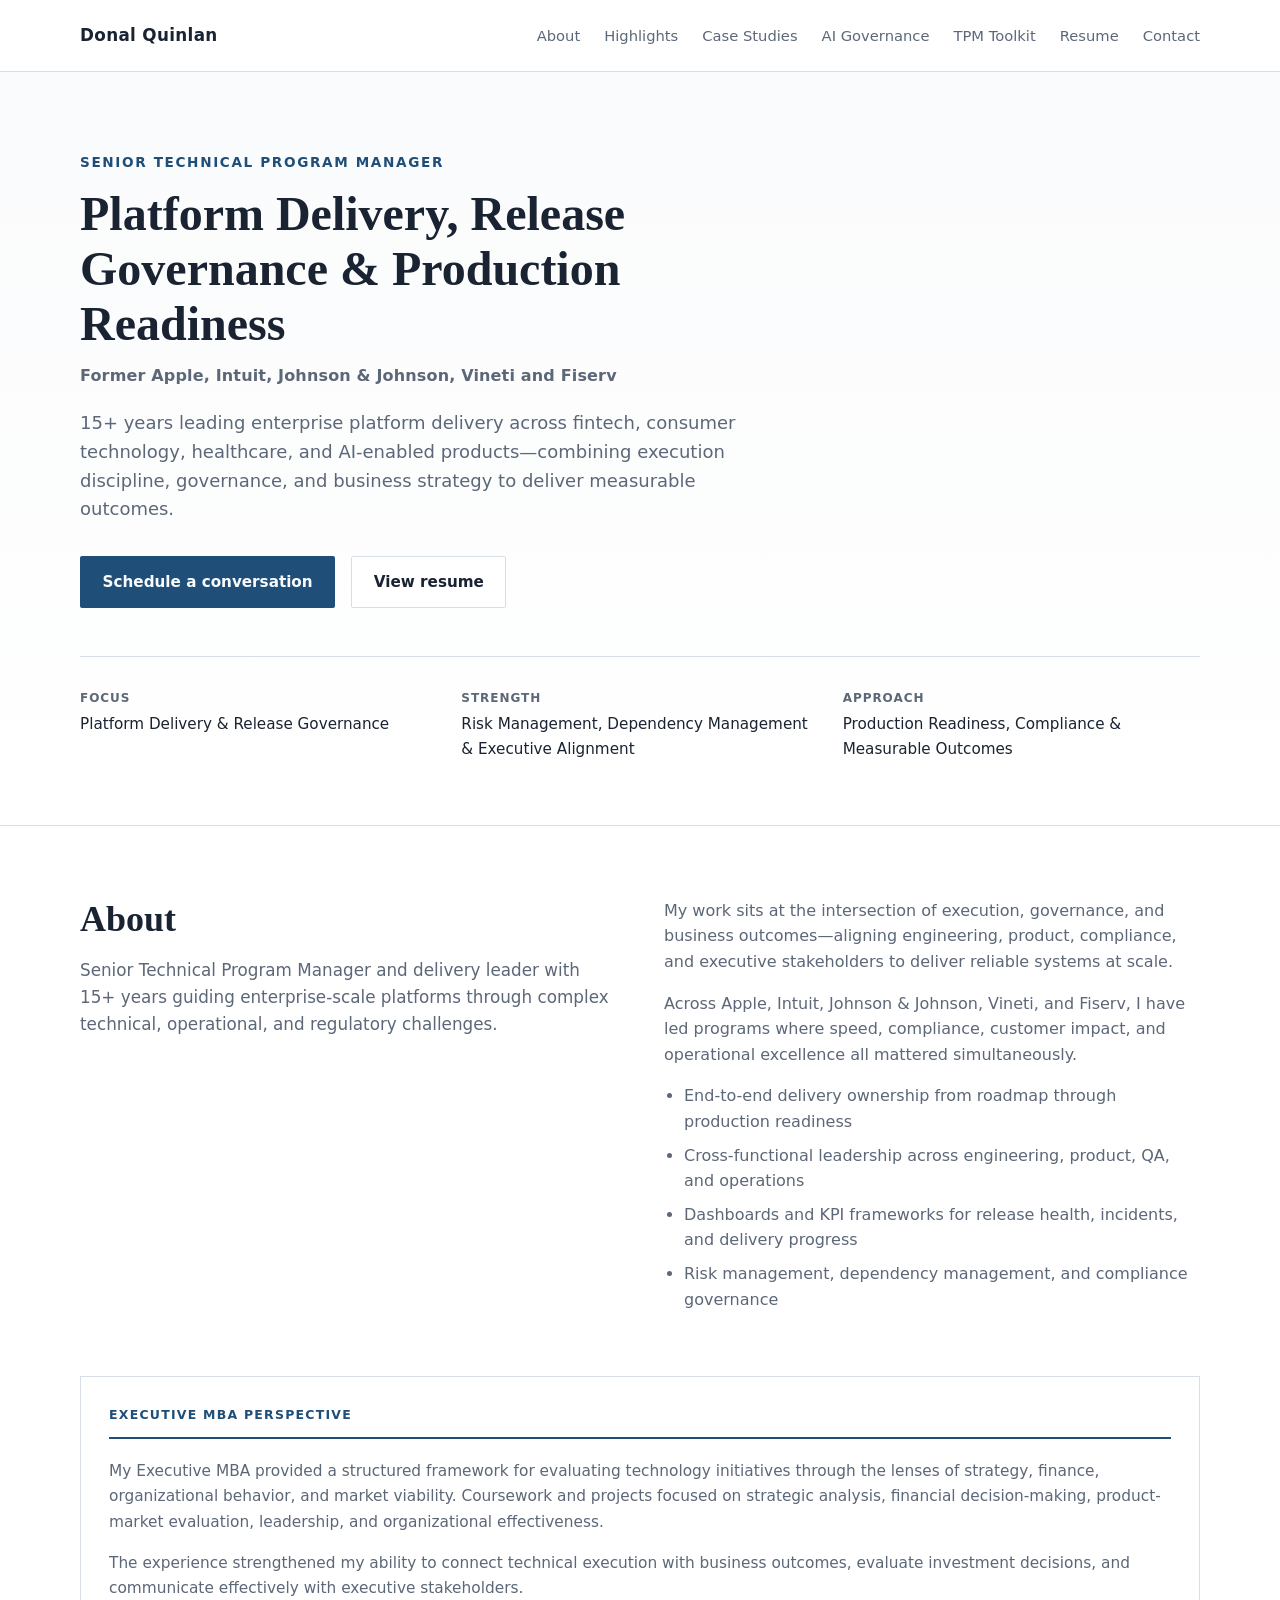
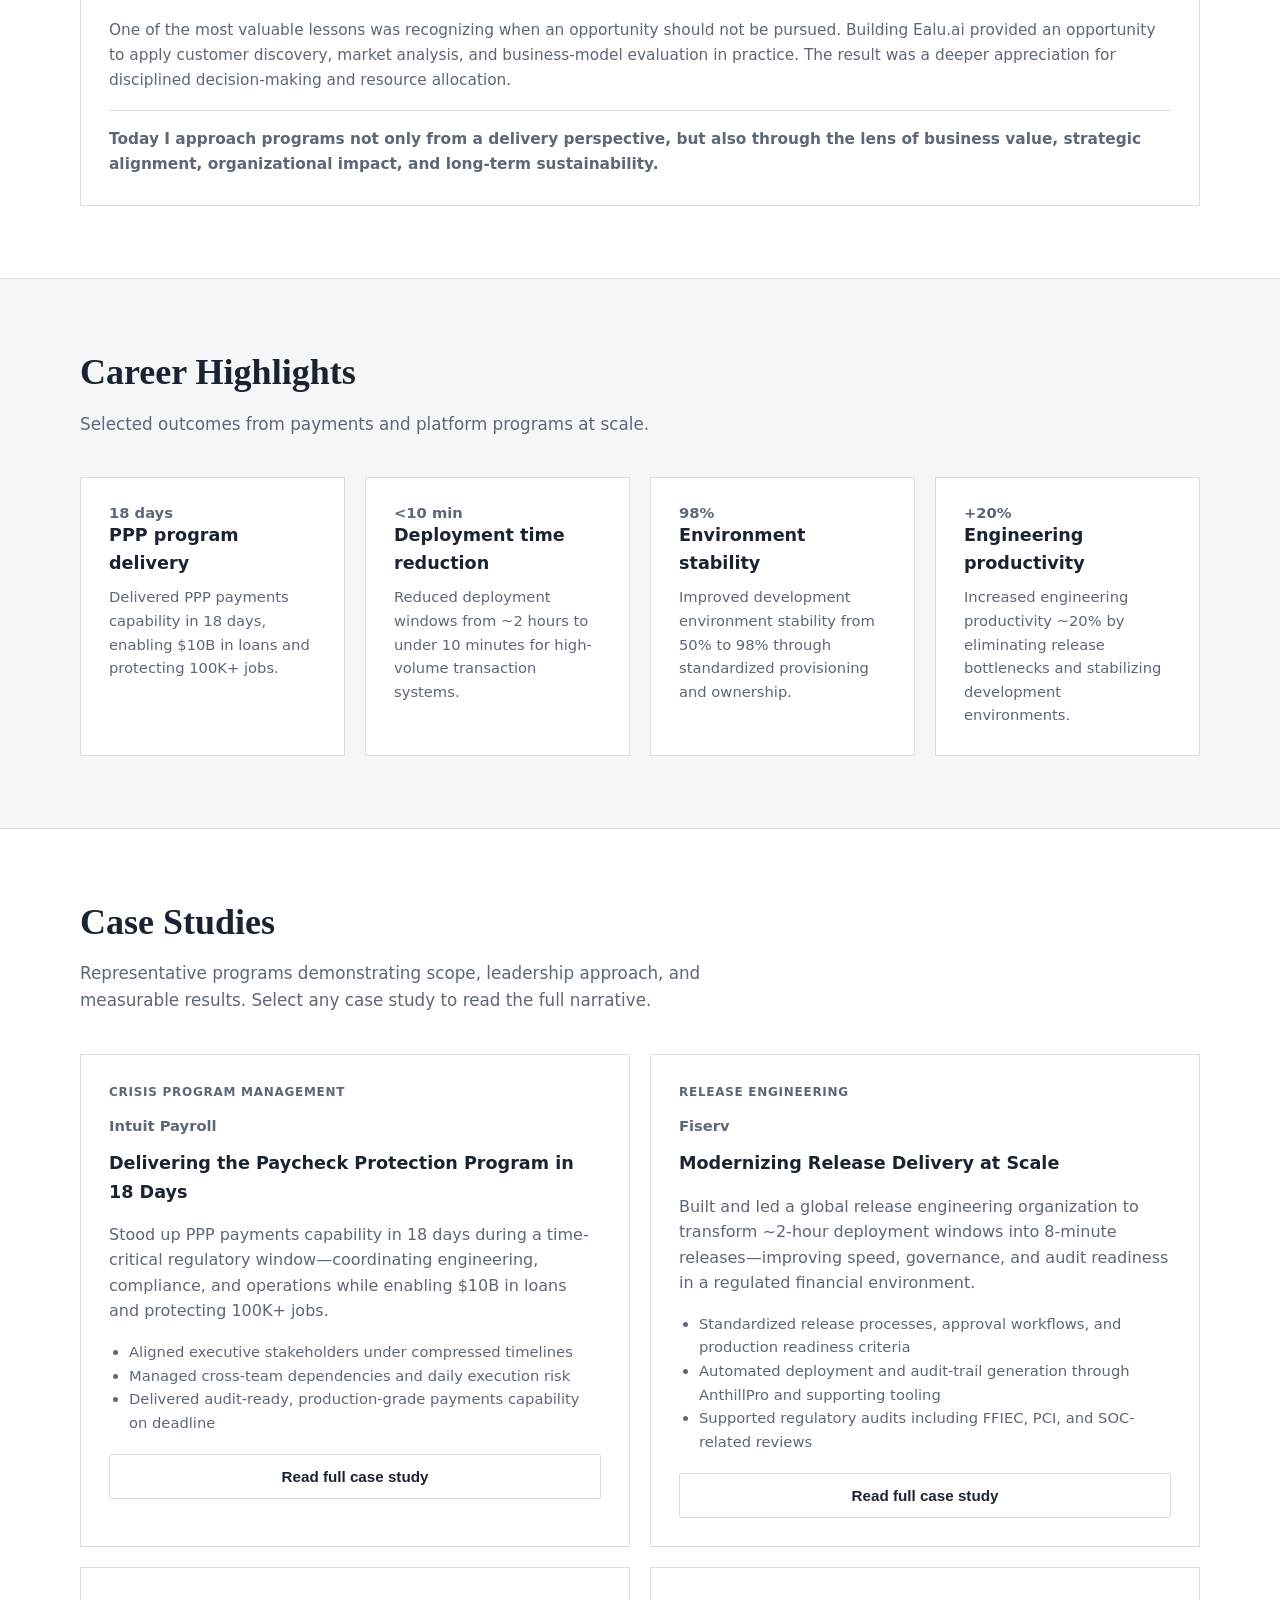
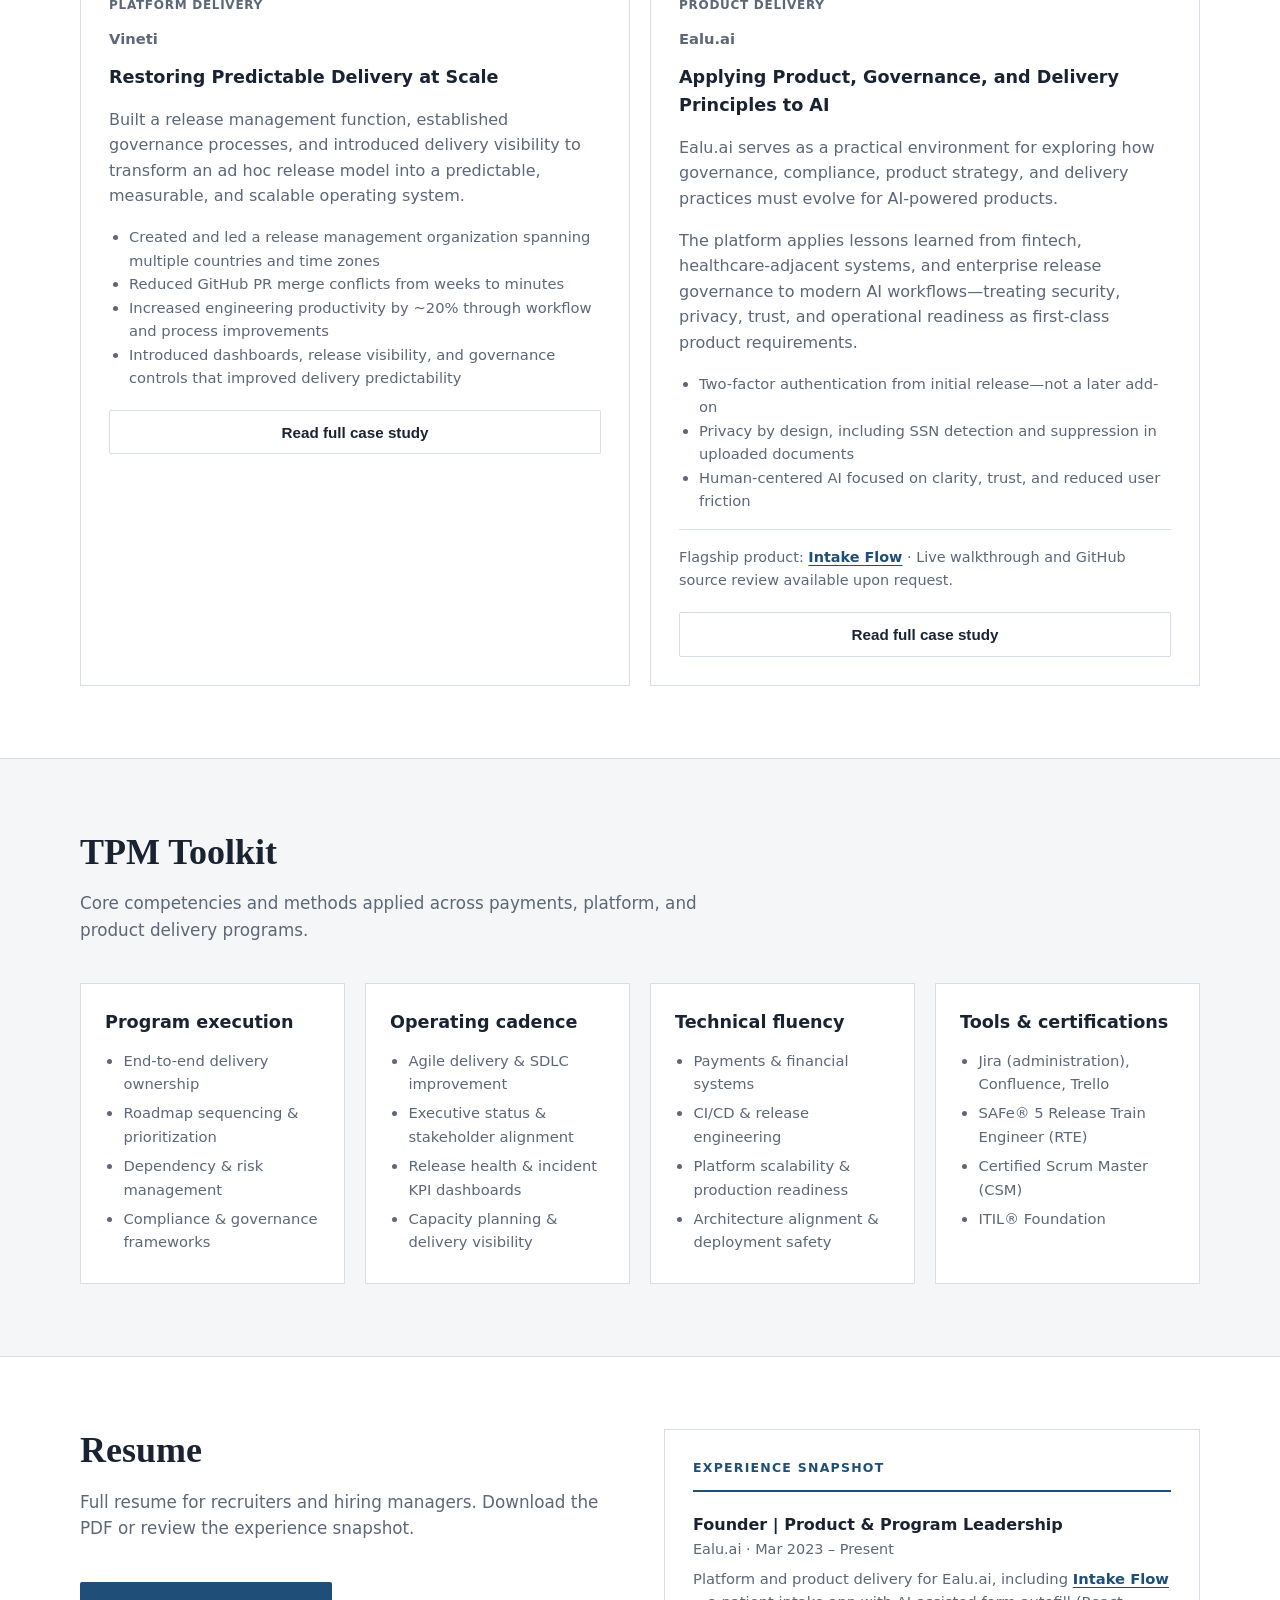
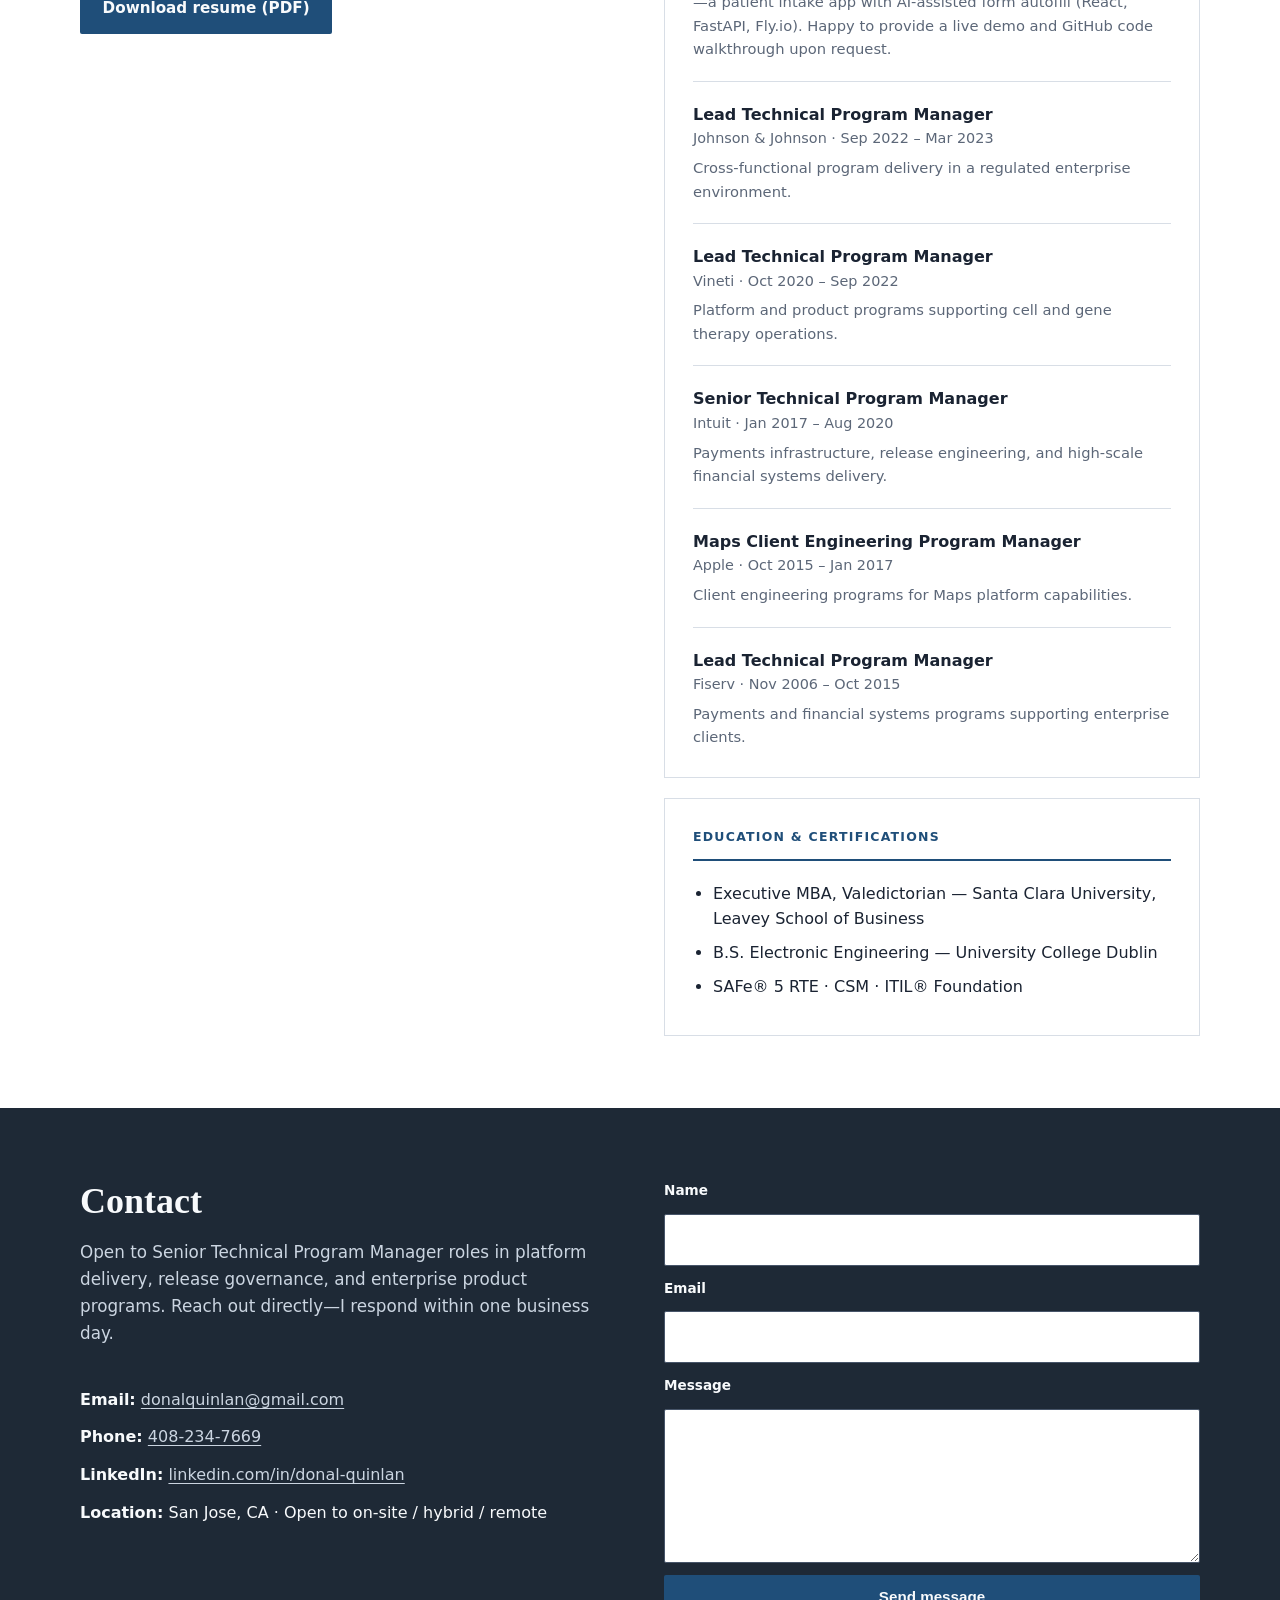
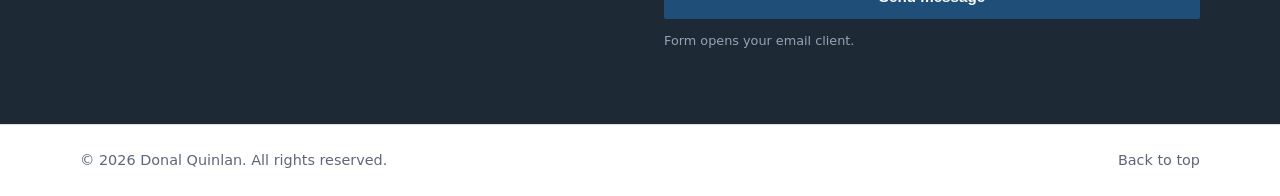
==== index.html @ fbe05349 "Refine portfolio copy for About, hero, and case studies. Update hero and About messaging, Ealu.ai an" ====
<!DOCTYPE html>
<html lang="en">
<head>
  <meta charset="UTF-8">
  <meta name="viewport" content="width=device-width, initial-scale=1.0">
  <meta name="description" content="Donal Quinlan — Senior Technical Program Manager specializing in platform delivery, release governance, production readiness, and enterprise-scale execution.">
  <title>Donal Quinlan | Senior Technical Program Manager</title>
  <link rel="stylesheet" href="styles.css">
</head>
<body>
  <a class="skip-link" href="#main">Skip to content</a>

  <header class="site-header">
    <div class="container header-inner">
      <a class="logo" href="#hero">Donal Quinlan</a>
      <button class="nav-toggle" type="button" aria-expanded="false" aria-controls="site-nav" aria-label="Open menu">
        <span></span>
        <span></span>
        <span></span>
      </button>
      <nav id="site-nav" class="site-nav" aria-label="Primary">
        <ul>
          <li><a href="#about">About</a></li>
          <li><a href="#highlights">Highlights</a></li>
          <li><a href="#case-studies">Case Studies</a></li>
          <li><a href="ai-governance.html">AI Governance</a></li>
          <li><a href="#toolkit">TPM Toolkit</a></li>
          <li><a href="#resume">Resume</a></li>
          <li><a href="#contact">Contact</a></li>
        </ul>
      </nav>
    </div>
  </header>

  <main id="main">
    <section id="hero" class="hero">
      <div class="container hero-inner">
        <p class="eyebrow">Senior Technical Program Manager</p>
        <h1>Platform Delivery, Release Governance &amp; Production Readiness</h1>
        <p class="hero-credentials">Former Apple, Intuit, Johnson &amp; Johnson, Vineti and Fiserv</p>
        <p class="lead">
          15+ years leading enterprise platform delivery across fintech, consumer technology, healthcare, and
          AI-enabled products—combining execution discipline, governance, and business strategy to deliver measurable
          outcomes.
        </p>
        <div class="hero-actions">
          <a class="btn btn-primary" href="#contact">Schedule a conversation</a>
          <a class="btn btn-secondary" href="#resume">View resume</a>
        </div>
        <dl class="hero-stats">
          <div>
            <dt>Focus</dt>
            <dd>Platform Delivery &amp; Release Governance</dd>
          </div>
          <div>
            <dt>Strength</dt>
            <dd>Risk Management, Dependency Management &amp; Executive Alignment</dd>
          </div>
          <div>
            <dt>Approach</dt>
            <dd>Production Readiness, Compliance &amp; Measurable Outcomes</dd>
          </div>
        </dl>
      </div>
    </section>

    <section id="about" class="section">
      <div class="container two-col">
        <div>
          <h2>About</h2>
          <p class="section-intro">
            Senior Technical Program Manager and delivery leader with 15+ years guiding enterprise-scale platforms
            through complex technical, operational, and regulatory challenges.
          </p>
        </div>
        <div class="about-details">
          <p>
            My work sits at the intersection of execution, governance, and business outcomes—aligning engineering,
            product, compliance, and executive stakeholders to deliver reliable systems at scale.
          </p>
          <p>
            Across Apple, Intuit, Johnson &amp; Johnson, Vineti, and Fiserv, I have led programs where speed,
            compliance, customer impact, and operational excellence all mattered simultaneously.
          </p>
          <ul class="check-list">
            <li>End-to-end delivery ownership from roadmap through production readiness</li>
            <li>Cross-functional leadership across engineering, product, QA, and operations</li>
            <li>Dashboards and KPI frameworks for release health, incidents, and delivery progress</li>
            <li>Risk management, dependency management, and compliance governance</li>
          </ul>
        </div>
        <aside class="mba-perspective">
          <h3 class="resume-section-title">Executive MBA Perspective</h3>
          <p>
            My Executive MBA provided a structured framework for evaluating technology initiatives through the lenses
            of strategy, finance, organizational behavior, and market viability. Coursework and projects focused on
            strategic analysis, financial decision-making, product-market evaluation, leadership, and organizational
            effectiveness.
          </p>
          <p>
            The experience strengthened my ability to connect technical execution with business outcomes, evaluate
            investment decisions, and communicate effectively with executive stakeholders.
          </p>
          <p>
            One of the most valuable lessons was recognizing when an opportunity should not be pursued. Building
            Ealu.ai provided an opportunity to apply customer discovery, market analysis, and business-model
            evaluation in practice. The result was a deeper appreciation for disciplined decision-making and resource
            allocation.
          </p>
          <p class="mba-perspective-closing">
            Today I approach programs not only from a delivery perspective, but also through the lens of business
            value, strategic alignment, organizational impact, and long-term sustainability.
          </p>
        </aside>
      </div>
    </section>

    <section id="highlights" class="section section-muted">
      <div class="container">
        <h2>Career Highlights</h2>
        <p class="section-intro">
          Selected outcomes from payments and platform programs at scale.
        </p>
        <div class="metrics-grid">
          <article class="metric-card">
            <p class="metric-value">18 days</p>
            <h3>PPP program delivery</h3>
            <p>Delivered PPP payments capability in 18 days, enabling $10B in loans and protecting 100K+ jobs.</p>
          </article>
          <article class="metric-card">
            <p class="metric-value">&lt;10 min</p>
            <h3>Deployment time reduction</h3>
            <p>Reduced deployment windows from ~2 hours to under 10 minutes for high-volume transaction systems.</p>
          </article>
          <article class="metric-card">
            <p class="metric-value">98%</p>
            <h3>Environment stability</h3>
            <p>Improved development environment stability from 50% to 98% through standardized provisioning and ownership.</p>
          </article>
          <article class="metric-card">
            <p class="metric-value">+20%</p>
            <h3>Engineering productivity</h3>
            <p>Increased engineering productivity ~20% by eliminating release bottlenecks and stabilizing development environments.</p>
          </article>
        </div>
      </div>
    </section>

    <section id="case-studies" class="section">
      <div class="container">
        <h2>Case Studies</h2>
        <p class="section-intro">
          Representative programs demonstrating scope, leadership approach, and measurable results.
          Select any case study to read the full narrative.
        </p>
        <div class="case-grid">
          <article class="case-card">
            <p class="case-tag">Crisis program management</p>
            <p class="case-company">Intuit Payroll</p>
            <h3>Delivering the Paycheck Protection Program in 18 Days</h3>
            <p>
              Stood up PPP payments capability in 18 days during a time-critical regulatory window—coordinating
              engineering, compliance, and operations while enabling $10B in loans and protecting 100K+ jobs.
            </p>
            <ul>
              <li>Aligned executive stakeholders under compressed timelines</li>
              <li>Managed cross-team dependencies and daily execution risk</li>
              <li>Delivered audit-ready, production-grade payments capability on deadline</li>
            </ul>
            <button type="button" class="btn btn-secondary case-read-more" data-case-open="ppp" aria-haspopup="dialog">
              Read full case study
            </button>
          </article>
          <article class="case-card">
            <p class="case-tag">Release engineering</p>
            <p class="case-company">Fiserv</p>
            <h3>Modernizing Release Delivery at Scale</h3>
            <p>
              Built and led a global release engineering organization to transform ~2-hour deployment windows into
              8-minute releases—improving speed, governance, and audit readiness in a regulated financial environment.
            </p>
            <ul>
              <li>Standardized release processes, approval workflows, and production readiness criteria</li>
              <li>Automated deployment and audit-trail generation through AnthillPro and supporting tooling</li>
              <li>Supported regulatory audits including FFIEC, PCI, and SOC-related reviews</li>
            </ul>
            <button type="button" class="btn btn-secondary case-read-more" data-case-open="deploy" aria-haspopup="dialog">
              Read full case study
            </button>
          </article>
          <article class="case-card">
            <p class="case-tag">Platform delivery</p>
            <p class="case-company">Vineti</p>
            <h3>Restoring Predictable Delivery at Scale</h3>
            <p>
              Built a release management function, established governance processes, and introduced delivery visibility
              to transform an ad hoc release model into a predictable, measurable, and scalable operating system.
            </p>
            <ul>
              <li>Created and led a release management organization spanning multiple countries and time zones</li>
              <li>Reduced GitHub PR merge conflicts from weeks to minutes</li>
              <li>Increased engineering productivity by ~20% through workflow and process improvements</li>
              <li>Introduced dashboards, release visibility, and governance controls that improved delivery predictability</li>
            </ul>
            <button type="button" class="btn btn-secondary case-read-more" data-case-open="stability" aria-haspopup="dialog">
              Read full case study
            </button>
          </article>
          <article class="case-card">
            <p class="case-tag">Product delivery</p>
            <p class="case-company">Ealu.ai</p>
            <h3>Applying Product, Governance, and Delivery Principles to AI</h3>
            <p>
              Ealu.ai serves as a practical environment for exploring how governance, compliance, product strategy,
              and delivery practices must evolve for AI-powered products.
            </p>
            <p>
              The platform applies lessons learned from fintech, healthcare-adjacent systems, and enterprise release
              governance to modern AI workflows—treating security, privacy, trust, and operational readiness as
              first-class product requirements.
            </p>
            <ul>
              <li>Two-factor authentication from initial release—not a later add-on</li>
              <li>Privacy by design, including SSN detection and suppression in uploaded documents</li>
              <li>Human-centered AI focused on clarity, trust, and reduced user friction</li>
            </ul>
            <p class="case-note">
              Flagship product: <a href="https://intake-flow-demo.fly.dev" target="_blank" rel="noopener noreferrer">Intake Flow</a>
              · Live walkthrough and GitHub source review available upon request.
            </p>
            <button type="button" class="btn btn-secondary case-read-more" data-case-open="intake" aria-haspopup="dialog">
              Read full case study
            </button>
          </article>
        </div>

        <div id="case-modal-ppp" class="case-modal" role="dialog" aria-modal="true" aria-labelledby="case-modal-ppp-title" hidden>
          <div class="case-modal-overlay" data-case-close tabindex="-1"></div>
          <div class="case-modal-panel">
            <div class="case-modal-header">
              <p class="case-tag">Crisis program management</p>
              <p class="case-company">Intuit Payroll</p>
              <h3 id="case-modal-ppp-title">Delivering the Paycheck Protection Program in 18 Days</h3>
              <button type="button" class="case-modal-close" data-case-close aria-label="Close case study">&times;</button>
            </div>
            <div class="case-modal-body">
              <section class="case-detail">
                <h4>Context</h4>
                <p>In 2020, the CARES Act created the Paycheck Protection Program (PPP) to provide emergency funding for small businesses during the COVID-19 pandemic.</p>
                <p>For Intuit's payroll customers, speed was critical. Businesses needed immediate access to PPP-related capabilities while regulatory guidance continued to evolve.</p>
              </section>
              <section class="case-detail">
                <h4>Challenge</h4>
                <p>The team had approximately 18 days from legislation to delivery.</p>
                <p>Requirements were changing rapidly, multiple stakeholders were involved, and the solution needed to support compliance across federal, state, and local jurisdictions.</p>
              </section>
              <section class="case-detail">
                <h4>My Role</h4>
                <p>As Senior Technical Program Manager for Intuit Payroll, I coordinated delivery efforts across engineering, product, operations, and tax teams.</p>
                <p>I managed dependencies, tracked delivery risks, coordinated stakeholder communication, and helped drive execution under an extremely compressed timeline.</p>
              </section>
              <section class="case-detail">
                <h4>Execution</h4>
                <ul>
                  <li>Coordinated cross-functional teams to align on scope and delivery priorities.</li>
                  <li>Worked with Tax Operations teams to understand jurisdiction-specific requirements.</li>
                  <li>Managed delivery risks and dependencies throughout implementation.</li>
                  <li>Supported rapid post-launch response, including six hotfix releases over a two-week period.</li>
                </ul>
              </section>
              <section class="case-detail">
                <h4>Outcome</h4>
                <ul>
                  <li>Delivered PPP capabilities within 18 days of the legislation becoming law.</li>
                  <li>Helped enable more than $10B in loans.</li>
                  <li>Supported more than 100,000 small-business jobs during a period of significant economic uncertainty.</li>
                </ul>
              </section>
              <section class="case-detail">
                <h4>Lessons Learned</h4>
                <p>High-velocity programs succeed when communication, risk management, and decision-making mechanisms are established before they are needed. Under extreme time pressure, execution discipline becomes even more important than process.</p>
              </section>
            </div>
          </div>
        </div>

        <div id="case-modal-deploy" class="case-modal" role="dialog" aria-modal="true" aria-labelledby="case-modal-deploy-title" hidden>
          <div class="case-modal-overlay" data-case-close tabindex="-1"></div>
          <div class="case-modal-panel">
            <div class="case-modal-header">
              <p class="case-tag">Release engineering</p>
              <p class="case-company">Fiserv</p>
              <h3 id="case-modal-deploy-title">Modernizing Release Delivery at Scale</h3>
              <button type="button" class="case-modal-close" data-case-close aria-label="Close case study">&times;</button>
            </div>
            <div class="case-modal-body">
              <section class="case-detail">
                <h4>Context</h4>
                <p>As online banking and payments platforms grew in scale and complexity, release processes became increasingly difficult to manage. Deployment windows required approximately two hours, release activities were heavily manual, and audit requirements continued to increase.</p>
              </section>
              <section class="case-detail">
                <h4>Challenge</h4>
                <p>The organization needed to improve deployment speed while maintaining the controls, auditability, and operational discipline required in a regulated financial environment.</p>
                <p>Reducing release duration alone was not enough. The solution needed to improve predictability, strengthen governance, and reduce operational risk across multiple teams and products.</p>
              </section>
              <section class="case-detail">
                <h4>My Role</h4>
                <p>As Director of Release Engineering, I built and led a globally distributed release engineering organization responsible for deployment automation, release governance, audit readiness, and production release execution.</p>
              </section>
              <section class="case-detail">
                <h4>Execution</h4>
                <ul>
                  <li>Built and scaled a release engineering organization spanning multiple countries and time zones.</li>
                  <li>Standardized release processes, approval workflows, and production readiness criteria.</li>
                  <li>Automated deployment and audit-trail generation through AnthillPro and supporting tooling.</li>
                  <li>Defined release sign-off criteria and chaired go/no-go decision meetings.</li>
                  <li>Supported regulatory audits including FFIEC, PCI, and SOC-related reviews.</li>
                </ul>
              </section>
              <section class="case-detail">
                <h4>Outcome</h4>
                <ul>
                  <li>Reduced deployment duration from approximately two hours to eight minutes.</li>
                  <li>Improved release predictability and operational consistency across multiple products.</li>
                  <li>Reduced manual effort while strengthening auditability and governance.</li>
                  <li>Enabled engineering teams to deliver more frequently with lower operational risk.</li>
                </ul>
              </section>
              <section class="case-detail">
                <h4>Lessons Learned</h4>
                <p>Sustainable delivery improvements come from combining automation, governance, and accountability. Faster releases only create value when teams can trust the process behind them.</p>
              </section>
            </div>
          </div>
        </div>

        <div id="case-modal-stability" class="case-modal" role="dialog" aria-modal="true" aria-labelledby="case-modal-stability-title" hidden>
          <div class="case-modal-overlay" data-case-close tabindex="-1"></div>
          <div class="case-modal-panel">
            <div class="case-modal-header">
              <p class="case-tag">Platform delivery</p>
              <p class="case-company">Vineti</p>
              <h3 id="case-modal-stability-title">Restoring Predictable Delivery at Scale</h3>
              <button type="button" class="case-modal-close" data-case-close aria-label="Close case study">&times;</button>
            </div>
            <div class="case-modal-body">
              <section class="case-detail">
                <h4>Context</h4>
                <p>When I joined Vineti, release delivery was struggling under the weight of rapid growth, increasing platform complexity, and a lack of standardized release governance.</p>
                <p>Engineering teams were spending significant time resolving GitHub pull request conflicts, release coordination was largely manual, and delivery predictability suffered as a result. Releases frequently slipped, communication was fragmented, and stakeholders lacked a clear view of release health and readiness.</p>
                <p>The challenge was not simply to move releases faster. The organization needed a repeatable operating model that balanced speed, visibility, accountability, and reliability.</p>
              </section>
              <section class="case-detail">
                <h4>Why This Mattered</h4>
                <p>Vineti's platform supported cell and gene therapy operations, making release quality and operational discipline particularly important.</p>
                <p>Missed milestones, release confusion, and delivery bottlenecks affected engineering productivity and increased organizational risk. As the company scaled, the existing delivery model would not support future growth.</p>
                <p>The goal was to transform release management from a reactive coordination function into a strategic capability that improved delivery performance across the organization.</p>
              </section>
              <section class="case-detail">
                <h4>My Role</h4>
                <p>As Director of Release Management, I was responsible for building release management as a formal organizational capability.</p>
                <p>This included defining governance processes, creating delivery visibility, establishing release standards, improving engineering workflows, and building a team capable of supporting both day-to-day execution and long-term operational maturity.</p>
              </section>
              <section class="case-detail">
                <h4>Organizational Decisions</h4>
                <h5>Building the Function</h5>
                <p>Rather than treating release management as an individual contributor responsibility distributed across teams, I advocated for creating a dedicated release management organization.</p>
                <p>I hired and led a distributed team operating across multiple countries and time zones, enabling consistent support and ownership throughout the delivery lifecycle.</p>
                <h5>Governance Before Automation</h5>
                <p>Many organizations attempt to solve delivery problems solely through tooling. I focused first on establishing ownership, decision-making frameworks, release readiness expectations, and communication standards before introducing additional automation.</p>
                <p>This ensured that automation reinforced good operational practices rather than accelerating existing problems.</p>
                <h5>Visibility as a Product</h5>
                <p>A recurring theme was that stakeholders lacked a shared understanding of release status. To address this, I treated delivery visibility as a product in its own right.</p>
                <p>Dashboards, release calendars, executive reporting, end-of-day communications, and standardized status indicators provided teams with a common operating picture and reduced uncertainty across the organization.</p>
              </section>
              <section class="case-detail">
                <h4>Execution</h4>
                <h5>Resolving Delivery Bottlenecks</h5>
                <p>GitHub pull request conflicts had become a significant source of delivery friction. By analyzing workflow patterns, introducing process improvements, and improving release coordination, the organization reduced pull request merge delays from weeks to minutes.</p>
                <p>This eliminated a major source of developer frustration and allowed engineering teams to focus on feature delivery rather than conflict resolution.</p>
                <h5>Establishing Predictable Releases</h5>
                <p>I introduced release governance processes designed to improve consistency and predictability. These included:</p>
                <ul>
                  <li>Standardized release planning and coordination</li>
                  <li>Release readiness reviews</li>
                  <li>Defined ownership and accountability</li>
                  <li>Cross-functional communication frameworks</li>
                  <li>Centralized visibility into release activities</li>
                </ul>
                <p>The result was a significantly more predictable release cadence and improved stakeholder confidence in delivery commitments.</p>
                <h5>Improving Operational Awareness</h5>
                <p>The introduction of dashboards and automated reporting enabled teams and leaders to quickly understand release health, risks, dependencies, and progress.</p>
                <p>Instead of relying on manual status gathering, stakeholders could access real-time information and make decisions based on shared data.</p>
              </section>
              <section class="case-detail">
                <h4>Outcomes</h4>
                <p>The transformation produced measurable improvements across delivery operations:</p>
                <ul>
                  <li>Reduced GitHub pull request merge delays from weeks to minutes</li>
                  <li>Increased engineering productivity by approximately 20%</li>
                  <li>Created and scaled a release management organization operating across multiple countries and time zones</li>
                  <li>Improved release predictability through governance, visibility, and standardized operating practices</li>
                  <li>Reduced delivery friction and stakeholder uncertainty through dashboards, communications, and operational transparency</li>
                </ul>
                <p>More importantly, release management evolved from a reactive coordination activity into a strategic organizational capability.</p>
              </section>
              <section class="case-detail">
                <h4>What I Learned</h4>
                <p>Organizations rarely suffer from a lack of effort. More often, they suffer from a lack of visibility, ownership, and operational consistency.</p>
                <p>Predictable delivery emerges when governance, communication, tooling, and accountability work together as a system.</p>
                <p>The most effective delivery transformations are not technology projects. They are organizational change initiatives that align people, processes, and tools around a shared definition of success.</p>
                <p>My experience at Vineti reinforced a lesson that has shaped every program since: teams move faster when uncertainty is reduced, expectations are clear, and delivery health is visible to everyone involved.</p>
              </section>
            </div>
          </div>
        </div>

        <div id="case-modal-intake" class="case-modal" role="dialog" aria-modal="true" aria-labelledby="case-modal-intake-title" hidden>
          <div class="case-modal-overlay" data-case-close tabindex="-1"></div>
          <div class="case-modal-panel">
            <div class="case-modal-header">
              <p class="case-tag">Product delivery</p>
              <p class="case-company">Ealu.ai</p>
              <h3 id="case-modal-intake-title">Ealu.ai: Applying Product, Governance, and Delivery Principles to AI</h3>
              <button type="button" class="case-modal-close" data-case-close aria-label="Close case study">&times;</button>
            </div>
            <div class="case-modal-body">
              <section class="case-detail">
                <h4>Why I Built It</h4>
                <p>While completing my Executive MBA, I created Ealu.ai to explore the practical challenges of building AI-powered products.</p>
                <p>The goal was not simply to experiment with large language models. I wanted to understand how product strategy, governance, compliance, usability, and delivery practices needed to evolve in an AI-driven environment.</p>
              </section>
              <section class="case-detail">
                <h4>Product Decisions</h4>
                <p>Many of the decisions made during development were informed by lessons learned across fintech, healthtech, and regulated technology organizations.</p>
                <h5>Security and Identity</h5>
                <p>Rather than treating security as a future enhancement, I required two-factor authentication from the initial release. In regulated environments, identity assurance is a product requirement rather than a technical afterthought.</p>
                <h5>Privacy by Design</h5>
                <p>The platform was designed to identify and suppress Social Security numbers contained within uploaded documents. This approach reflects the privacy-first mindset required when handling sensitive information and demonstrates how governance requirements can be incorporated into product design from day one.</p>
                <h5>Human-Centered AI</h5>
                <p>A core objective was improving usability rather than maximizing technical complexity. Product decisions focused on reducing friction, improving clarity, and helping users understand what the system was doing and why.</p>
              </section>
              <section class="case-detail">
                <h4>Delivery and Operations</h4>
                <p>The project provided an opportunity to apply release management, risk management, production readiness, and operational excellence practices within a modern AI application stack.</p>
              </section>
              <section class="case-detail">
                <h4>What I Learned</h4>
                <p>Building Ealu.ai reinforced a lesson that applies across both traditional software and AI systems: successful products require more than technology. Security, privacy, governance, usability, trust, and operational discipline must be designed into the product from the beginning.</p>
              </section>
              <section class="case-detail">
                <h4>Flagship product</h4>
                <p>
                  <a href="https://intake-flow-demo.fly.dev" target="_blank" rel="noopener noreferrer">Intake Flow</a>
                  — patient intake with AI-assisted autofill.
                  <a href="https://intake-flow-demo.fly.dev" target="_blank" rel="noopener noreferrer">Try the live demo</a>
                  · Live walkthrough and GitHub source review available upon request.
                </p>
              </section>
            </div>
          </div>
        </div>
      </div>
    </section>

    <section id="toolkit" class="section section-muted">
      <div class="container">
        <h2>TPM Toolkit</h2>
        <p class="section-intro">
          Core competencies and methods applied across payments, platform, and product delivery programs.
        </p>
        <div class="toolkit-grid">
          <div class="toolkit-group">
            <h3>Program execution</h3>
            <ul>
              <li>End-to-end delivery ownership</li>
              <li>Roadmap sequencing &amp; prioritization</li>
              <li>Dependency &amp; risk management</li>
              <li>Compliance &amp; governance frameworks</li>
            </ul>
          </div>
          <div class="toolkit-group">
            <h3>Operating cadence</h3>
            <ul>
              <li>Agile delivery &amp; SDLC improvement</li>
              <li>Executive status &amp; stakeholder alignment</li>
              <li>Release health &amp; incident KPI dashboards</li>
              <li>Capacity planning &amp; delivery visibility</li>
            </ul>
          </div>
          <div class="toolkit-group">
            <h3>Technical fluency</h3>
            <ul>
              <li>Payments &amp; financial systems</li>
              <li>CI/CD &amp; release engineering</li>
              <li>Platform scalability &amp; production readiness</li>
              <li>Architecture alignment &amp; deployment safety</li>
            </ul>
          </div>
          <div class="toolkit-group">
            <h3>Tools &amp; certifications</h3>
            <ul>
              <li>Jira (administration), Confluence, Trello</li>
              <li>SAFe® 5 Release Train Engineer (RTE)</li>
              <li>Certified Scrum Master (CSM)</li>
              <li>ITIL® Foundation</li>
            </ul>
          </div>
        </div>
      </div>
    </section>

    <section id="resume" class="section">
      <div class="container two-col">
        <div>
          <h2>Resume</h2>
          <p class="section-intro">
            Full resume for recruiters and hiring managers. Download the PDF or review the experience snapshot.
          </p>
          <a class="btn btn-primary" href="resume.pdf" download="Donal_Quinlan_TPM.pdf">Download resume (PDF)</a>
        </div>
        <div class="resume-summary">
          <div class="resume-block">
            <h3 class="resume-section-title">Experience snapshot</h3>
            <ul class="timeline">
              <li>
                <span class="timeline-role">Founder | Product &amp; Program Leadership</span>
                <span class="timeline-meta">Ealu.ai · Mar 2023 – Present</span>
                <p>
                  Platform and product delivery for Ealu.ai, including
                  <a href="https://intake-flow-demo.fly.dev" target="_blank" rel="noopener noreferrer">Intake Flow</a>—a
                  patient intake app with AI-assisted form autofill (React, FastAPI, Fly.io). Happy to provide a live
                  demo and GitHub code walkthrough upon request.
                </p>
              </li>
              <li>
                <span class="timeline-role">Lead Technical Program Manager</span>
                <span class="timeline-meta">Johnson &amp; Johnson · Sep 2022 – Mar 2023</span>
                <p>Cross-functional program delivery in a regulated enterprise environment.</p>
              </li>
              <li>
                <span class="timeline-role">Lead Technical Program Manager</span>
                <span class="timeline-meta">Vineti · Oct 2020 – Sep 2022</span>
                <p>Platform and product programs supporting cell and gene therapy operations.</p>
              </li>
              <li>
                <span class="timeline-role">Senior Technical Program Manager</span>
                <span class="timeline-meta">Intuit · Jan 2017 – Aug 2020</span>
                <p>Payments infrastructure, release engineering, and high-scale financial systems delivery.</p>
              </li>
              <li>
                <span class="timeline-role">Maps Client Engineering Program Manager</span>
                <span class="timeline-meta">Apple · Oct 2015 – Jan 2017</span>
                <p>Client engineering programs for Maps platform capabilities.</p>
              </li>
              <li>
                <span class="timeline-role">Lead Technical Program Manager</span>
                <span class="timeline-meta">Fiserv · Nov 2006 – Oct 2015</span>
                <p>Payments and financial systems programs supporting enterprise clients.</p>
              </li>
            </ul>
          </div>
          <div class="resume-block">
            <h3 class="resume-section-title">Education &amp; certifications</h3>
            <ul class="plain-list">
              <li>Executive MBA, Valedictorian — Santa Clara University, Leavey School of Business</li>
              <li>B.S. Electronic Engineering — University College Dublin</li>
              <li>SAFe® 5 RTE · CSM · ITIL® Foundation</li>
            </ul>
          </div>
        </div>
      </div>
    </section>

    <section id="contact" class="section section-contact">
      <div class="container two-col">
        <div>
          <h2>Contact</h2>
          <p class="section-intro">
            Open to Senior Technical Program Manager roles in platform delivery, release governance, and enterprise product programs.
            Reach out directly—I respond within one business day.
          </p>
          <address class="contact-block">
            <p><strong>Email:</strong> <a href="mailto:donalquinlan@gmail.com">donalquinlan@gmail.com</a></p>
            <p><strong>Phone:</strong> <a href="tel:+14082347669">408-234-7669</a></p>
            <p><strong>LinkedIn:</strong> <a href="https://www.linkedin.com/in/donal-quinlan" target="_blank" rel="noopener noreferrer">linkedin.com/in/donal-quinlan</a></p>
            <p><strong>Location:</strong> San Jose, CA · Open to on-site / hybrid / remote</p>
          </address>
        </div>
        <form class="contact-form" action="mailto:donalquinlan@gmail.com" method="post" enctype="text/plain">
          <label for="name">Name</label>
          <input id="name" name="name" type="text" autocomplete="name" required>

          <label for="email">Email</label>
          <input id="email" name="email" type="email" autocomplete="email" required>

          <label for="message">Message</label>
          <textarea id="message" name="message" rows="5" required></textarea>

          <button class="btn btn-primary" type="submit">Send message</button>
          <p class="form-note">Form opens your email client.</p>
        </form>
      </div>
    </section>
  </main>

  <footer class="site-footer">
    <div class="container footer-inner">
      <p>&copy; <span id="year"></span> Donal Quinlan. All rights reserved.</p>
      <p><a href="#hero">Back to top</a></p>
    </div>
  </footer>

  <script src="script.js"></script>
</body>
</html>
---- styles.css ----
/* Consulting-style executive portfolio — light theme, no animations */

:root {
  --color-bg: #ffffff;
  --color-bg-muted: #f4f6f8;
  --color-bg-contact: #1e2936;
  --color-text: #1a2332;
  --color-text-muted: #5c6778;
  --color-text-inverse: #f8fafc;
  --color-border: #d8dee6;
  --color-accent: #1f4e79;
  --color-accent-hover: #163a5c;
  --font-sans: "Segoe UI", system-ui, -apple-system, BlinkMacSystemFont, "Helvetica Neue", Arial, sans-serif;
  --font-serif: Georgia, "Times New Roman", Times, serif;
  --max-width: 1120px;
  --header-height: 72px;
}

*,
*::before,
*::after {
  box-sizing: border-box;
}

html {
  scroll-behavior: auto;
  scroll-padding-top: calc(var(--header-height) + 1rem);
}

body {
  margin: 0;
  font-family: var(--font-sans);
  font-size: 1rem;
  line-height: 1.6;
  color: var(--color-text);
  background: var(--color-bg);
}

img {
  max-width: 100%;
  height: auto;
}

a {
  color: var(--color-accent);
  text-decoration-thickness: 1px;
  text-underline-offset: 3px;
}

a:hover {
  color: var(--color-accent-hover);
}

.container {
  width: min(100% - 2rem, var(--max-width));
  margin-inline: auto;
}

.skip-link {
  position: absolute;
  left: -9999px;
  top: 0;
  z-index: 1000;
  padding: 0.75rem 1rem;
  background: var(--color-accent);
  color: var(--color-text-inverse);
  text-decoration: none;
}

.skip-link:focus {
  left: 1rem;
  top: 1rem;
}

/* Header */

.site-header {
  position: sticky;
  top: 0;
  z-index: 100;
  height: var(--header-height);
  background: rgba(255, 255, 255, 0.98);
  border-bottom: 1px solid var(--color-border);
}

.header-inner {
  display: flex;
  align-items: center;
  justify-content: space-between;
  height: 100%;
}

.logo {
  font-weight: 700;
  font-size: 1.05rem;
  letter-spacing: 0.02em;
  color: var(--color-text);
  text-decoration: none;
}

.site-nav ul {
  display: flex;
  gap: 1.5rem;
  margin: 0;
  padding: 0;
  list-style: none;
}

.site-nav a {
  color: var(--color-text-muted);
  text-decoration: none;
  font-size: 0.92rem;
  font-weight: 500;
}

.site-nav a:hover,
.site-nav a:focus {
  color: var(--color-accent);
}

.nav-toggle {
  display: none;
  flex-direction: column;
  justify-content: center;
  gap: 5px;
  width: 44px;
  height: 44px;
  padding: 0;
  border: 1px solid var(--color-border);
  background: var(--color-bg);
  cursor: pointer;
}

.nav-toggle span {
  display: block;
  width: 20px;
  height: 2px;
  margin-inline: auto;
  background: var(--color-text);
}

/* Hero */

.hero {
  padding: 5rem 0 4rem;
  border-bottom: 1px solid var(--color-border);
  background: linear-gradient(180deg, #fafbfc 0%, #ffffff 100%);
}

.eyebrow {
  margin: 0 0 0.75rem;
  font-size: 0.85rem;
  font-weight: 600;
  letter-spacing: 0.12em;
  text-transform: uppercase;
  color: var(--color-accent);
}

.hero h1 {
  max-width: min(100%, 38rem);
  margin: 0 0 0.75rem;
  font-family: var(--font-serif);
  font-size: clamp(2rem, 4vw, 3rem);
  font-weight: 700;
  line-height: 1.15;
  color: var(--color-text);
}

.hero-credentials {
  max-width: min(100%, 38rem);
  margin: 0 0 1.25rem;
  font-size: 1rem;
  font-weight: 600;
  color: var(--color-text-muted);
  letter-spacing: 0.01em;
}

.lead {
  max-width: 62ch;
  margin: 0 0 2rem;
  font-size: 1.125rem;
  color: var(--color-text-muted);
}

.hero-actions {
  display: flex;
  flex-wrap: wrap;
  gap: 1rem;
  margin-bottom: 3rem;
}

.btn {
  display: inline-block;
  padding: 0.8rem 1.35rem;
  border: 1px solid transparent;
  border-radius: 2px;
  font-size: 0.95rem;
  font-weight: 600;
  text-decoration: none;
  cursor: pointer;
}

.btn-primary {
  background: var(--color-accent);
  color: var(--color-text-inverse);
}

.btn-primary:hover {
  background: var(--color-accent-hover);
  color: var(--color-text-inverse);
}

.btn-secondary {
  border-color: var(--color-border);
  background: var(--color-bg);
  color: var(--color-text);
}

.btn-secondary:hover {
  border-color: var(--color-accent);
  color: var(--color-accent);
}

.hero-stats {
  display: grid;
  grid-template-columns: repeat(3, 1fr);
  gap: 1.5rem;
  margin: 0;
  padding-top: 2rem;
  border-top: 1px solid var(--color-border);
}

.hero-stats dt {
  margin-bottom: 0.25rem;
  font-size: 0.75rem;
  font-weight: 700;
  letter-spacing: 0.08em;
  text-transform: uppercase;
  color: var(--color-text-muted);
}

.hero-stats dd {
  margin: 0;
  font-size: 0.95rem;
  color: var(--color-text);
}

/* Sections */

.section {
  padding: 4.5rem 0;
}

.section-muted {
  background: var(--color-bg-muted);
  border-block: 1px solid var(--color-border);
}

.section-contact {
  background: var(--color-bg-contact);
  color: var(--color-text-inverse);
}

.section-contact a {
  color: #cbd5e1;
}

.section-contact a:hover {
  color: #ffffff;
}

.section-contact .section-intro {
  color: #cbd5e1;
}

h2 {
  margin: 0 0 1rem;
  font-family: var(--font-serif);
  font-size: clamp(1.75rem, 3vw, 2.25rem);
  font-weight: 700;
  line-height: 1.2;
}

h3 {
  margin: 0 0 0.75rem;
  font-size: 1.1rem;
  font-weight: 700;
}

.section-intro {
  max-width: 62ch;
  margin: 0 0 2.5rem;
  color: var(--color-text-muted);
  font-size: 1.05rem;
}

.two-col {
  display: grid;
  grid-template-columns: 1fr 1fr;
  gap: 3rem;
  align-items: start;
}

.check-list,
.plain-list {
  margin: 0;
  padding-left: 1.25rem;
}

.check-list li,
.plain-list li {
  margin-bottom: 0.5rem;
}

.check-list li {
  color: var(--color-text-muted);
}

.about-details p {
  margin: 0 0 1rem;
  color: var(--color-text-muted);
}

.about-details .check-list {
  margin-top: 0.25rem;
}

.mba-perspective {
  grid-column: 1 / -1;
  margin-top: 0.5rem;
  padding: 1.75rem;
  border: 1px solid var(--color-border);
  background: var(--color-bg);
}

.mba-perspective p {
  margin: 0 0 1rem;
  color: var(--color-text-muted);
  font-size: 0.96rem;
  line-height: 1.65;
}

.mba-perspective p:last-child {
  margin-bottom: 0;
}

.mba-perspective-closing {
  padding-top: 1rem;
  border-top: 1px solid var(--color-border);
  color: var(--color-text);
  font-weight: 600;
}

/* Metrics */

.metrics-grid {
  display: grid;
  grid-template-columns: repeat(4, 1fr);
  gap: 1.25rem;
}

.metric-card {
  padding: 1.75rem;
  background: var(--color-bg);
  border: 1px solid var(--color-border);
}

.metric-value {
  margin: 0 0 0.5rem;
  font-size: 2rem;
  font-weight: 700;
  line-height: 1;
  color: var(--color-accent);
}

.metric-card h3 {
  margin-bottom: 0.5rem;
}

.metric-card p {
  margin: 0;
  font-size: 0.92rem;
  color: var(--color-text-muted);
}

.case-card h3 a {
  color: inherit;
  text-decoration: none;
}

.case-card h3 a:hover {
  color: var(--color-accent);
  text-decoration: underline;
}

.case-note {
  margin: 1rem 0 0;
  padding-top: 1rem;
  border-top: 1px solid var(--color-border);
  font-size: 0.9rem;
  color: var(--color-text-muted);
}

.case-note a {
  font-weight: 600;
}

.resume-summary a {
  font-weight: 600;
}

/* Case studies */

.case-grid {
  display: grid;
  grid-template-columns: repeat(2, 1fr);
  gap: 1.25rem;
}

.case-card {
  padding: 1.75rem;
  border: 1px solid var(--color-border);
  background: var(--color-bg);
}

.case-tag {
  margin: 0 0 0.35rem;
  font-size: 0.75rem;
  font-weight: 700;
  letter-spacing: 0.06em;
  text-transform: uppercase;
  color: var(--color-accent);
}

.case-company {
  margin: 0 0 0.75rem;
  font-size: 0.92rem;
  font-weight: 600;
  color: var(--color-text);
}

.case-card h3 {
  margin: 0;
}

.case-modal-header .case-company {
  margin: 0 0 0.35rem;
}

.case-card p {
  color: var(--color-text-muted);
}

.case-card p + p {
  margin-top: 0.75rem;
}

.case-card ul {
  margin: 1rem 0 0;
  padding-left: 1.25rem;
  color: var(--color-text-muted);
  font-size: 0.92rem;
}

.case-read-more {
  margin-top: 1.25rem;
  width: 100%;
  text-align: center;
}

.case-modal {
  position: fixed;
  inset: 0;
  z-index: 200;
  display: flex;
  align-items: center;
  justify-content: center;
  padding: 1rem;
}

.case-modal[hidden] {
  display: none;
}

.case-modal-overlay {
  position: absolute;
  inset: 0;
  background: rgba(26, 35, 50, 0.55);
}

.case-modal-panel {
  position: relative;
  width: min(100%, 720px);
  max-height: min(90vh, 900px);
  overflow: auto;
  background: var(--color-bg);
  border: 1px solid var(--color-border);
  box-shadow: 0 16px 48px rgba(26, 35, 50, 0.18);
}

.case-modal-header {
  position: sticky;
  top: 0;
  z-index: 1;
  padding: 1.5rem 3.5rem 1.25rem 1.75rem;
  background: var(--color-bg);
  border-bottom: 1px solid var(--color-border);
}

.case-modal-header h3 {
  margin: 0;
  font-family: var(--font-serif);
  font-size: 1.5rem;
  line-height: 1.25;
  color: var(--color-text);
}

.case-modal-close {
  position: absolute;
  top: 1rem;
  right: 1rem;
  width: 2.5rem;
  height: 2.5rem;
  border: 1px solid var(--color-border);
  background: var(--color-bg);
  color: var(--color-text-muted);
  font-size: 1.5rem;
  line-height: 1;
  cursor: pointer;
}

.case-modal-close:hover {
  color: var(--color-text);
  border-color: var(--color-accent);
}

.case-modal-body {
  padding: 1.5rem 1.75rem 1.75rem;
}

.case-detail {
  margin-bottom: 1.5rem;
}

.case-detail:last-child {
  margin-bottom: 0;
}

.case-detail h4 {
  margin: 0 0 0.65rem;
  font-size: 0.78rem;
  font-weight: 700;
  letter-spacing: 0.08em;
  text-transform: uppercase;
  color: var(--color-accent);
}

.case-detail p {
  margin: 0 0 0.75rem;
  color: var(--color-text-muted);
  font-size: 0.96rem;
  line-height: 1.65;
}

.case-detail p:last-child {
  margin-bottom: 0;
}

.case-detail ul {
  margin: 0;
  padding-left: 1.25rem;
  color: var(--color-text-muted);
  font-size: 0.96rem;
  line-height: 1.65;
}

.case-detail li + li {
  margin-top: 0.35rem;
}

.case-detail h5 {
  margin: 1rem 0 0.5rem;
  font-size: 0.92rem;
  font-weight: 700;
  color: var(--color-text);
}

.case-detail h5:first-of-type {
  margin-top: 0.75rem;
}

body.case-modal-open {
  overflow: hidden;
}

@media (max-width: 720px) {
  .case-modal {
    padding: 0;
    align-items: stretch;
  }

  .case-modal-panel {
    max-height: 100vh;
    width: 100%;
  }
}

.site-nav a[aria-current="page"] {
  color: var(--color-accent);
  font-weight: 600;
}

/* Page hero (interior pages) */

.page-hero {
  padding: 4rem 0 3rem;
  border-bottom: 1px solid var(--color-border);
  background: linear-gradient(180deg, #fafbfc 0%, #ffffff 100%);
}

.page-hero h1 {
  max-width: min(100%, 38rem);
  margin: 0 0 1.25rem;
  font-family: var(--font-serif);
  font-size: clamp(2rem, 4vw, 2.75rem);
  font-weight: 700;
  line-height: 1.15;
}

.page-hero-note {
  max-width: 62ch;
  margin: 0;
  font-size: 0.98rem;
  color: var(--color-text-muted);
}

/* AI governance page */

.governance-grid {
  display: grid;
  grid-template-columns: repeat(2, 1fr);
  gap: 1.25rem;
}

.governance-card {
  padding: 1.75rem;
  border: 1px solid var(--color-border);
  background: var(--color-bg);
}

.governance-card h3 {
  margin: 0 0 0.75rem;
  font-size: 1.05rem;
  font-weight: 700;
  color: var(--color-text);
}

.governance-card p {
  margin: 0;
  font-size: 0.94rem;
  line-height: 1.65;
  color: var(--color-text-muted);
}

@media (max-width: 720px) {
  .governance-grid {
    grid-template-columns: 1fr;
  }
}

/* Toolkit */

.toolkit-grid {
  display: grid;
  grid-template-columns: repeat(4, 1fr);
  gap: 1.25rem;
}

.toolkit-group {
  padding: 1.5rem;
  background: var(--color-bg);
  border: 1px solid var(--color-border);
}

.toolkit-group ul {
  margin: 0;
  padding-left: 1.15rem;
  color: var(--color-text-muted);
  font-size: 0.92rem;
}

.toolkit-group li {
  margin-bottom: 0.35rem;
}

/* Resume */

.resume-summary {
  display: flex;
  flex-direction: column;
  gap: 1.25rem;
}

.resume-block {
  padding: 1.75rem;
  border: 1px solid var(--color-border);
  background: var(--color-bg);
}

.resume-section-title {
  margin: 0 0 1.25rem;
  padding-bottom: 0.75rem;
  border-bottom: 2px solid var(--color-accent);
  font-family: var(--font-sans);
  font-size: 0.78rem;
  font-weight: 700;
  letter-spacing: 0.1em;
  text-transform: uppercase;
  color: var(--color-accent);
}

.timeline {
  margin: 0;
  padding: 0;
  list-style: none;
}

.timeline li {
  padding-bottom: 1.25rem;
  margin-bottom: 1.25rem;
  border-bottom: 1px solid var(--color-border);
}

.timeline li:last-child {
  margin-bottom: 0;
  padding-bottom: 0;
  border-bottom: none;
}

.timeline-role {
  display: block;
  font-weight: 700;
  color: var(--color-text);
}

.timeline-meta {
  display: block;
  margin-bottom: 0.35rem;
  font-size: 0.9rem;
  color: var(--color-text-muted);
}

.timeline p {
  margin: 0;
  font-size: 0.92rem;
  color: var(--color-text-muted);
}

/* Contact */

.contact-block {
  font-style: normal;
}

.contact-block p {
  margin: 0 0 0.75rem;
}

.contact-form {
  display: grid;
  gap: 0.75rem;
}

.contact-form label {
  font-size: 0.85rem;
  font-weight: 600;
}

.contact-form input,
.contact-form textarea {
  width: 100%;
  padding: 0.75rem;
  border: 1px solid #475569;
  border-radius: 2px;
  font: inherit;
  background: #ffffff;
  color: var(--color-text);
}

.form-note {
  margin: 0;
  font-size: 0.8rem;
  color: #94a3b8;
}

/* Footer */

.site-footer {
  padding: 1.5rem 0;
  border-top: 1px solid var(--color-border);
  background: var(--color-bg);
}

.footer-inner {
  display: flex;
  justify-content: space-between;
  align-items: center;
  gap: 1rem;
  font-size: 0.9rem;
  color: var(--color-text-muted);
}

.footer-inner p {
  margin: 0;
}

.footer-inner a {
  color: var(--color-text-muted);
  text-decoration: none;
}

.footer-inner a:hover {
  color: var(--color-accent);
}

/* Responsive */

@media (max-width: 960px) {
  .metrics-grid,
  .case-grid,
  .toolkit-grid {
    grid-template-columns: repeat(2, 1fr);
  }

  .hero-stats {
    grid-template-columns: 1fr;
  }

  .two-col {
    grid-template-columns: 1fr;
    gap: 2rem;
  }
}

@media (max-width: 720px) {
  .nav-toggle {
    display: flex;
  }

  .site-nav {
    position: absolute;
    top: var(--header-height);
    left: 0;
    right: 0;
    display: none;
    padding: 1rem;
    background: var(--color-bg);
    border-bottom: 1px solid var(--color-border);
  }

  .site-nav.is-open {
    display: block;
  }

  .site-nav ul {
    flex-direction: column;
    gap: 0.75rem;
  }

  .metrics-grid,
  .case-grid,
  .toolkit-grid {
    grid-template-columns: 1fr;
  }

  .hero {
    padding-top: 3rem;
  }

  .footer-inner {
    flex-direction: column;
    text-align: center;
  }
}
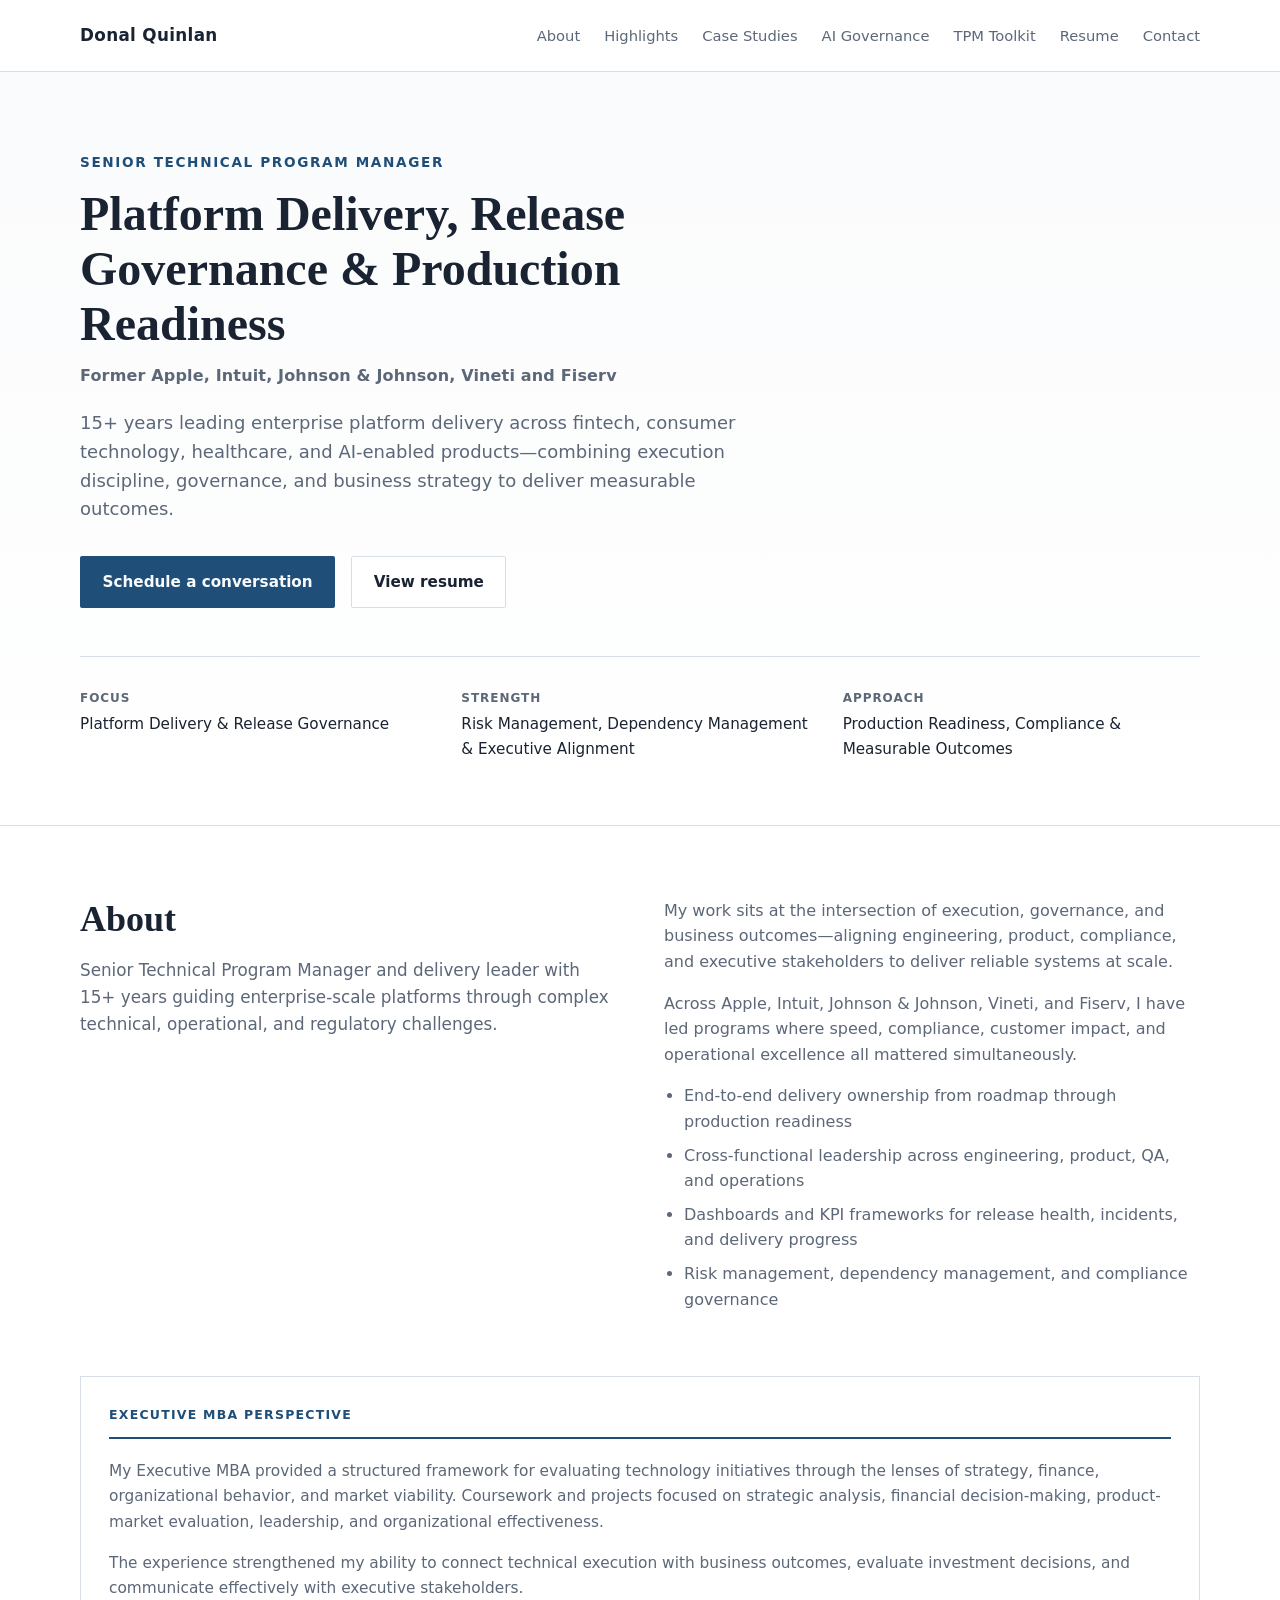
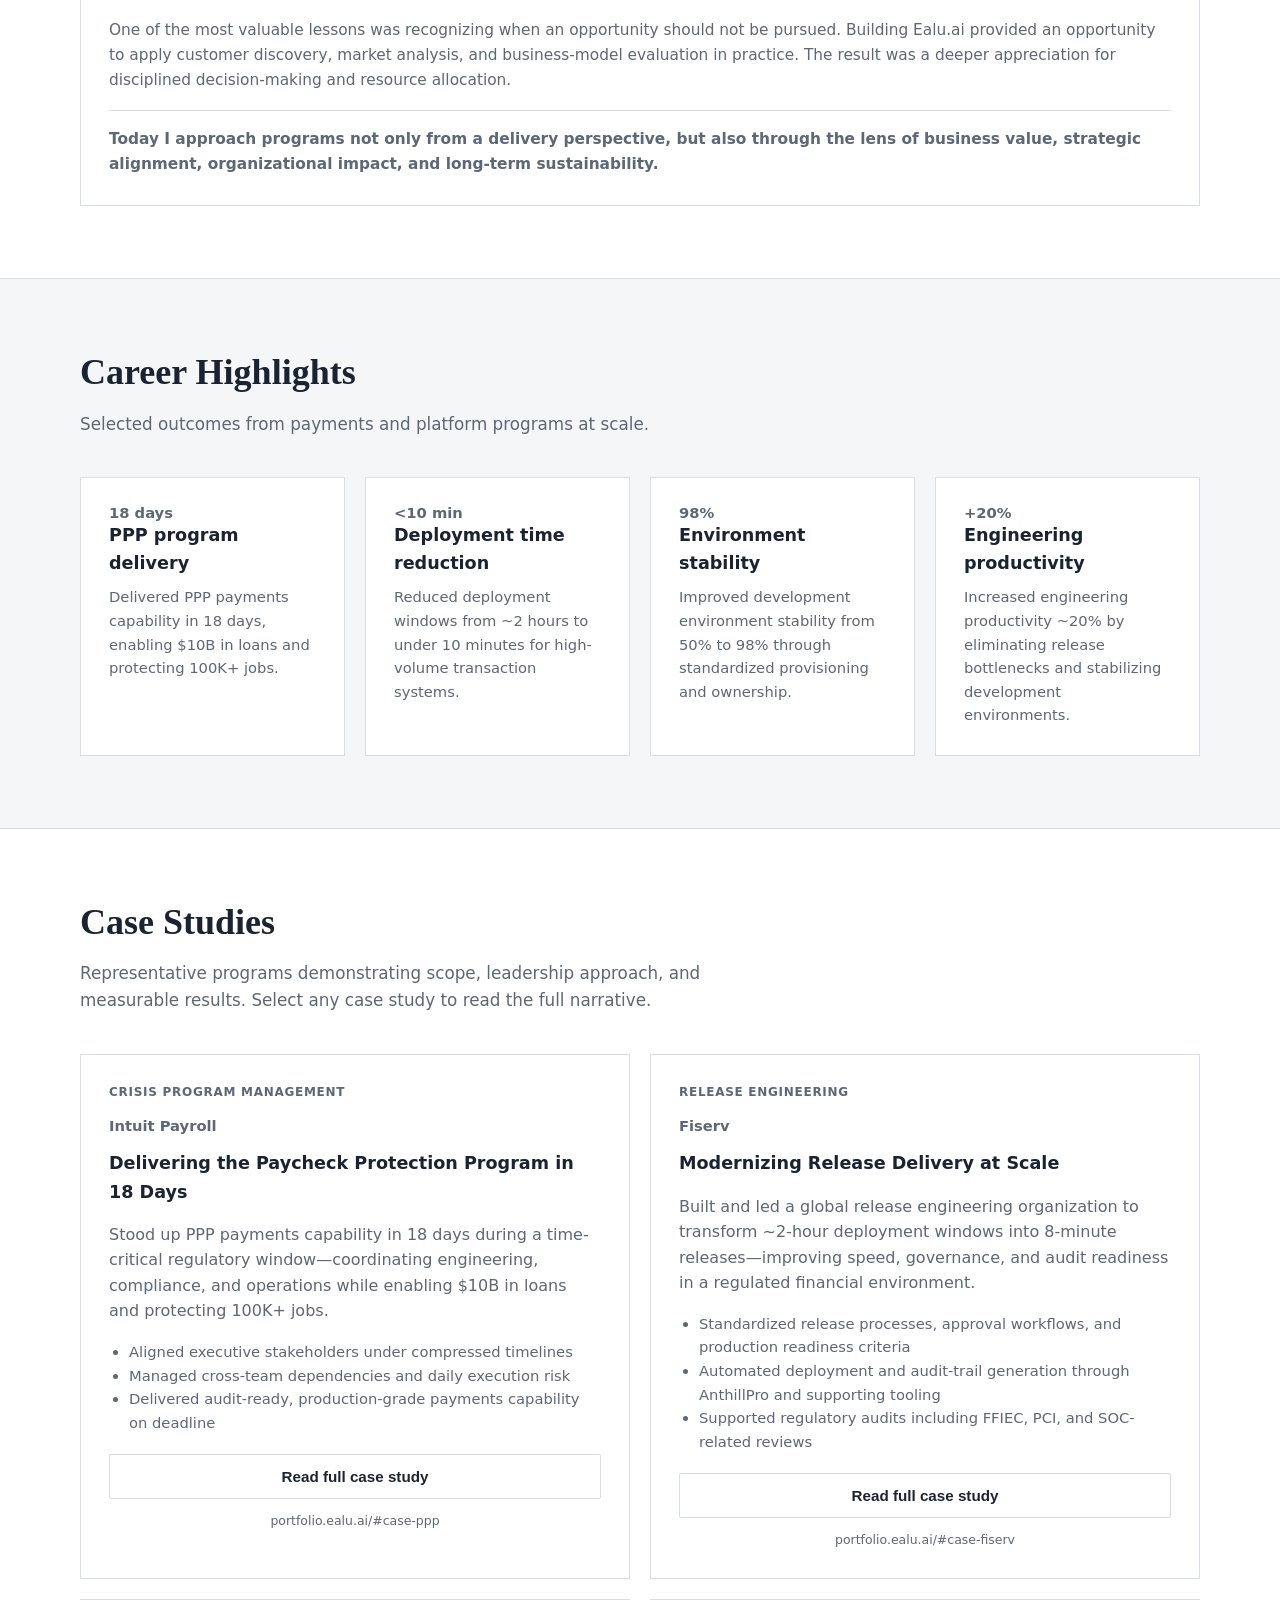
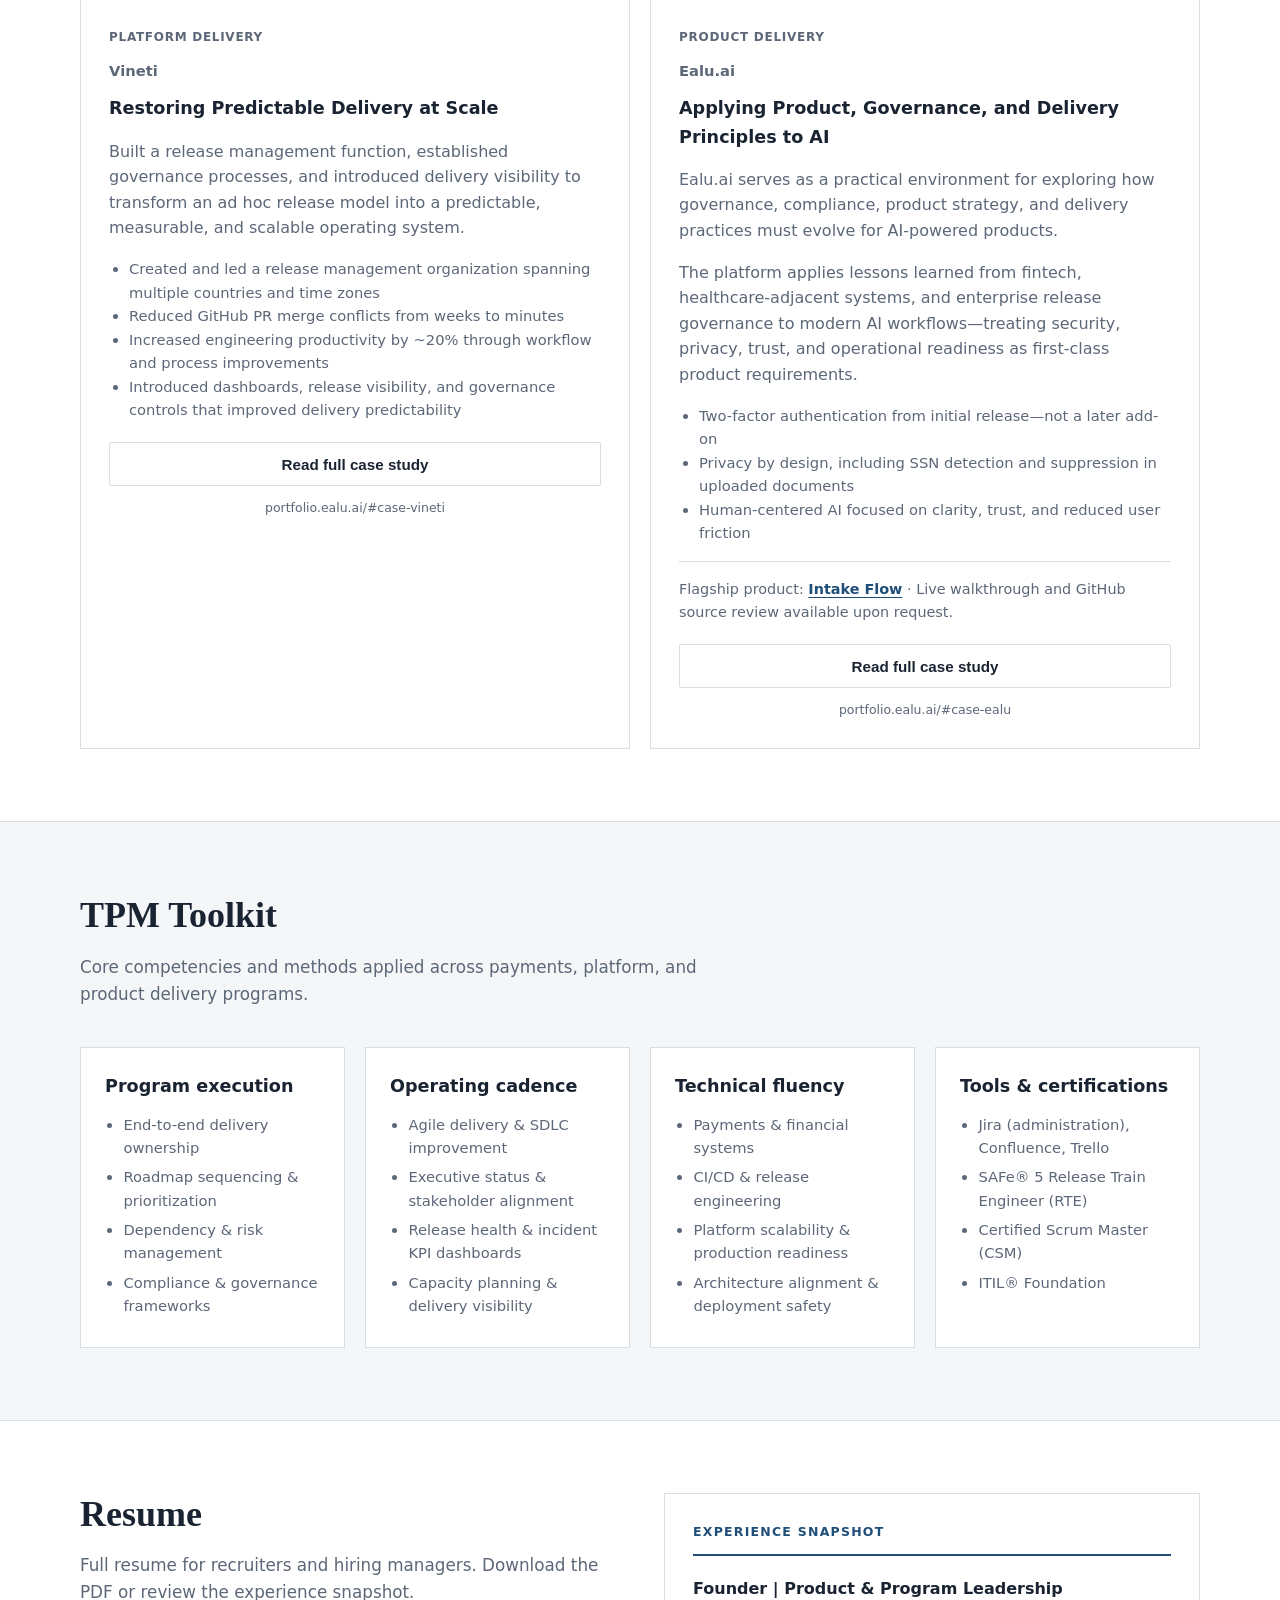
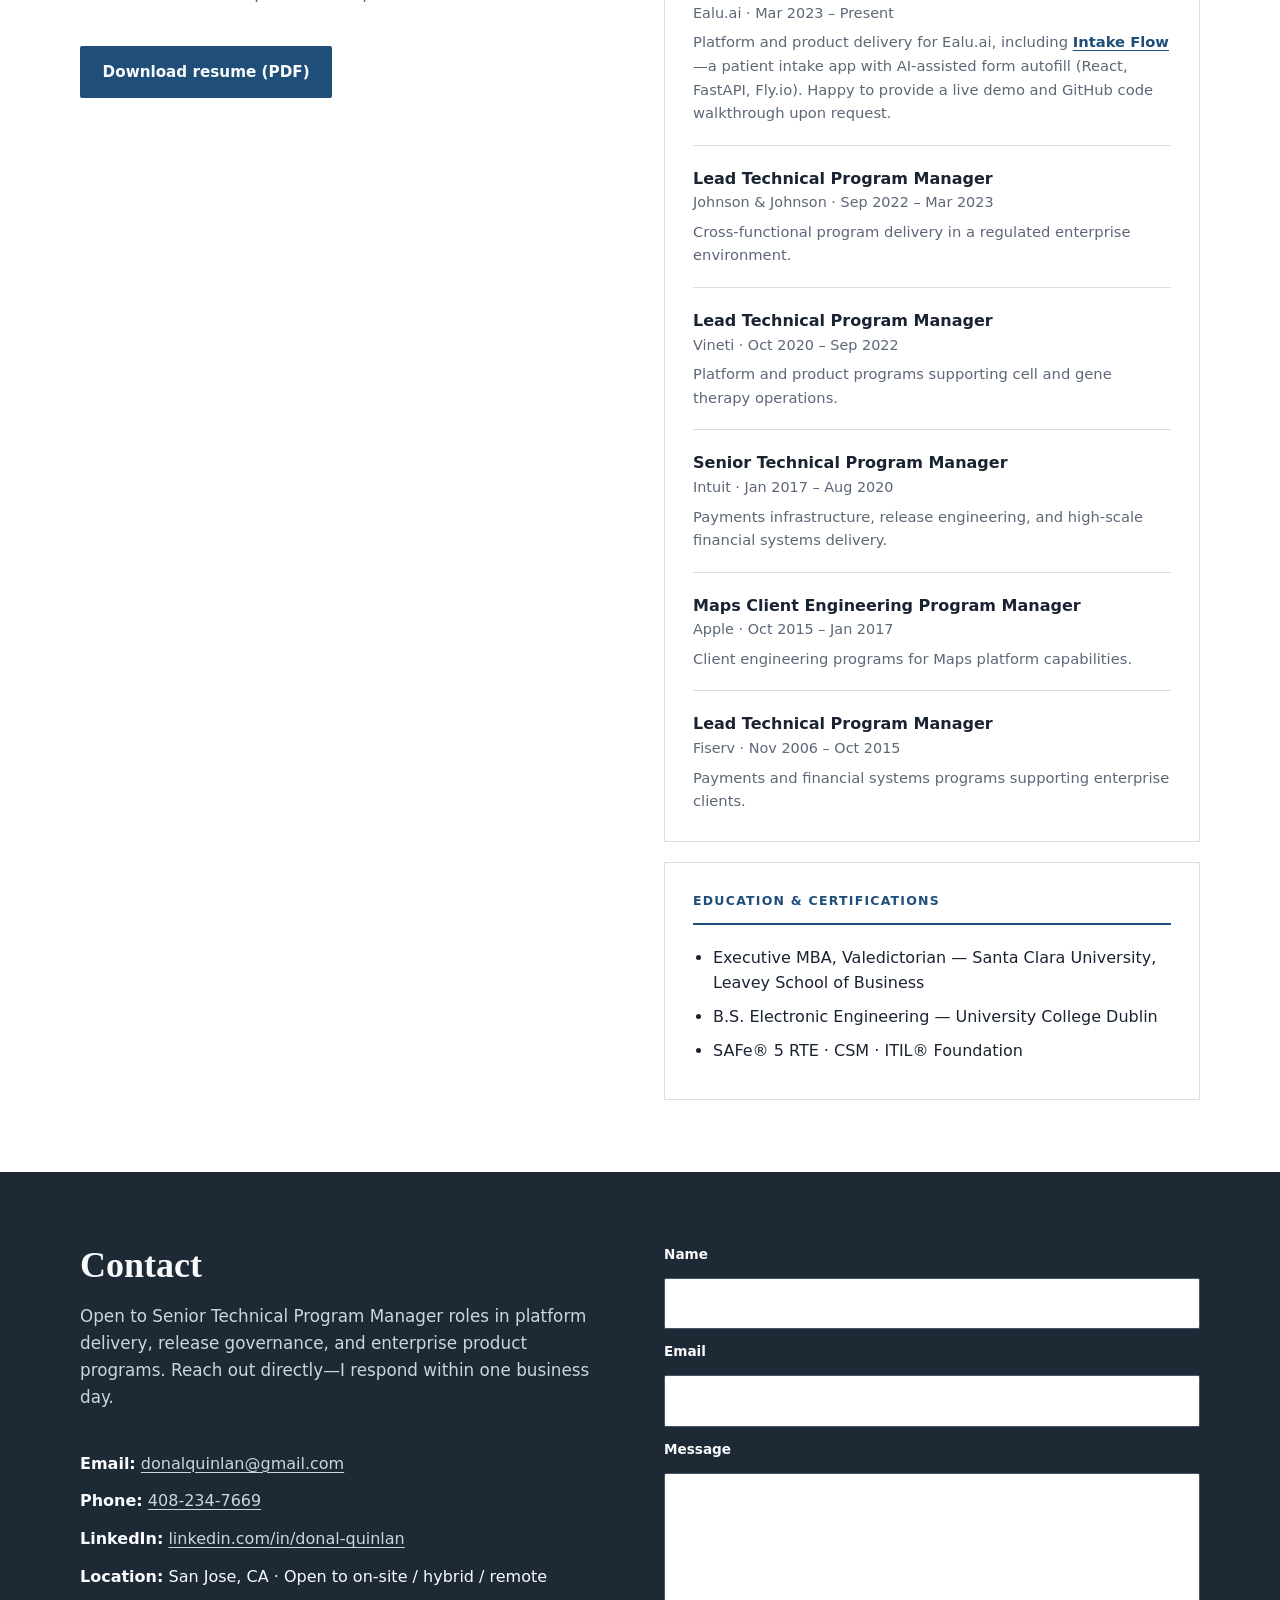
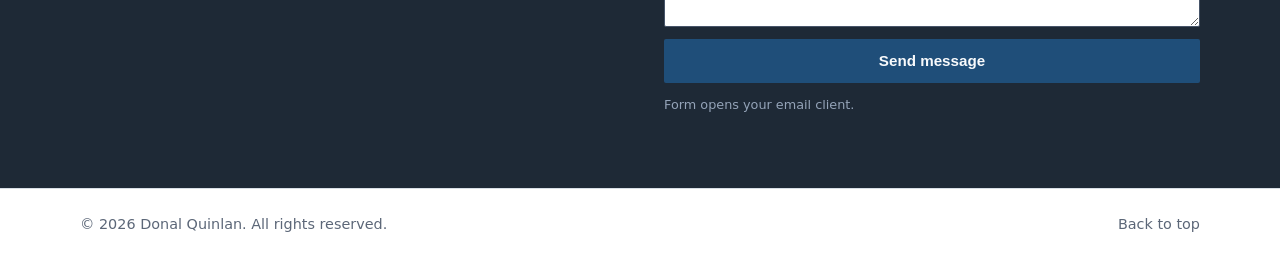
==== commit 3374f327: "Add shareable direct URLs for each case study. Link hashes open the matching detail panel for Linked" ====
--- a/index.html
+++ b/index.html
@@ -154,7 +154,7 @@
           Select any case study to read the full narrative.
         </p>
         <div class="case-grid">
-          <article class="case-card">
+          <article id="case-ppp" class="case-card">
             <p class="case-tag">Crisis program management</p>
             <p class="case-company">Intuit Payroll</p>
             <h3>Delivering the Paycheck Protection Program in 18 Days</h3>
@@ -170,8 +170,9 @@
             <button type="button" class="btn btn-secondary case-read-more" data-case-open="ppp" aria-haspopup="dialog">
               Read full case study
             </button>
-          </article>
-          <article class="case-card">
+            <p class="case-permalink"><a href="#case-ppp">portfolio.ealu.ai/#case-ppp</a></p>
+          </article>
+          <article id="case-fiserv" class="case-card">
             <p class="case-tag">Release engineering</p>
             <p class="case-company">Fiserv</p>
             <h3>Modernizing Release Delivery at Scale</h3>
@@ -187,8 +188,9 @@
             <button type="button" class="btn btn-secondary case-read-more" data-case-open="deploy" aria-haspopup="dialog">
               Read full case study
             </button>
-          </article>
-          <article class="case-card">
+            <p class="case-permalink"><a href="#case-fiserv">portfolio.ealu.ai/#case-fiserv</a></p>
+          </article>
+          <article id="case-vineti" class="case-card">
             <p class="case-tag">Platform delivery</p>
             <p class="case-company">Vineti</p>
             <h3>Restoring Predictable Delivery at Scale</h3>
@@ -205,8 +207,9 @@
             <button type="button" class="btn btn-secondary case-read-more" data-case-open="stability" aria-haspopup="dialog">
               Read full case study
             </button>
-          </article>
-          <article class="case-card">
+            <p class="case-permalink"><a href="#case-vineti">portfolio.ealu.ai/#case-vineti</a></p>
+          </article>
+          <article id="case-ealu" class="case-card">
             <p class="case-tag">Product delivery</p>
             <p class="case-company">Ealu.ai</p>
             <h3>Applying Product, Governance, and Delivery Principles to AI</h3>
@@ -231,6 +234,7 @@
             <button type="button" class="btn btn-secondary case-read-more" data-case-open="intake" aria-haspopup="dialog">
               Read full case study
             </button>
+            <p class="case-permalink"><a href="#case-ealu">portfolio.ealu.ai/#case-ealu</a></p>
           </article>
         </div>
 
--- a/styles.css
+++ b/styles.css
@@ -468,6 +468,23 @@
   text-align: center;
 }
 
+.case-permalink {
+  margin: 0.75rem 0 0;
+  text-align: center;
+  font-size: 0.78rem;
+}
+
+.case-permalink a {
+  color: var(--color-text-muted);
+  text-decoration: none;
+  font-weight: 500;
+}
+
+.case-permalink a:hover {
+  color: var(--color-accent);
+  text-decoration: underline;
+}
+
 .case-modal {
   position: fixed;
   inset: 0;
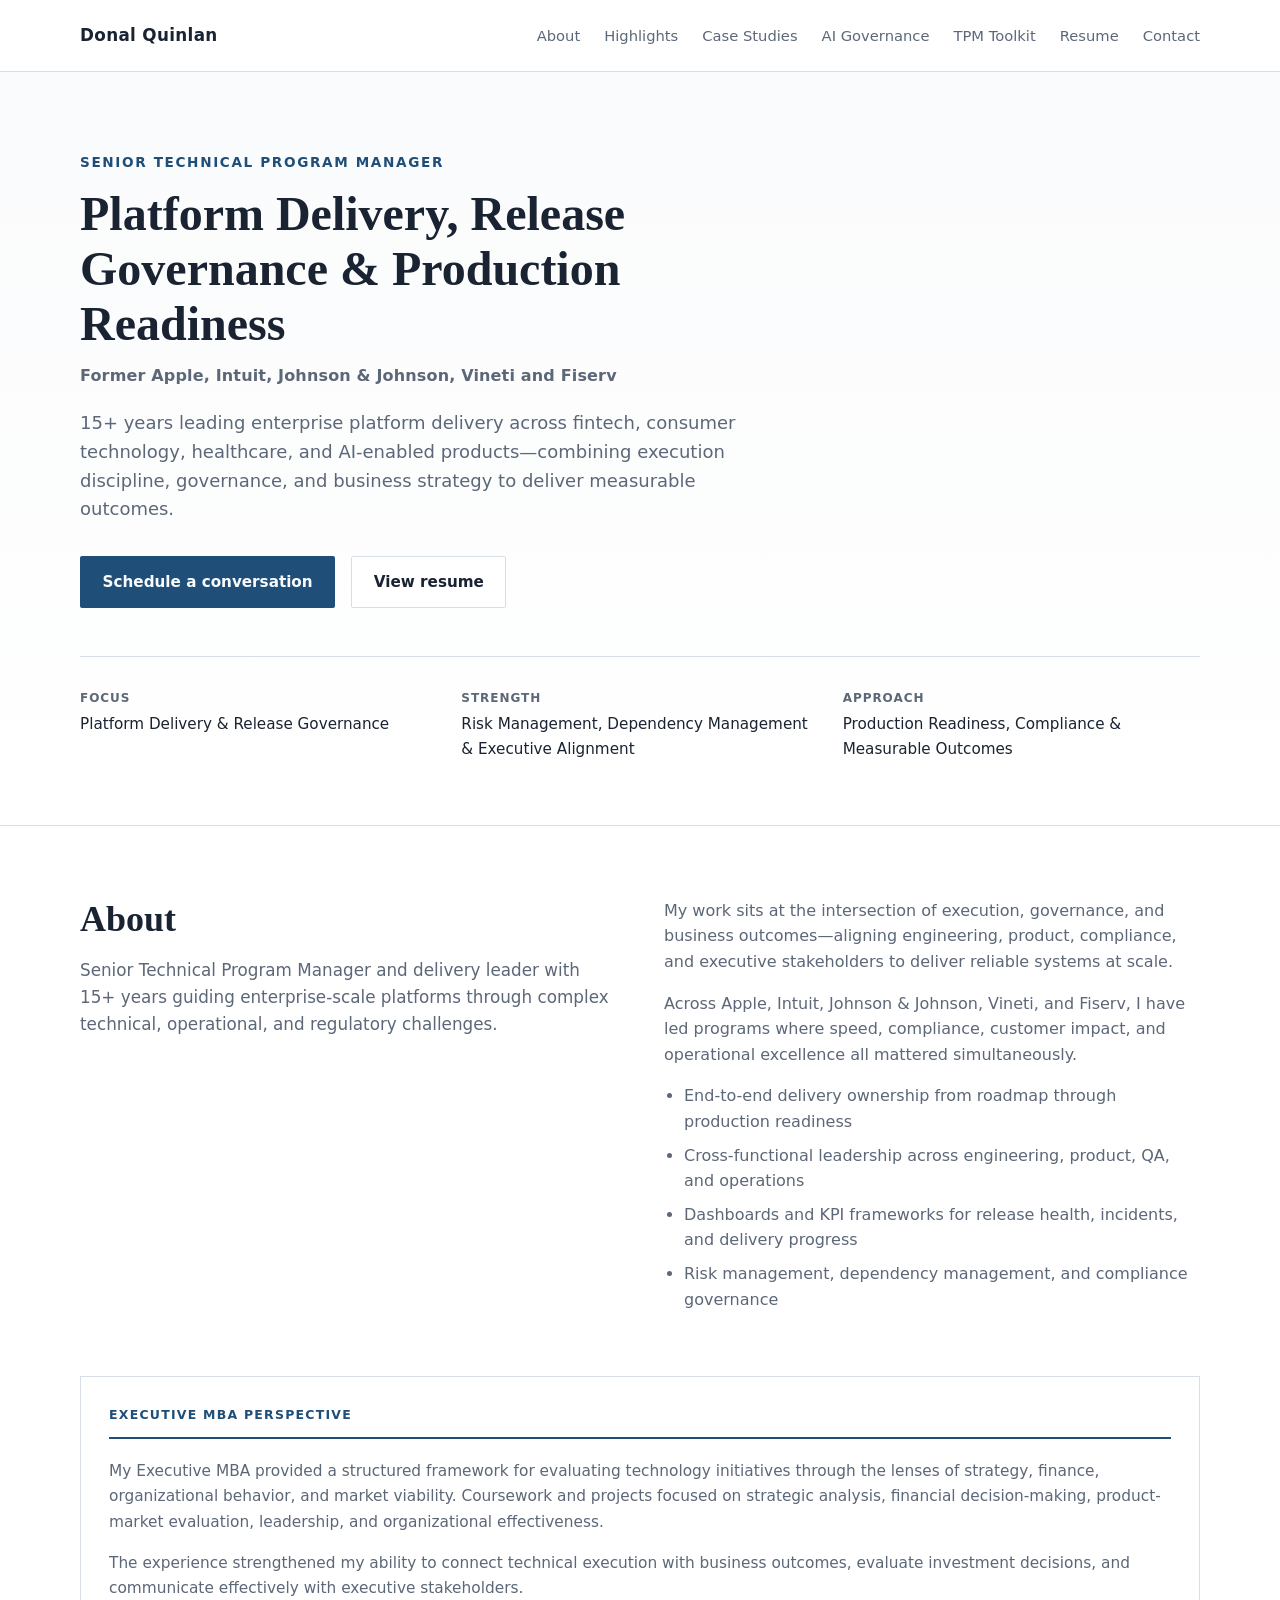
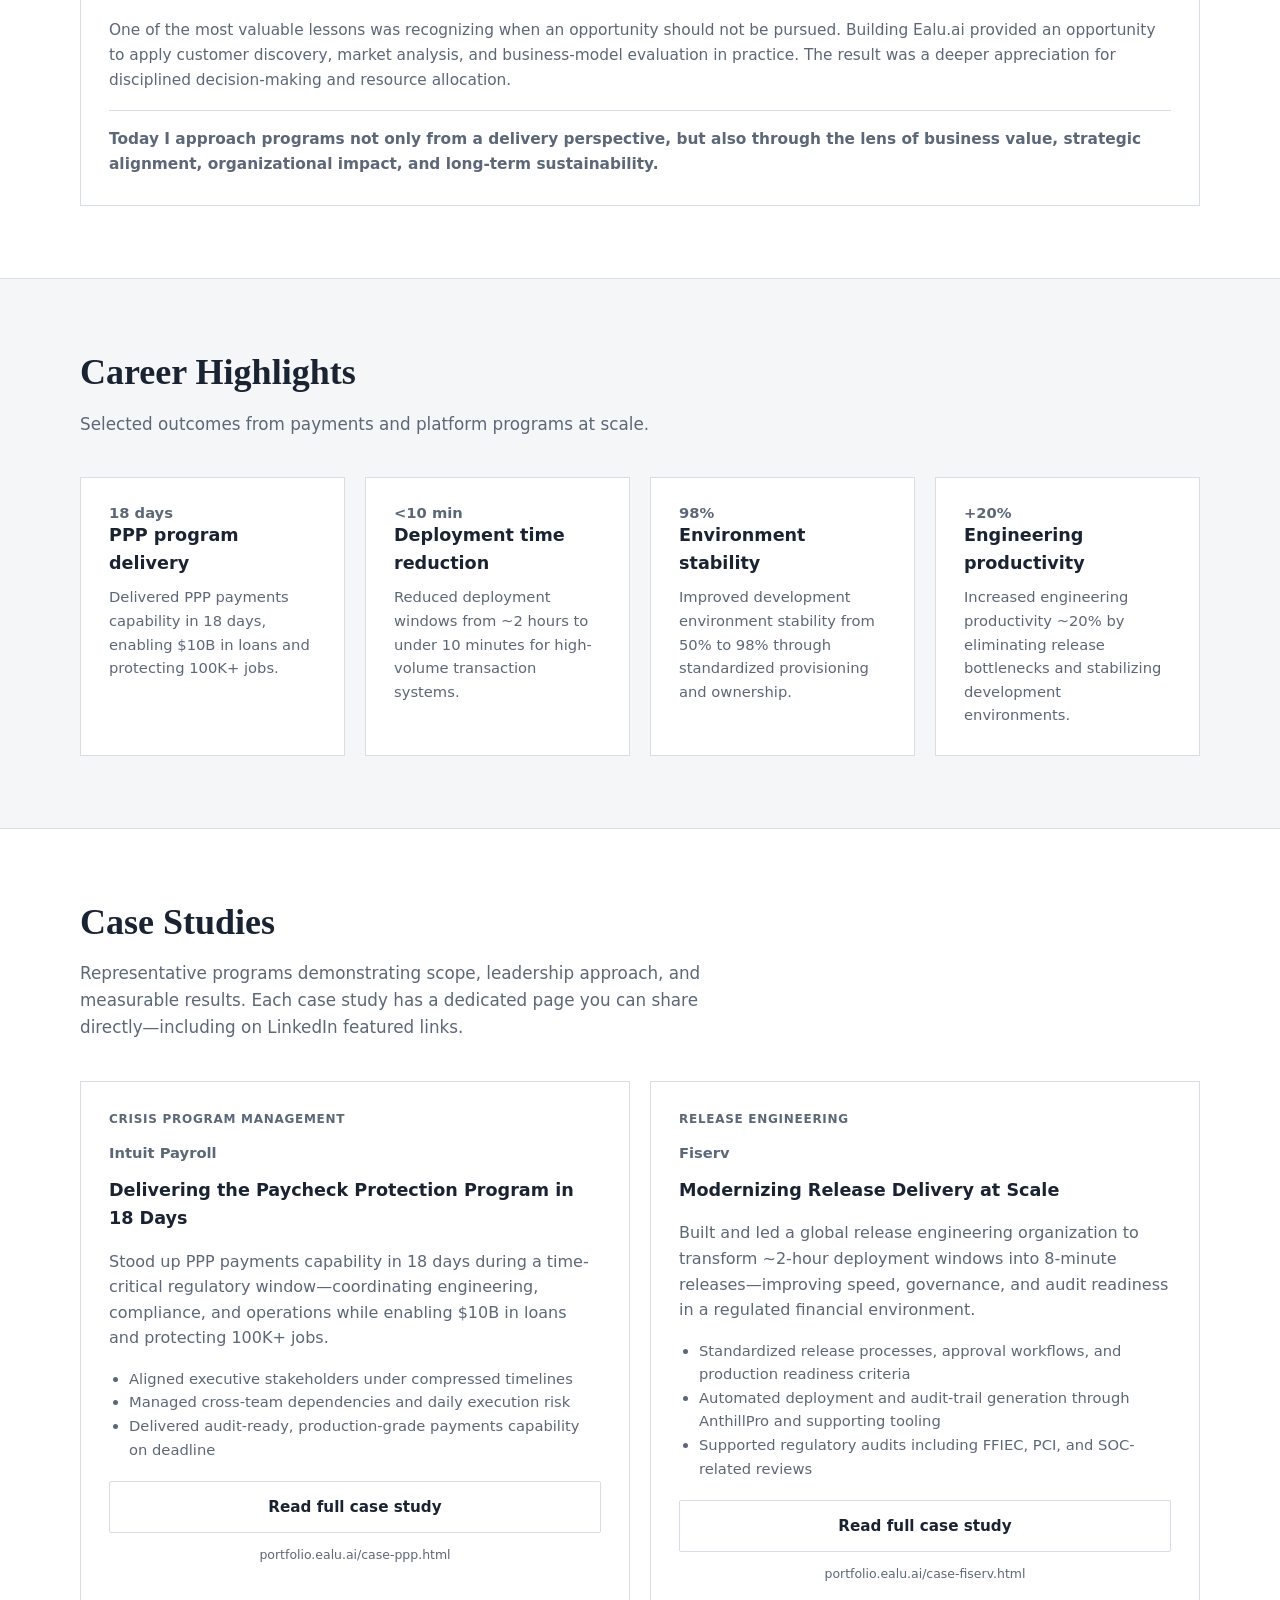
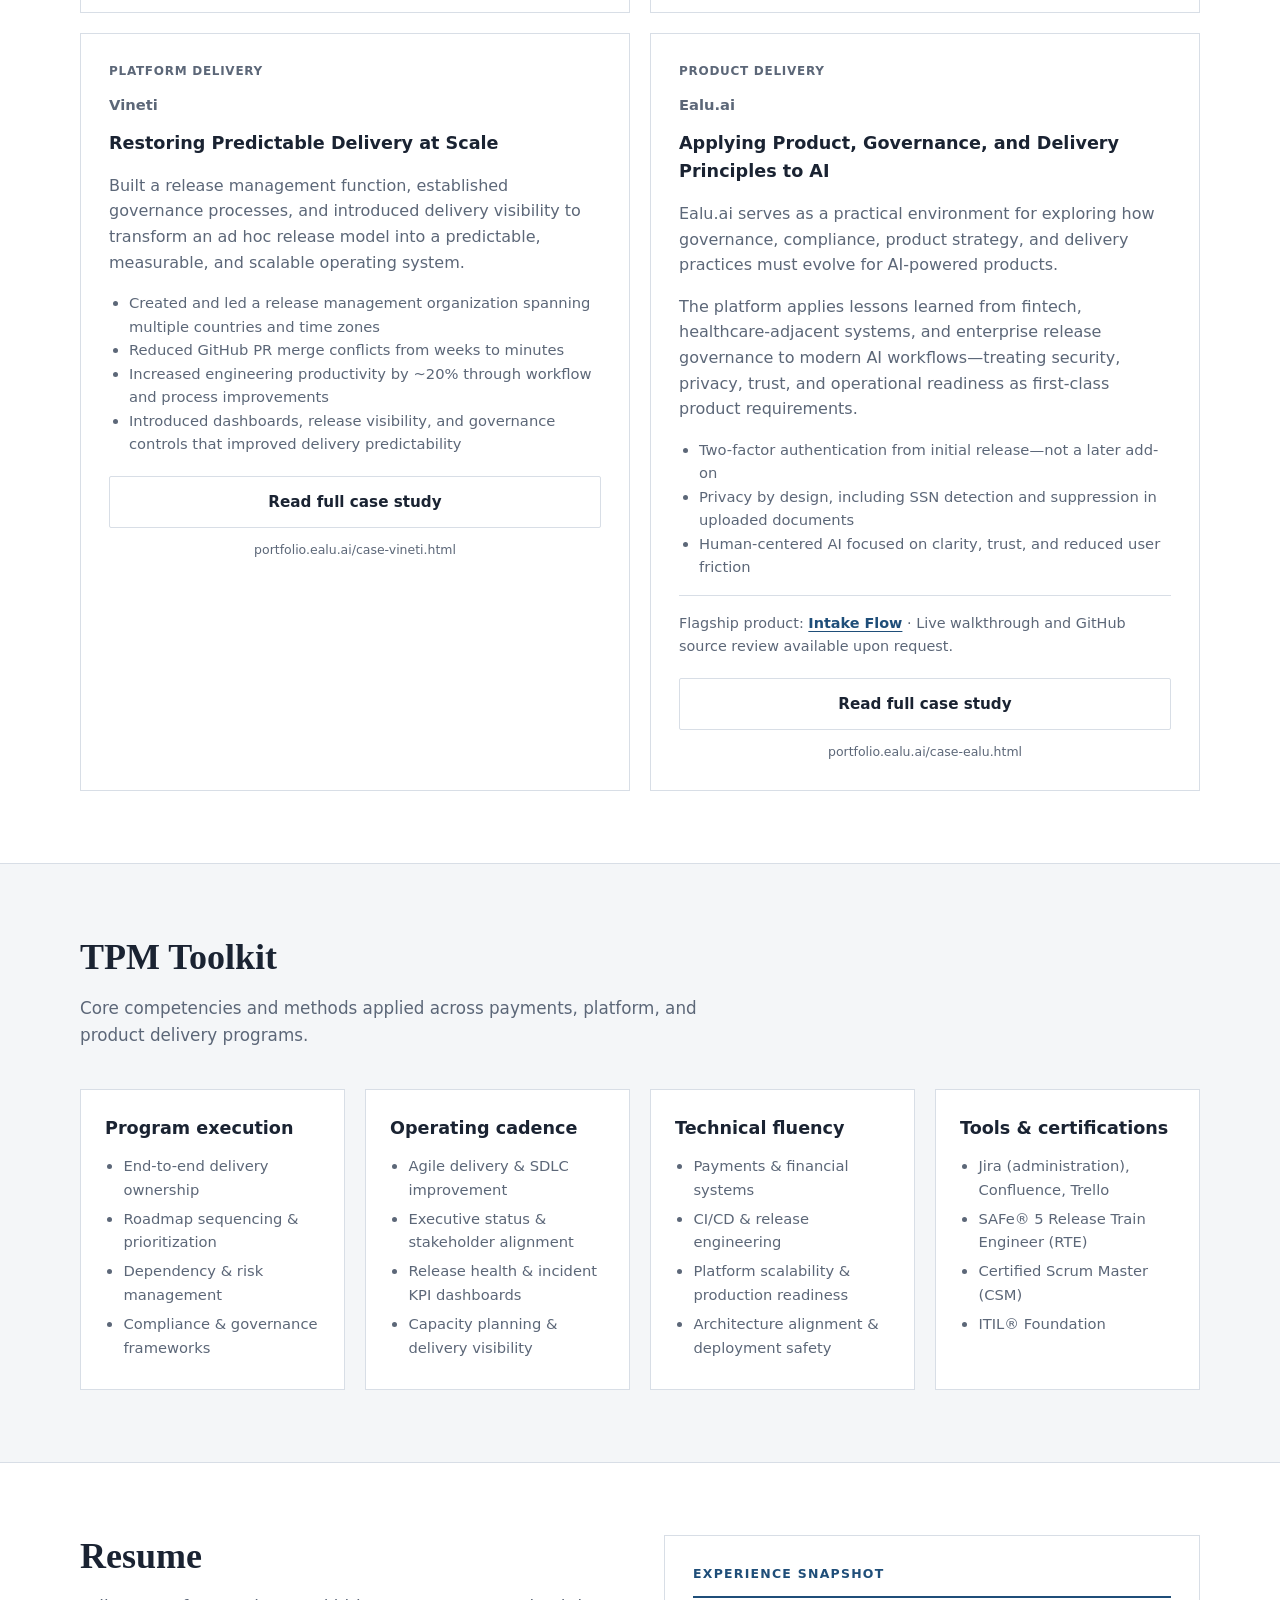
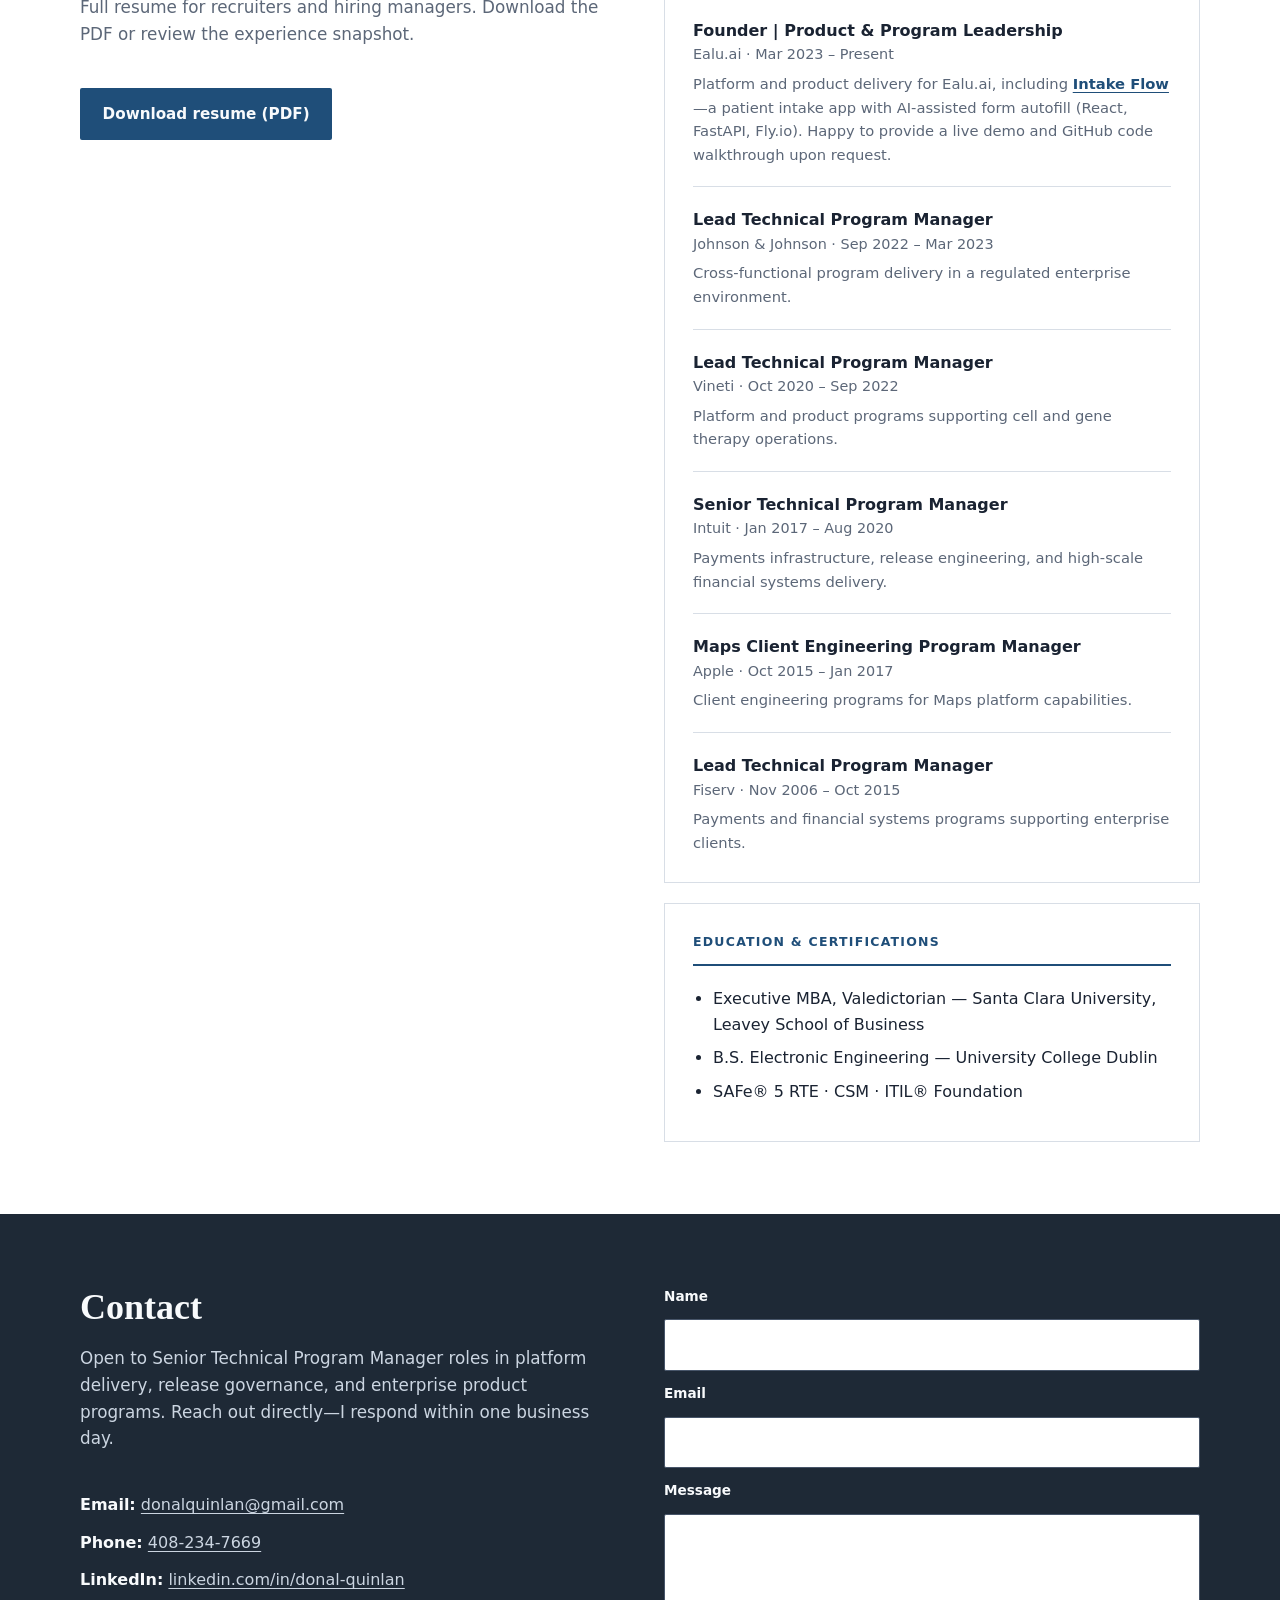
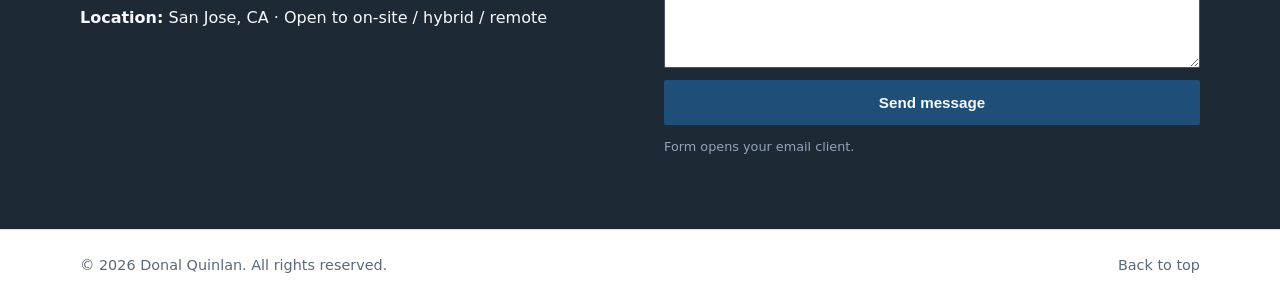
==== commit 422881d2: "Add dedicated case study pages for LinkedIn-friendly URLs. LinkedIn strips URL fragments from featur" ====
--- a/index.html
+++ b/index.html
@@ -151,7 +151,7 @@
         <h2>Case Studies</h2>
         <p class="section-intro">
           Representative programs demonstrating scope, leadership approach, and measurable results.
-          Select any case study to read the full narrative.
+          Each case study has a dedicated page you can share directly—including on LinkedIn featured links.
         </p>
         <div class="case-grid">
           <article id="case-ppp" class="case-card">
@@ -167,10 +167,8 @@
               <li>Managed cross-team dependencies and daily execution risk</li>
               <li>Delivered audit-ready, production-grade payments capability on deadline</li>
             </ul>
-            <button type="button" class="btn btn-secondary case-read-more" data-case-open="ppp" aria-haspopup="dialog">
-              Read full case study
-            </button>
-            <p class="case-permalink"><a href="#case-ppp">portfolio.ealu.ai/#case-ppp</a></p>
+            <a class="btn btn-secondary case-read-more" href="case-ppp.html">Read full case study</a>
+            <p class="case-permalink"><a href="case-ppp.html">portfolio.ealu.ai/case-ppp.html</a></p>
           </article>
           <article id="case-fiserv" class="case-card">
             <p class="case-tag">Release engineering</p>
@@ -185,10 +183,8 @@
               <li>Automated deployment and audit-trail generation through AnthillPro and supporting tooling</li>
               <li>Supported regulatory audits including FFIEC, PCI, and SOC-related reviews</li>
             </ul>
-            <button type="button" class="btn btn-secondary case-read-more" data-case-open="deploy" aria-haspopup="dialog">
-              Read full case study
-            </button>
-            <p class="case-permalink"><a href="#case-fiserv">portfolio.ealu.ai/#case-fiserv</a></p>
+            <a class="btn btn-secondary case-read-more" href="case-fiserv.html">Read full case study</a>
+            <p class="case-permalink"><a href="case-fiserv.html">portfolio.ealu.ai/case-fiserv.html</a></p>
           </article>
           <article id="case-vineti" class="case-card">
             <p class="case-tag">Platform delivery</p>
@@ -204,10 +200,8 @@
               <li>Increased engineering productivity by ~20% through workflow and process improvements</li>
               <li>Introduced dashboards, release visibility, and governance controls that improved delivery predictability</li>
             </ul>
-            <button type="button" class="btn btn-secondary case-read-more" data-case-open="stability" aria-haspopup="dialog">
-              Read full case study
-            </button>
-            <p class="case-permalink"><a href="#case-vineti">portfolio.ealu.ai/#case-vineti</a></p>
+            <a class="btn btn-secondary case-read-more" href="case-vineti.html">Read full case study</a>
+            <p class="case-permalink"><a href="case-vineti.html">portfolio.ealu.ai/case-vineti.html</a></p>
           </article>
           <article id="case-ealu" class="case-card">
             <p class="case-tag">Product delivery</p>
@@ -231,238 +225,9 @@
               Flagship product: <a href="https://intake-flow-demo.fly.dev" target="_blank" rel="noopener noreferrer">Intake Flow</a>
               · Live walkthrough and GitHub source review available upon request.
             </p>
-            <button type="button" class="btn btn-secondary case-read-more" data-case-open="intake" aria-haspopup="dialog">
-              Read full case study
-            </button>
-            <p class="case-permalink"><a href="#case-ealu">portfolio.ealu.ai/#case-ealu</a></p>
-          </article>
-        </div>
-
-        <div id="case-modal-ppp" class="case-modal" role="dialog" aria-modal="true" aria-labelledby="case-modal-ppp-title" hidden>
-          <div class="case-modal-overlay" data-case-close tabindex="-1"></div>
-          <div class="case-modal-panel">
-            <div class="case-modal-header">
-              <p class="case-tag">Crisis program management</p>
-              <p class="case-company">Intuit Payroll</p>
-              <h3 id="case-modal-ppp-title">Delivering the Paycheck Protection Program in 18 Days</h3>
-              <button type="button" class="case-modal-close" data-case-close aria-label="Close case study">&times;</button>
-            </div>
-            <div class="case-modal-body">
-              <section class="case-detail">
-                <h4>Context</h4>
-                <p>In 2020, the CARES Act created the Paycheck Protection Program (PPP) to provide emergency funding for small businesses during the COVID-19 pandemic.</p>
-                <p>For Intuit's payroll customers, speed was critical. Businesses needed immediate access to PPP-related capabilities while regulatory guidance continued to evolve.</p>
-              </section>
-              <section class="case-detail">
-                <h4>Challenge</h4>
-                <p>The team had approximately 18 days from legislation to delivery.</p>
-                <p>Requirements were changing rapidly, multiple stakeholders were involved, and the solution needed to support compliance across federal, state, and local jurisdictions.</p>
-              </section>
-              <section class="case-detail">
-                <h4>My Role</h4>
-                <p>As Senior Technical Program Manager for Intuit Payroll, I coordinated delivery efforts across engineering, product, operations, and tax teams.</p>
-                <p>I managed dependencies, tracked delivery risks, coordinated stakeholder communication, and helped drive execution under an extremely compressed timeline.</p>
-              </section>
-              <section class="case-detail">
-                <h4>Execution</h4>
-                <ul>
-                  <li>Coordinated cross-functional teams to align on scope and delivery priorities.</li>
-                  <li>Worked with Tax Operations teams to understand jurisdiction-specific requirements.</li>
-                  <li>Managed delivery risks and dependencies throughout implementation.</li>
-                  <li>Supported rapid post-launch response, including six hotfix releases over a two-week period.</li>
-                </ul>
-              </section>
-              <section class="case-detail">
-                <h4>Outcome</h4>
-                <ul>
-                  <li>Delivered PPP capabilities within 18 days of the legislation becoming law.</li>
-                  <li>Helped enable more than $10B in loans.</li>
-                  <li>Supported more than 100,000 small-business jobs during a period of significant economic uncertainty.</li>
-                </ul>
-              </section>
-              <section class="case-detail">
-                <h4>Lessons Learned</h4>
-                <p>High-velocity programs succeed when communication, risk management, and decision-making mechanisms are established before they are needed. Under extreme time pressure, execution discipline becomes even more important than process.</p>
-              </section>
-            </div>
-          </div>
-        </div>
-
-        <div id="case-modal-deploy" class="case-modal" role="dialog" aria-modal="true" aria-labelledby="case-modal-deploy-title" hidden>
-          <div class="case-modal-overlay" data-case-close tabindex="-1"></div>
-          <div class="case-modal-panel">
-            <div class="case-modal-header">
-              <p class="case-tag">Release engineering</p>
-              <p class="case-company">Fiserv</p>
-              <h3 id="case-modal-deploy-title">Modernizing Release Delivery at Scale</h3>
-              <button type="button" class="case-modal-close" data-case-close aria-label="Close case study">&times;</button>
-            </div>
-            <div class="case-modal-body">
-              <section class="case-detail">
-                <h4>Context</h4>
-                <p>As online banking and payments platforms grew in scale and complexity, release processes became increasingly difficult to manage. Deployment windows required approximately two hours, release activities were heavily manual, and audit requirements continued to increase.</p>
-              </section>
-              <section class="case-detail">
-                <h4>Challenge</h4>
-                <p>The organization needed to improve deployment speed while maintaining the controls, auditability, and operational discipline required in a regulated financial environment.</p>
-                <p>Reducing release duration alone was not enough. The solution needed to improve predictability, strengthen governance, and reduce operational risk across multiple teams and products.</p>
-              </section>
-              <section class="case-detail">
-                <h4>My Role</h4>
-                <p>As Director of Release Engineering, I built and led a globally distributed release engineering organization responsible for deployment automation, release governance, audit readiness, and production release execution.</p>
-              </section>
-              <section class="case-detail">
-                <h4>Execution</h4>
-                <ul>
-                  <li>Built and scaled a release engineering organization spanning multiple countries and time zones.</li>
-                  <li>Standardized release processes, approval workflows, and production readiness criteria.</li>
-                  <li>Automated deployment and audit-trail generation through AnthillPro and supporting tooling.</li>
-                  <li>Defined release sign-off criteria and chaired go/no-go decision meetings.</li>
-                  <li>Supported regulatory audits including FFIEC, PCI, and SOC-related reviews.</li>
-                </ul>
-              </section>
-              <section class="case-detail">
-                <h4>Outcome</h4>
-                <ul>
-                  <li>Reduced deployment duration from approximately two hours to eight minutes.</li>
-                  <li>Improved release predictability and operational consistency across multiple products.</li>
-                  <li>Reduced manual effort while strengthening auditability and governance.</li>
-                  <li>Enabled engineering teams to deliver more frequently with lower operational risk.</li>
-                </ul>
-              </section>
-              <section class="case-detail">
-                <h4>Lessons Learned</h4>
-                <p>Sustainable delivery improvements come from combining automation, governance, and accountability. Faster releases only create value when teams can trust the process behind them.</p>
-              </section>
-            </div>
-          </div>
-        </div>
-
-        <div id="case-modal-stability" class="case-modal" role="dialog" aria-modal="true" aria-labelledby="case-modal-stability-title" hidden>
-          <div class="case-modal-overlay" data-case-close tabindex="-1"></div>
-          <div class="case-modal-panel">
-            <div class="case-modal-header">
-              <p class="case-tag">Platform delivery</p>
-              <p class="case-company">Vineti</p>
-              <h3 id="case-modal-stability-title">Restoring Predictable Delivery at Scale</h3>
-              <button type="button" class="case-modal-close" data-case-close aria-label="Close case study">&times;</button>
-            </div>
-            <div class="case-modal-body">
-              <section class="case-detail">
-                <h4>Context</h4>
-                <p>When I joined Vineti, release delivery was struggling under the weight of rapid growth, increasing platform complexity, and a lack of standardized release governance.</p>
-                <p>Engineering teams were spending significant time resolving GitHub pull request conflicts, release coordination was largely manual, and delivery predictability suffered as a result. Releases frequently slipped, communication was fragmented, and stakeholders lacked a clear view of release health and readiness.</p>
-                <p>The challenge was not simply to move releases faster. The organization needed a repeatable operating model that balanced speed, visibility, accountability, and reliability.</p>
-              </section>
-              <section class="case-detail">
-                <h4>Why This Mattered</h4>
-                <p>Vineti's platform supported cell and gene therapy operations, making release quality and operational discipline particularly important.</p>
-                <p>Missed milestones, release confusion, and delivery bottlenecks affected engineering productivity and increased organizational risk. As the company scaled, the existing delivery model would not support future growth.</p>
-                <p>The goal was to transform release management from a reactive coordination function into a strategic capability that improved delivery performance across the organization.</p>
-              </section>
-              <section class="case-detail">
-                <h4>My Role</h4>
-                <p>As Director of Release Management, I was responsible for building release management as a formal organizational capability.</p>
-                <p>This included defining governance processes, creating delivery visibility, establishing release standards, improving engineering workflows, and building a team capable of supporting both day-to-day execution and long-term operational maturity.</p>
-              </section>
-              <section class="case-detail">
-                <h4>Organizational Decisions</h4>
-                <h5>Building the Function</h5>
-                <p>Rather than treating release management as an individual contributor responsibility distributed across teams, I advocated for creating a dedicated release management organization.</p>
-                <p>I hired and led a distributed team operating across multiple countries and time zones, enabling consistent support and ownership throughout the delivery lifecycle.</p>
-                <h5>Governance Before Automation</h5>
-                <p>Many organizations attempt to solve delivery problems solely through tooling. I focused first on establishing ownership, decision-making frameworks, release readiness expectations, and communication standards before introducing additional automation.</p>
-                <p>This ensured that automation reinforced good operational practices rather than accelerating existing problems.</p>
-                <h5>Visibility as a Product</h5>
-                <p>A recurring theme was that stakeholders lacked a shared understanding of release status. To address this, I treated delivery visibility as a product in its own right.</p>
-                <p>Dashboards, release calendars, executive reporting, end-of-day communications, and standardized status indicators provided teams with a common operating picture and reduced uncertainty across the organization.</p>
-              </section>
-              <section class="case-detail">
-                <h4>Execution</h4>
-                <h5>Resolving Delivery Bottlenecks</h5>
-                <p>GitHub pull request conflicts had become a significant source of delivery friction. By analyzing workflow patterns, introducing process improvements, and improving release coordination, the organization reduced pull request merge delays from weeks to minutes.</p>
-                <p>This eliminated a major source of developer frustration and allowed engineering teams to focus on feature delivery rather than conflict resolution.</p>
-                <h5>Establishing Predictable Releases</h5>
-                <p>I introduced release governance processes designed to improve consistency and predictability. These included:</p>
-                <ul>
-                  <li>Standardized release planning and coordination</li>
-                  <li>Release readiness reviews</li>
-                  <li>Defined ownership and accountability</li>
-                  <li>Cross-functional communication frameworks</li>
-                  <li>Centralized visibility into release activities</li>
-                </ul>
-                <p>The result was a significantly more predictable release cadence and improved stakeholder confidence in delivery commitments.</p>
-                <h5>Improving Operational Awareness</h5>
-                <p>The introduction of dashboards and automated reporting enabled teams and leaders to quickly understand release health, risks, dependencies, and progress.</p>
-                <p>Instead of relying on manual status gathering, stakeholders could access real-time information and make decisions based on shared data.</p>
-              </section>
-              <section class="case-detail">
-                <h4>Outcomes</h4>
-                <p>The transformation produced measurable improvements across delivery operations:</p>
-                <ul>
-                  <li>Reduced GitHub pull request merge delays from weeks to minutes</li>
-                  <li>Increased engineering productivity by approximately 20%</li>
-                  <li>Created and scaled a release management organization operating across multiple countries and time zones</li>
-                  <li>Improved release predictability through governance, visibility, and standardized operating practices</li>
-                  <li>Reduced delivery friction and stakeholder uncertainty through dashboards, communications, and operational transparency</li>
-                </ul>
-                <p>More importantly, release management evolved from a reactive coordination activity into a strategic organizational capability.</p>
-              </section>
-              <section class="case-detail">
-                <h4>What I Learned</h4>
-                <p>Organizations rarely suffer from a lack of effort. More often, they suffer from a lack of visibility, ownership, and operational consistency.</p>
-                <p>Predictable delivery emerges when governance, communication, tooling, and accountability work together as a system.</p>
-                <p>The most effective delivery transformations are not technology projects. They are organizational change initiatives that align people, processes, and tools around a shared definition of success.</p>
-                <p>My experience at Vineti reinforced a lesson that has shaped every program since: teams move faster when uncertainty is reduced, expectations are clear, and delivery health is visible to everyone involved.</p>
-              </section>
-            </div>
-          </div>
-        </div>
-
-        <div id="case-modal-intake" class="case-modal" role="dialog" aria-modal="true" aria-labelledby="case-modal-intake-title" hidden>
-          <div class="case-modal-overlay" data-case-close tabindex="-1"></div>
-          <div class="case-modal-panel">
-            <div class="case-modal-header">
-              <p class="case-tag">Product delivery</p>
-              <p class="case-company">Ealu.ai</p>
-              <h3 id="case-modal-intake-title">Ealu.ai: Applying Product, Governance, and Delivery Principles to AI</h3>
-              <button type="button" class="case-modal-close" data-case-close aria-label="Close case study">&times;</button>
-            </div>
-            <div class="case-modal-body">
-              <section class="case-detail">
-                <h4>Why I Built It</h4>
-                <p>While completing my Executive MBA, I created Ealu.ai to explore the practical challenges of building AI-powered products.</p>
-                <p>The goal was not simply to experiment with large language models. I wanted to understand how product strategy, governance, compliance, usability, and delivery practices needed to evolve in an AI-driven environment.</p>
-              </section>
-              <section class="case-detail">
-                <h4>Product Decisions</h4>
-                <p>Many of the decisions made during development were informed by lessons learned across fintech, healthtech, and regulated technology organizations.</p>
-                <h5>Security and Identity</h5>
-                <p>Rather than treating security as a future enhancement, I required two-factor authentication from the initial release. In regulated environments, identity assurance is a product requirement rather than a technical afterthought.</p>
-                <h5>Privacy by Design</h5>
-                <p>The platform was designed to identify and suppress Social Security numbers contained within uploaded documents. This approach reflects the privacy-first mindset required when handling sensitive information and demonstrates how governance requirements can be incorporated into product design from day one.</p>
-                <h5>Human-Centered AI</h5>
-                <p>A core objective was improving usability rather than maximizing technical complexity. Product decisions focused on reducing friction, improving clarity, and helping users understand what the system was doing and why.</p>
-              </section>
-              <section class="case-detail">
-                <h4>Delivery and Operations</h4>
-                <p>The project provided an opportunity to apply release management, risk management, production readiness, and operational excellence practices within a modern AI application stack.</p>
-              </section>
-              <section class="case-detail">
-                <h4>What I Learned</h4>
-                <p>Building Ealu.ai reinforced a lesson that applies across both traditional software and AI systems: successful products require more than technology. Security, privacy, governance, usability, trust, and operational discipline must be designed into the product from the beginning.</p>
-              </section>
-              <section class="case-detail">
-                <h4>Flagship product</h4>
-                <p>
-                  <a href="https://intake-flow-demo.fly.dev" target="_blank" rel="noopener noreferrer">Intake Flow</a>
-                  — patient intake with AI-assisted autofill.
-                  <a href="https://intake-flow-demo.fly.dev" target="_blank" rel="noopener noreferrer">Try the live demo</a>
-                  · Live walkthrough and GitHub source review available upon request.
-                </p>
-              </section>
-            </div>
-          </div>
+            <a class="btn btn-secondary case-read-more" href="case-ealu.html">Read full case study</a>
+            <p class="case-permalink"><a href="case-ealu.html">portfolio.ealu.ai/case-ealu.html</a></p>
+          </article>
         </div>
       </div>
     </section>
--- a/styles.css
+++ b/styles.css
@@ -443,10 +443,6 @@
   margin: 0;
 }
 
-.case-modal-header .case-company {
-  margin: 0 0 0.35rem;
-}
-
 .case-card p {
   color: var(--color-text-muted);
 }
@@ -463,9 +459,12 @@
 }
 
 .case-read-more {
+  display: inline-block;
+  box-sizing: border-box;
   margin-top: 1.25rem;
   width: 100%;
   text-align: center;
+  text-decoration: none;
 }
 
 .case-permalink {
@@ -485,76 +484,6 @@
   text-decoration: underline;
 }
 
-.case-modal {
-  position: fixed;
-  inset: 0;
-  z-index: 200;
-  display: flex;
-  align-items: center;
-  justify-content: center;
-  padding: 1rem;
-}
-
-.case-modal[hidden] {
-  display: none;
-}
-
-.case-modal-overlay {
-  position: absolute;
-  inset: 0;
-  background: rgba(26, 35, 50, 0.55);
-}
-
-.case-modal-panel {
-  position: relative;
-  width: min(100%, 720px);
-  max-height: min(90vh, 900px);
-  overflow: auto;
-  background: var(--color-bg);
-  border: 1px solid var(--color-border);
-  box-shadow: 0 16px 48px rgba(26, 35, 50, 0.18);
-}
-
-.case-modal-header {
-  position: sticky;
-  top: 0;
-  z-index: 1;
-  padding: 1.5rem 3.5rem 1.25rem 1.75rem;
-  background: var(--color-bg);
-  border-bottom: 1px solid var(--color-border);
-}
-
-.case-modal-header h3 {
-  margin: 0;
-  font-family: var(--font-serif);
-  font-size: 1.5rem;
-  line-height: 1.25;
-  color: var(--color-text);
-}
-
-.case-modal-close {
-  position: absolute;
-  top: 1rem;
-  right: 1rem;
-  width: 2.5rem;
-  height: 2.5rem;
-  border: 1px solid var(--color-border);
-  background: var(--color-bg);
-  color: var(--color-text-muted);
-  font-size: 1.5rem;
-  line-height: 1;
-  cursor: pointer;
-}
-
-.case-modal-close:hover {
-  color: var(--color-text);
-  border-color: var(--color-accent);
-}
-
-.case-modal-body {
-  padding: 1.5rem 1.75rem 1.75rem;
-}
-
 .case-detail {
   margin-bottom: 1.5rem;
 }
@@ -563,7 +492,8 @@
   margin-bottom: 0;
 }
 
-.case-detail h4 {
+.case-detail h4,
+.case-detail h2 {
   margin: 0 0 0.65rem;
   font-size: 0.78rem;
   font-weight: 700;
@@ -595,31 +525,30 @@
   margin-top: 0.35rem;
 }
 
-.case-detail h5 {
+.case-detail h5,
+.case-detail h3 {
   margin: 1rem 0 0.5rem;
   font-size: 0.92rem;
   font-weight: 700;
   color: var(--color-text);
 }
 
-.case-detail h5:first-of-type {
+.case-detail h5:first-of-type,
+.case-detail h3:first-of-type {
   margin-top: 0.75rem;
 }
 
-body.case-modal-open {
-  overflow: hidden;
-}
-
-@media (max-width: 720px) {
-  .case-modal {
-    padding: 0;
-    align-items: stretch;
-  }
-
-  .case-modal-panel {
-    max-height: 100vh;
-    width: 100%;
-  }
+.case-page-body {
+  max-width: 720px;
+}
+
+.case-page-actions {
+  display: flex;
+  flex-wrap: wrap;
+  gap: 0.75rem;
+  margin-top: 2rem;
+  padding-top: 1.5rem;
+  border-top: 1px solid var(--color-border);
 }
 
 .site-nav a[aria-current="page"] {
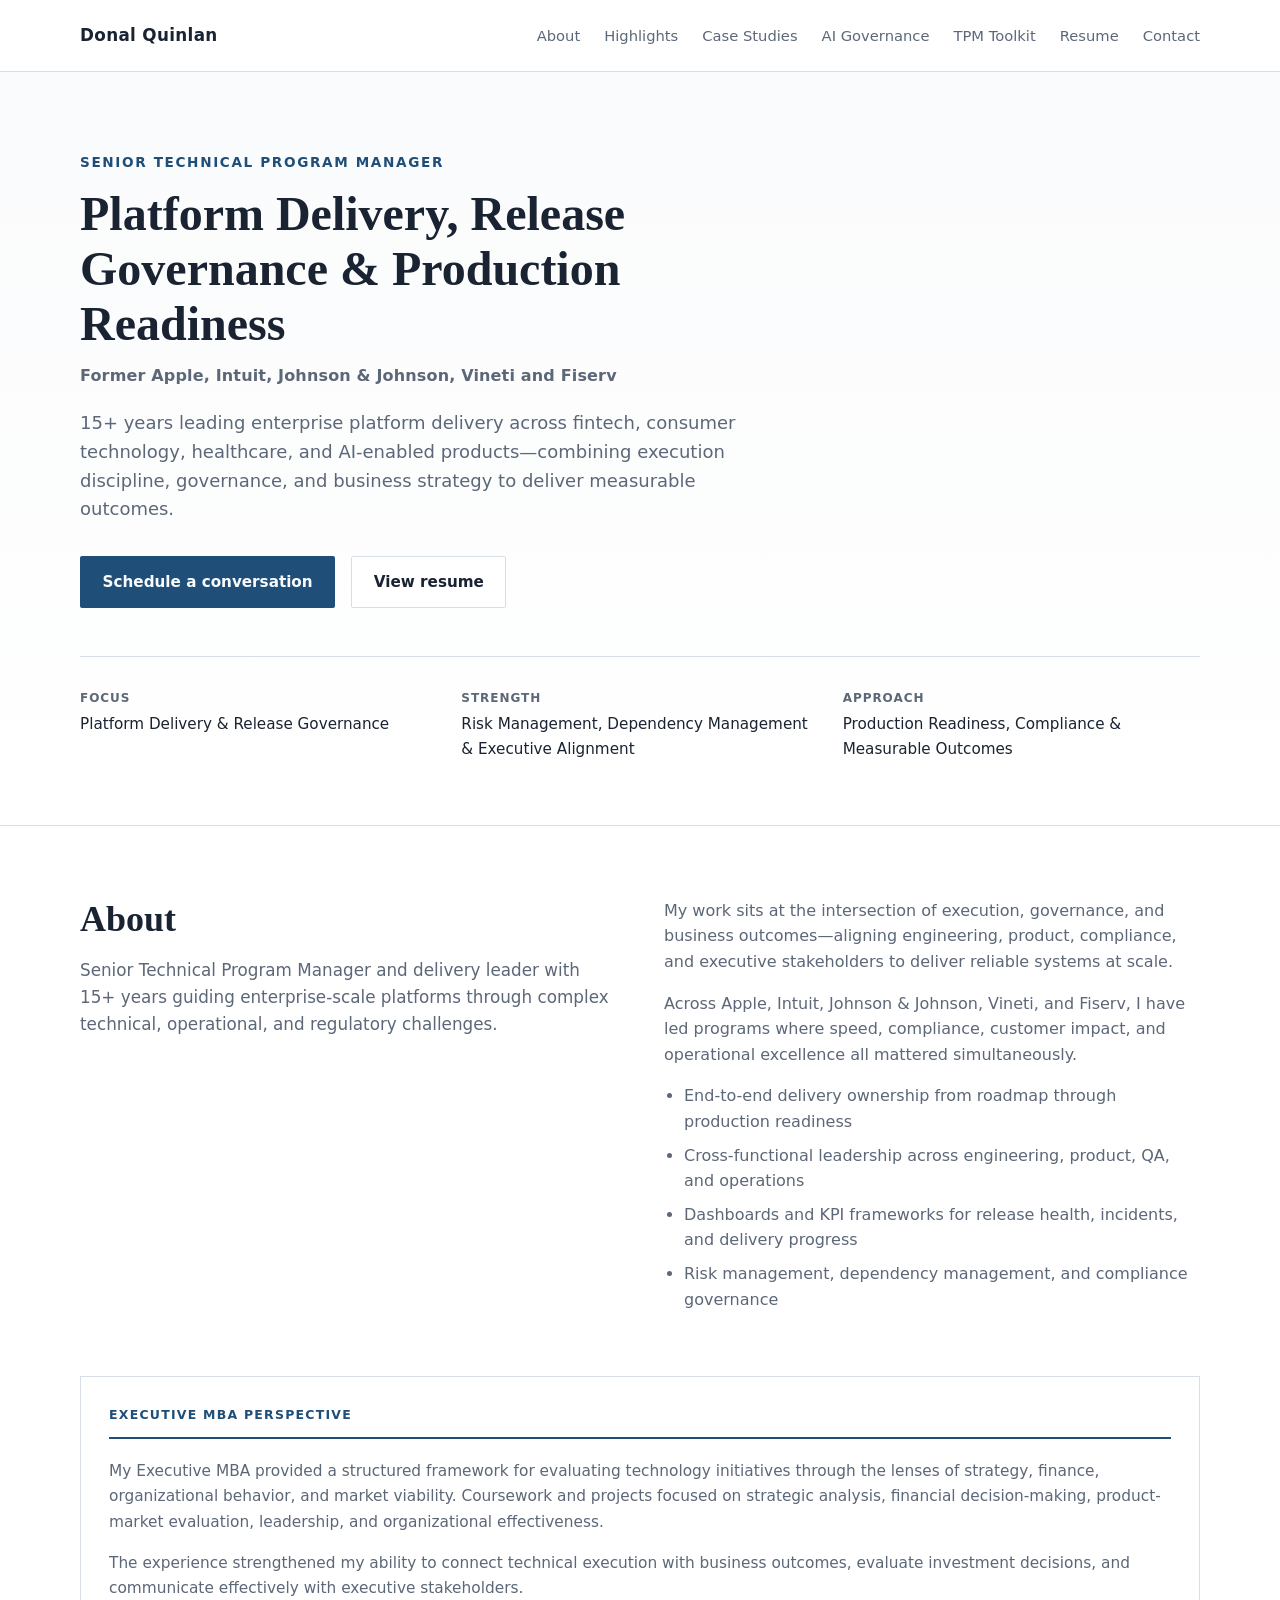
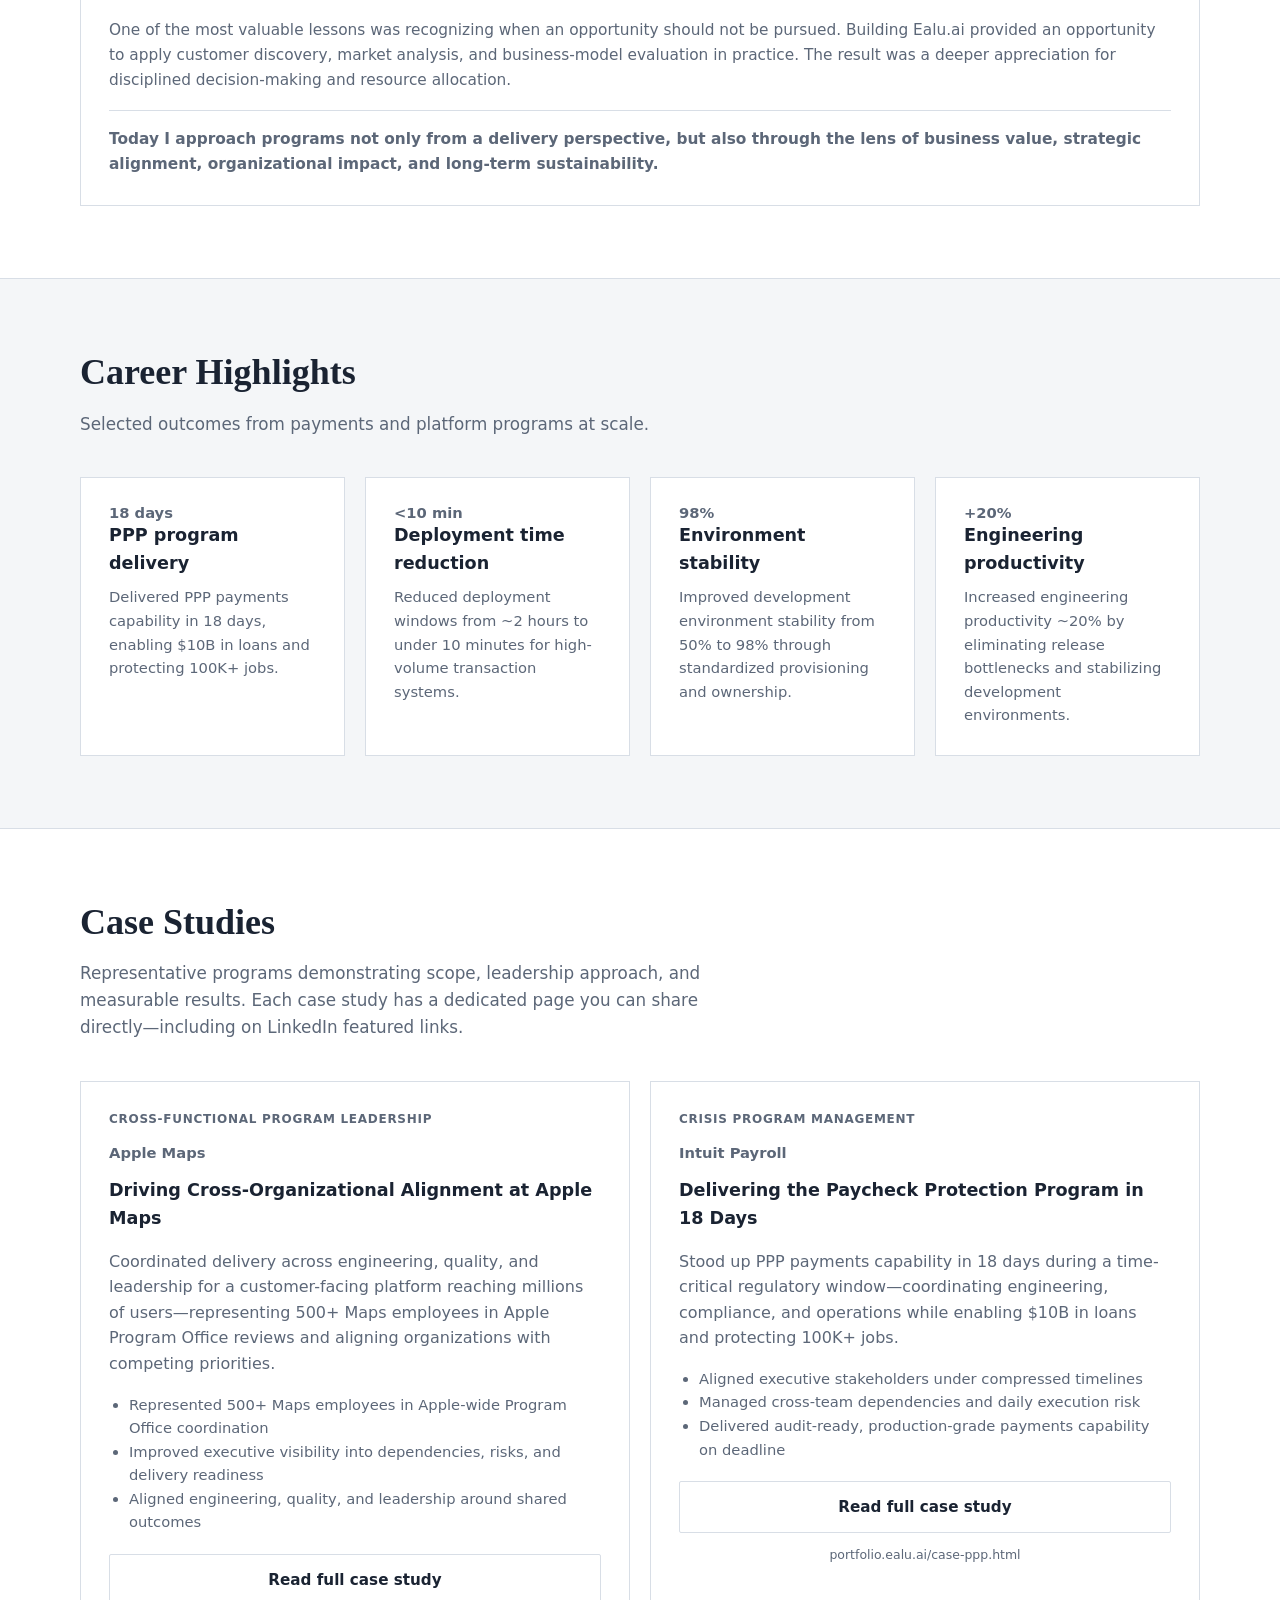
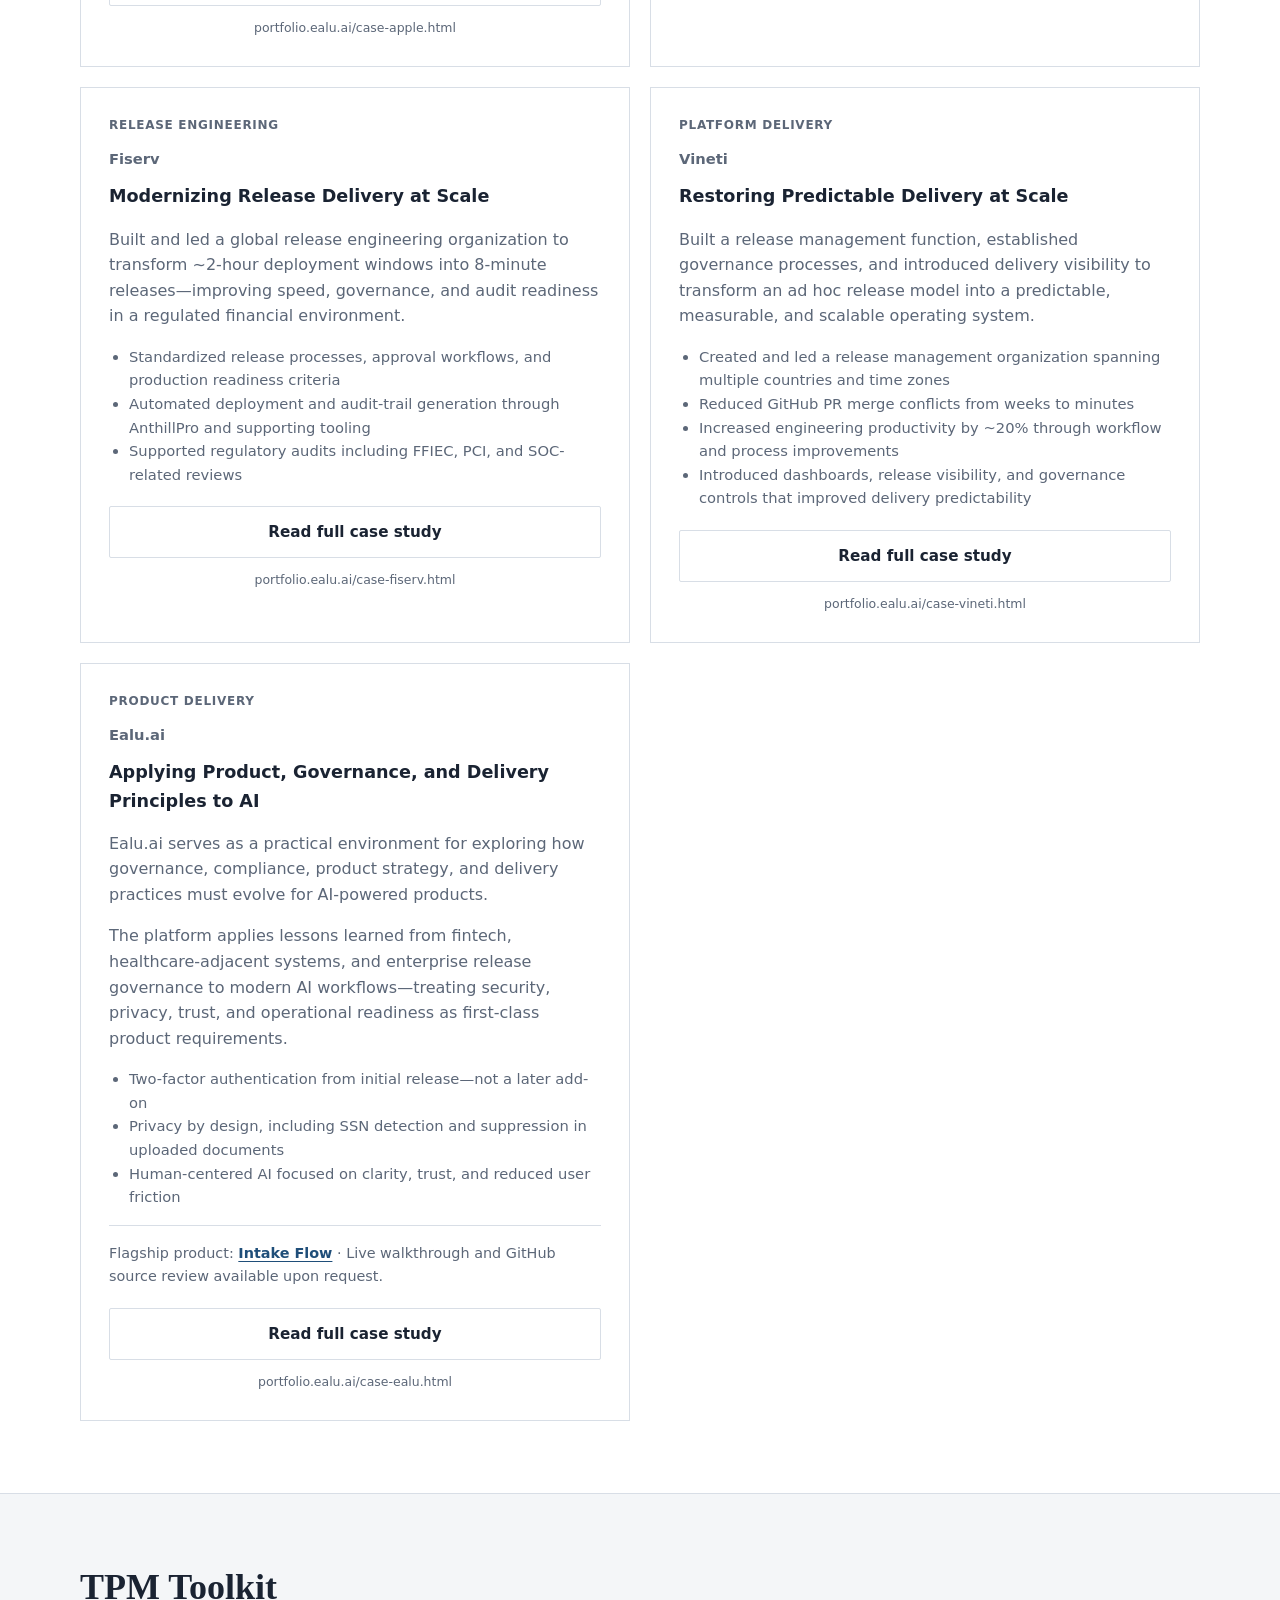
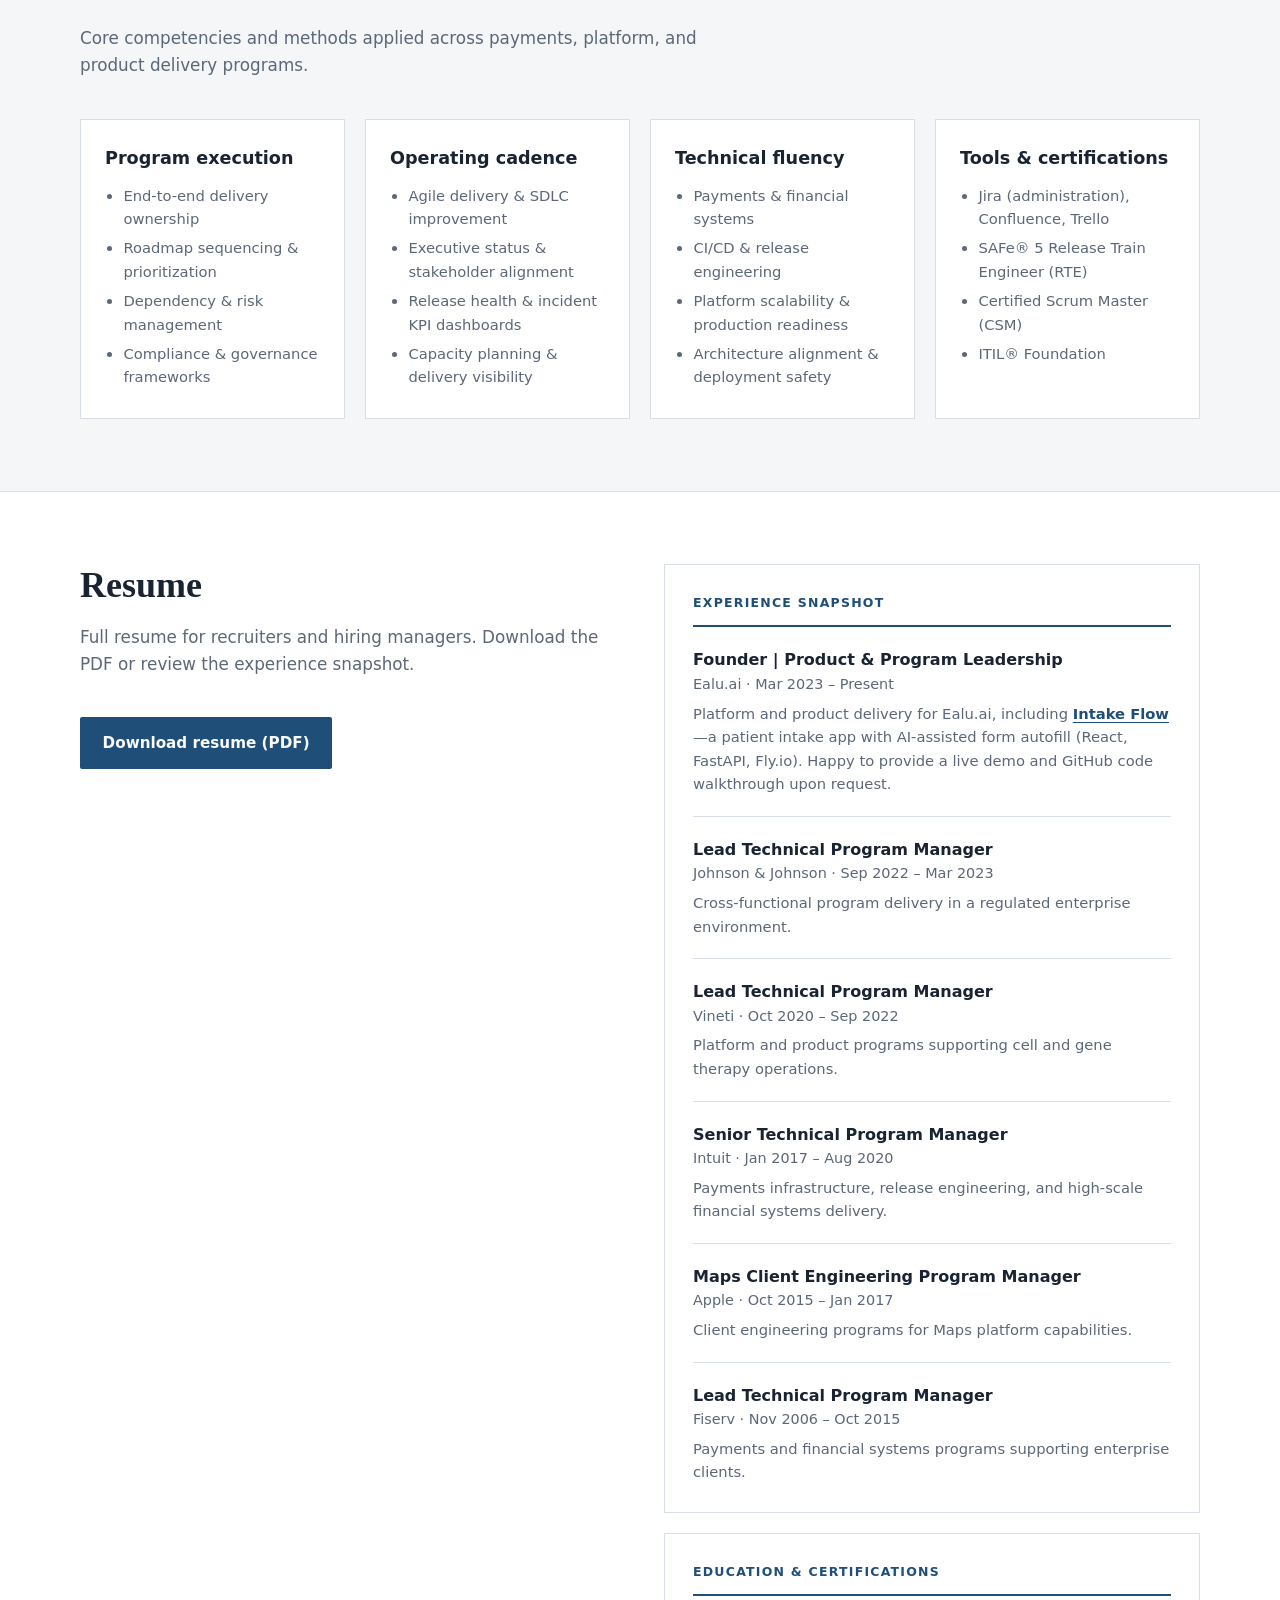
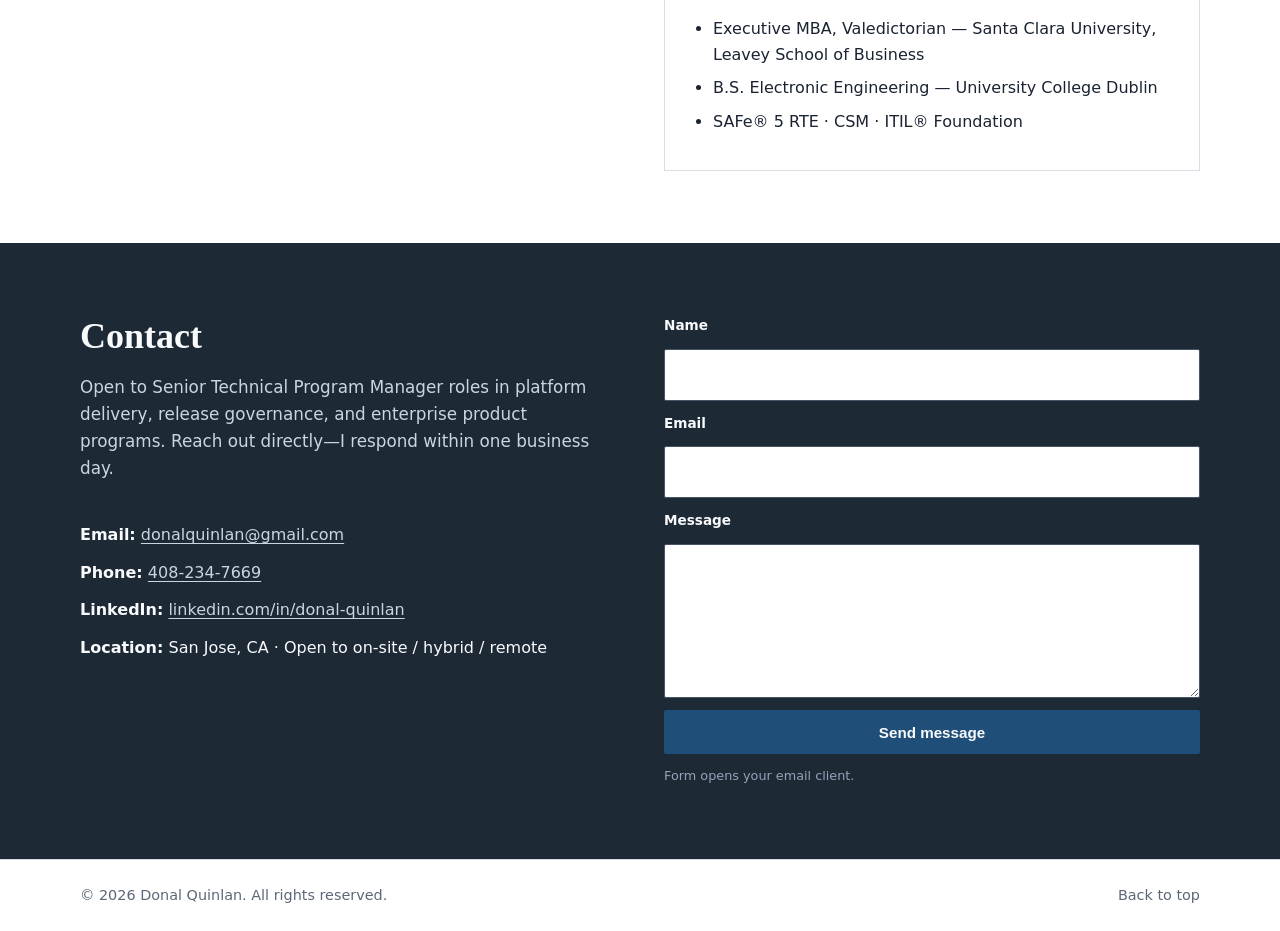
==== commit c99ff04f: "Add Apple Maps case study page and thumbnail. Introduces case-apple.html from the cross-organization" ====
--- a/index.html
+++ b/index.html
@@ -4,6 +4,17 @@
   <meta charset="UTF-8">
   <meta name="viewport" content="width=device-width, initial-scale=1.0">
   <meta name="description" content="Donal Quinlan — Senior Technical Program Manager specializing in platform delivery, release governance, production readiness, and enterprise-scale execution.">
+  <meta property="og:type" content="website">
+  <meta property="og:url" content="https://portfolio.ealu.ai/">
+  <meta property="og:title" content="Donal Quinlan | Senior Technical Program Manager">
+  <meta property="og:description" content="Donal Quinlan — Senior Technical Program Manager specializing in platform delivery, release governance, production readiness, and enterprise-scale execution.">
+  <meta property="og:image" content="https://portfolio.ealu.ai/thumbnails/portfolio.png">
+  <meta property="og:image:width" content="1200">
+  <meta property="og:image:height" content="627">
+  <meta name="twitter:card" content="summary_large_image">
+  <meta name="twitter:title" content="Donal Quinlan | Senior Technical Program Manager">
+  <meta name="twitter:description" content="Donal Quinlan — Senior Technical Program Manager specializing in platform delivery, release governance, production readiness, and enterprise-scale execution.">
+  <meta name="twitter:image" content="https://portfolio.ealu.ai/thumbnails/portfolio.png">
   <title>Donal Quinlan | Senior Technical Program Manager</title>
   <link rel="stylesheet" href="styles.css">
 </head>
@@ -154,6 +165,23 @@
           Each case study has a dedicated page you can share directly—including on LinkedIn featured links.
         </p>
         <div class="case-grid">
+          <article id="case-apple" class="case-card">
+            <p class="case-tag">Cross-functional program leadership</p>
+            <p class="case-company">Apple Maps</p>
+            <h3>Driving Cross-Organizational Alignment at Apple Maps</h3>
+            <p>
+              Coordinated delivery across engineering, quality, and leadership for a customer-facing platform
+              reaching millions of users—representing 500+ Maps employees in Apple Program Office reviews and
+              aligning organizations with competing priorities.
+            </p>
+            <ul>
+              <li>Represented 500+ Maps employees in Apple-wide Program Office coordination</li>
+              <li>Improved executive visibility into dependencies, risks, and delivery readiness</li>
+              <li>Aligned engineering, quality, and leadership around shared outcomes</li>
+            </ul>
+            <a class="btn btn-secondary case-read-more" href="case-apple.html">Read full case study</a>
+            <p class="case-permalink"><a href="case-apple.html">portfolio.ealu.ai/case-apple.html</a></p>
+          </article>
           <article id="case-ppp" class="case-card">
             <p class="case-tag">Crisis program management</p>
             <p class="case-company">Intuit Payroll</p>
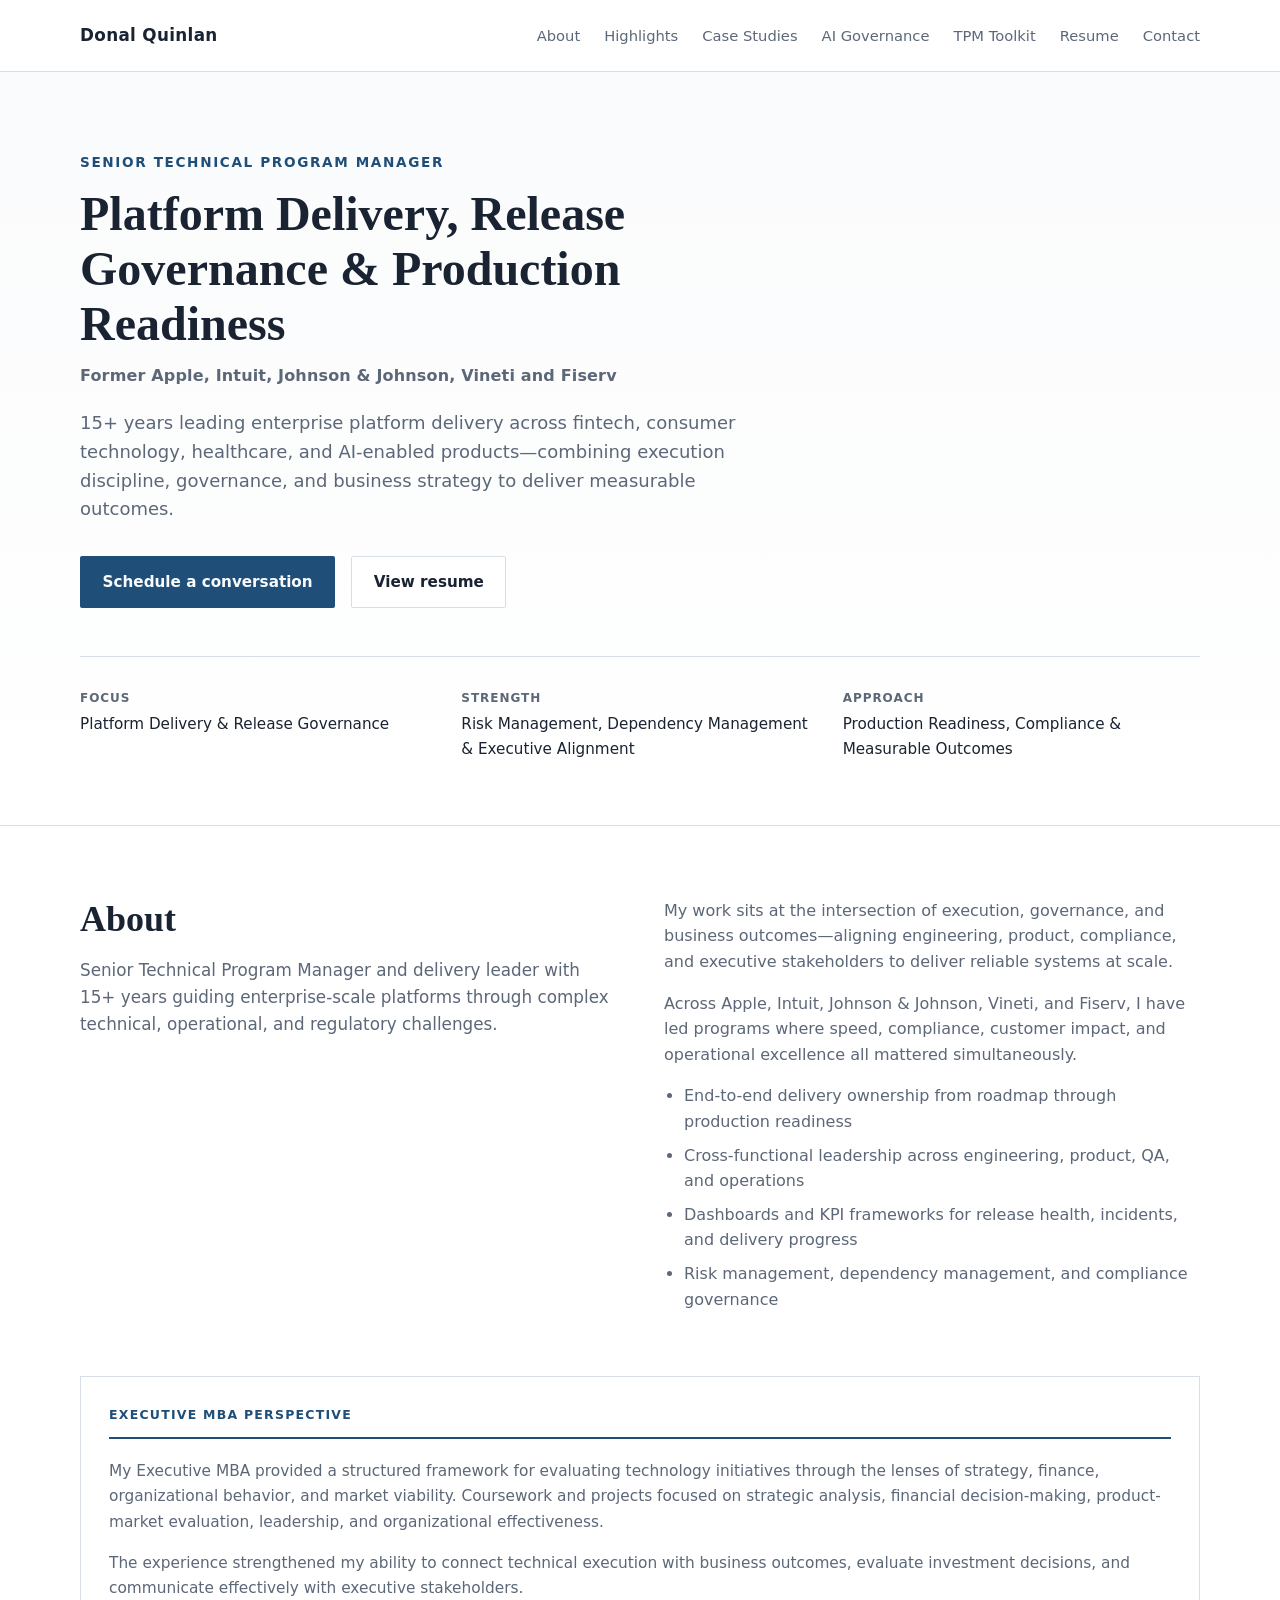
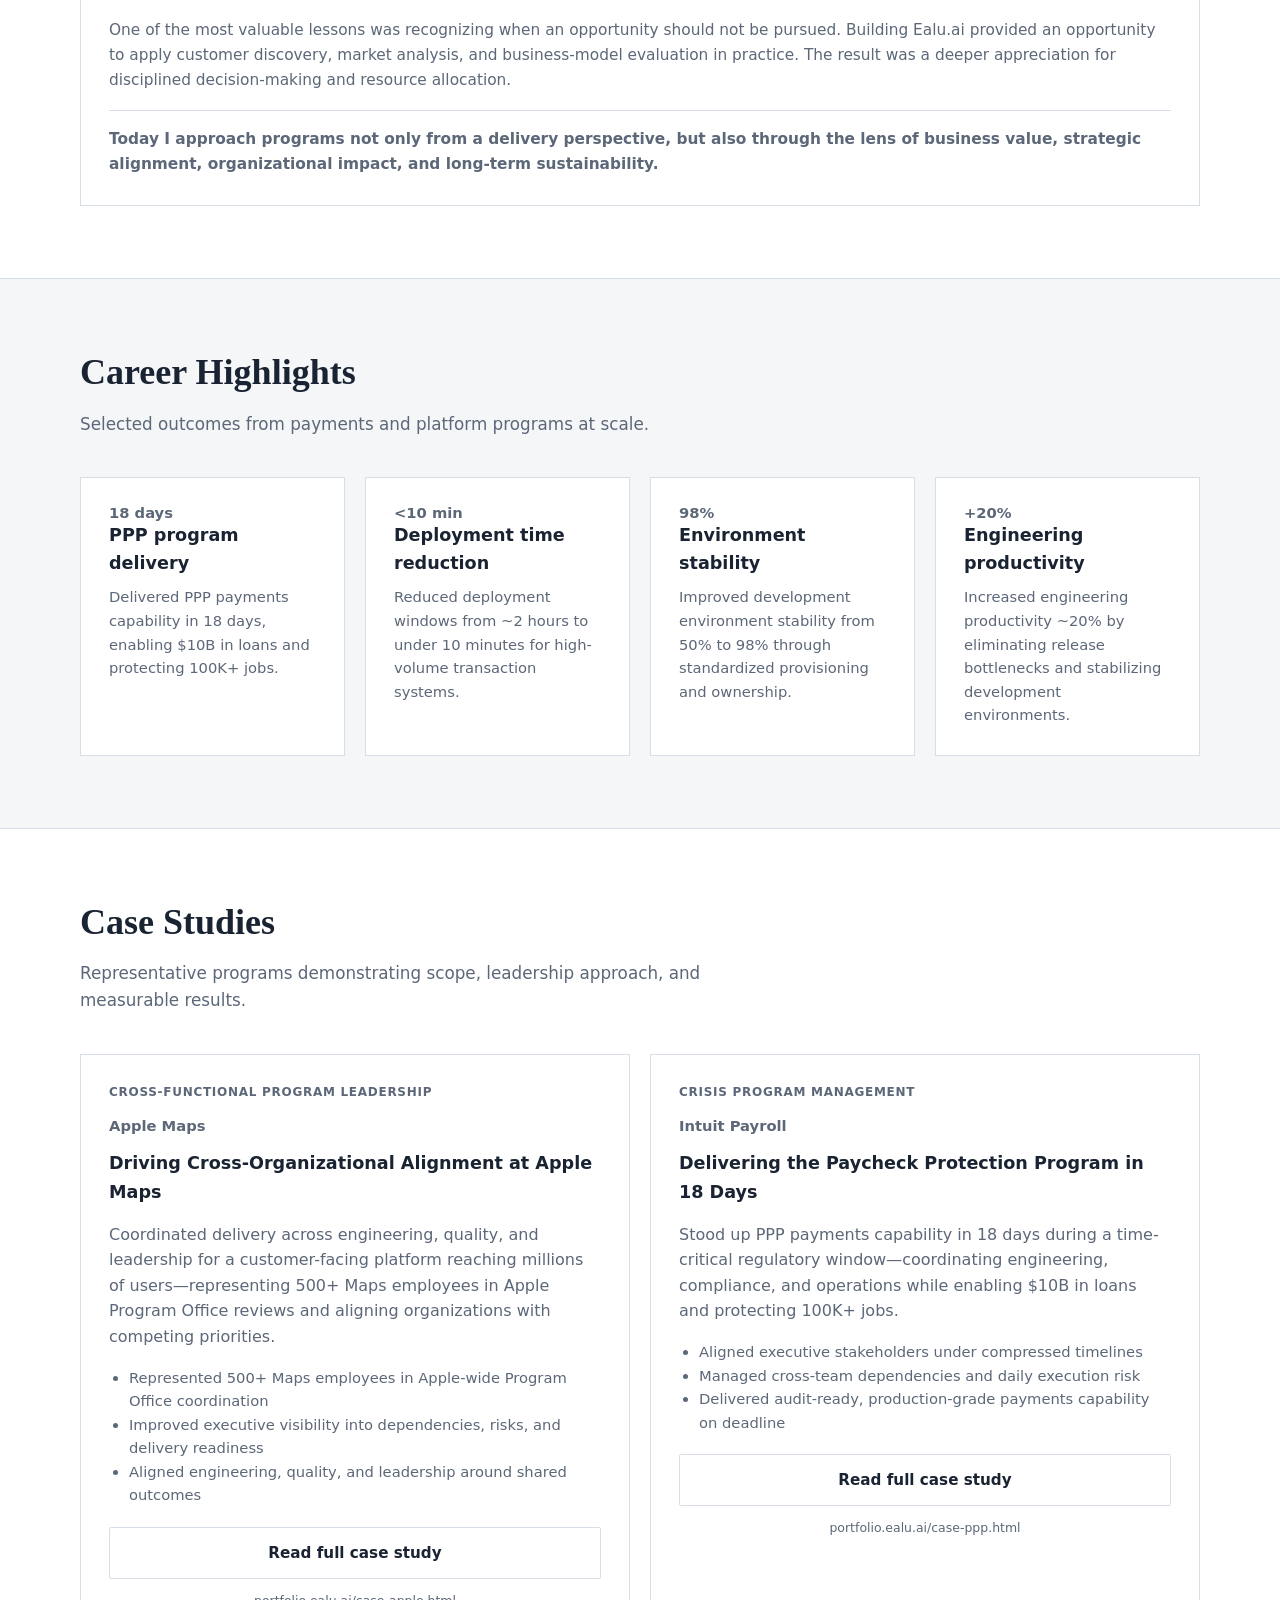
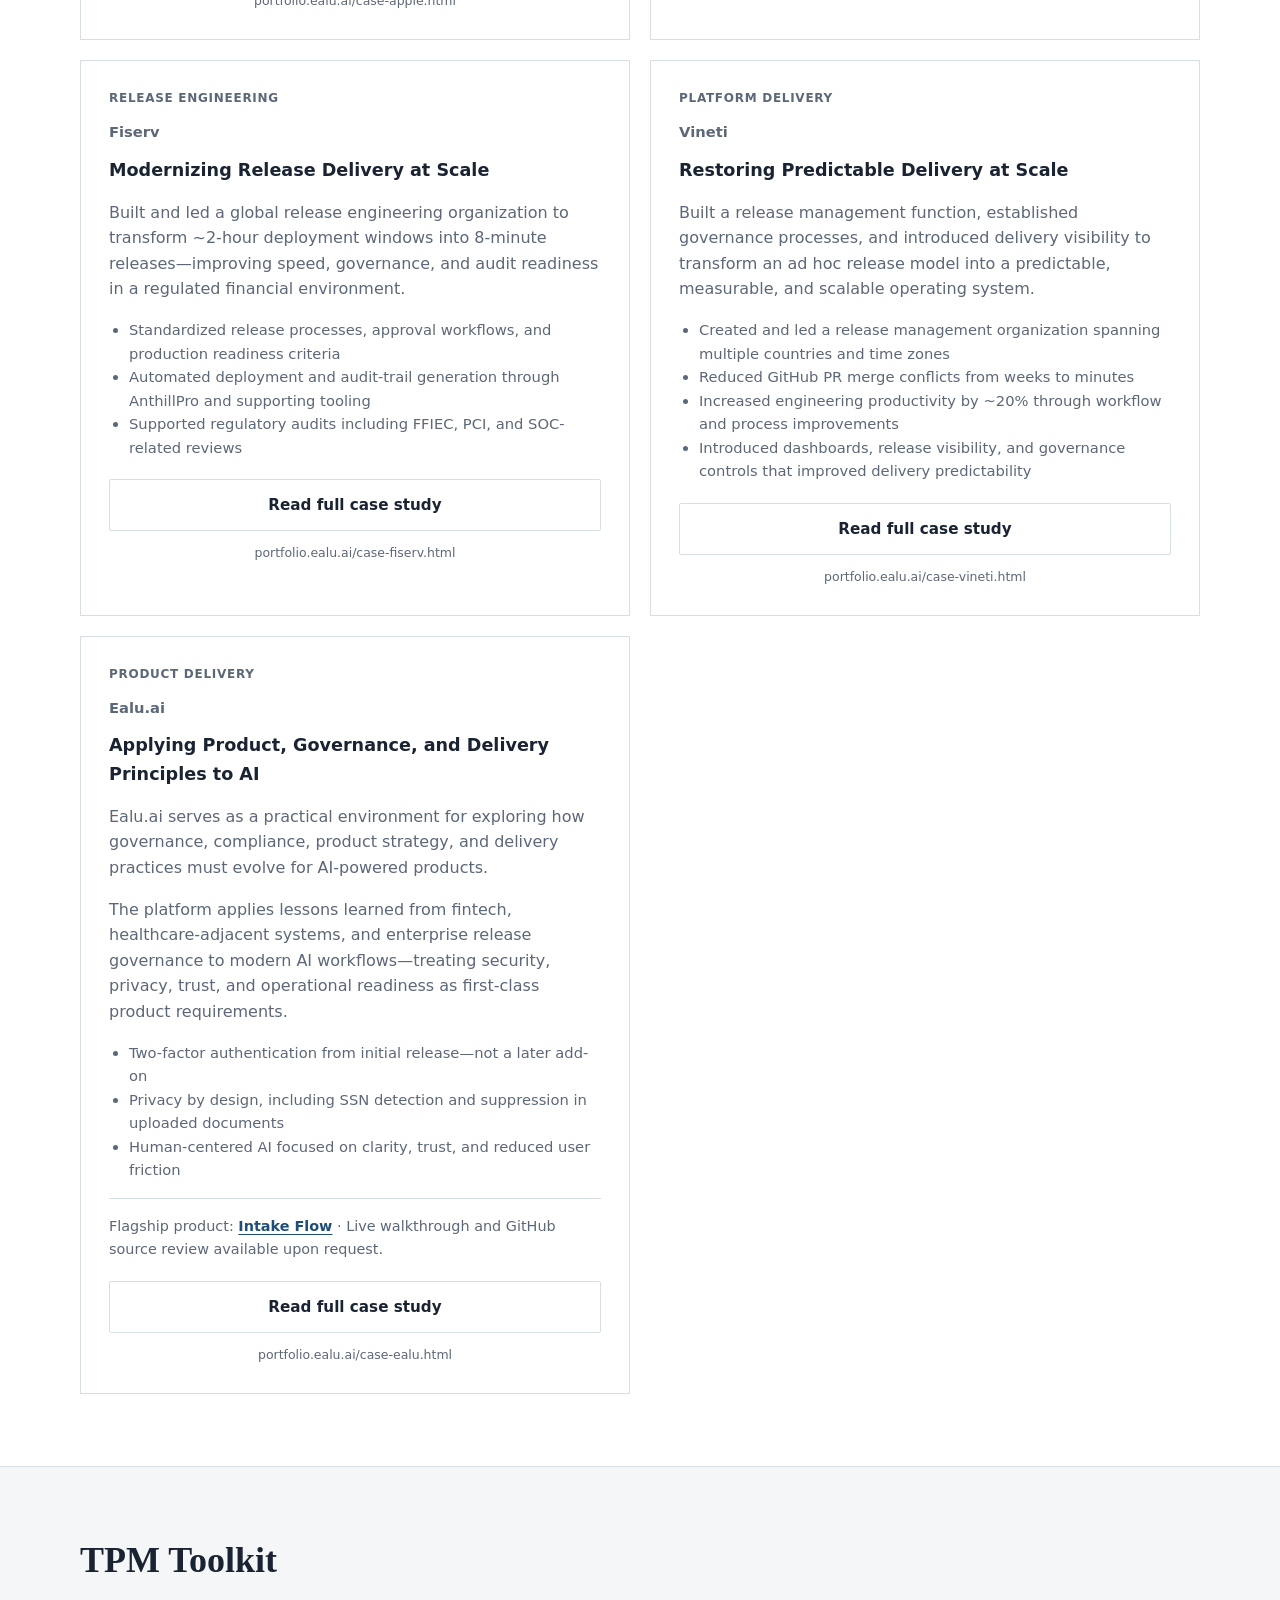
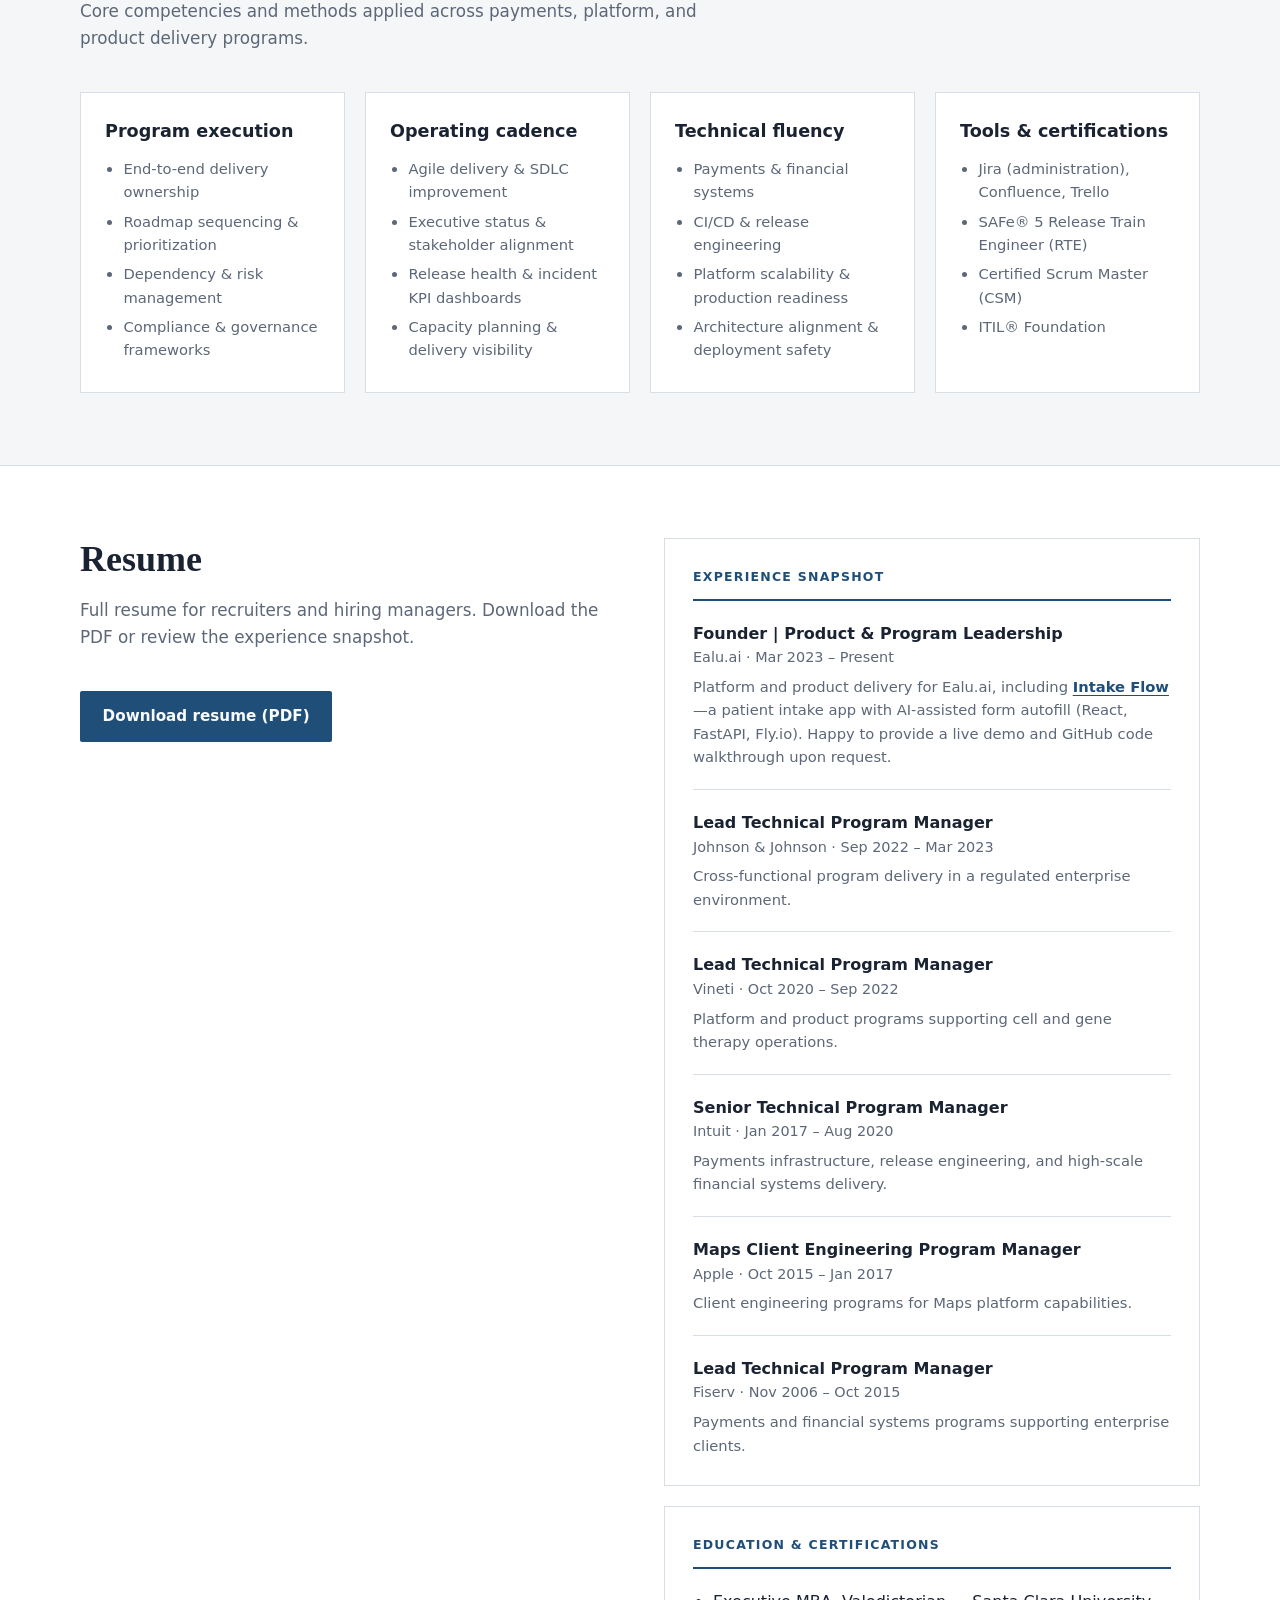
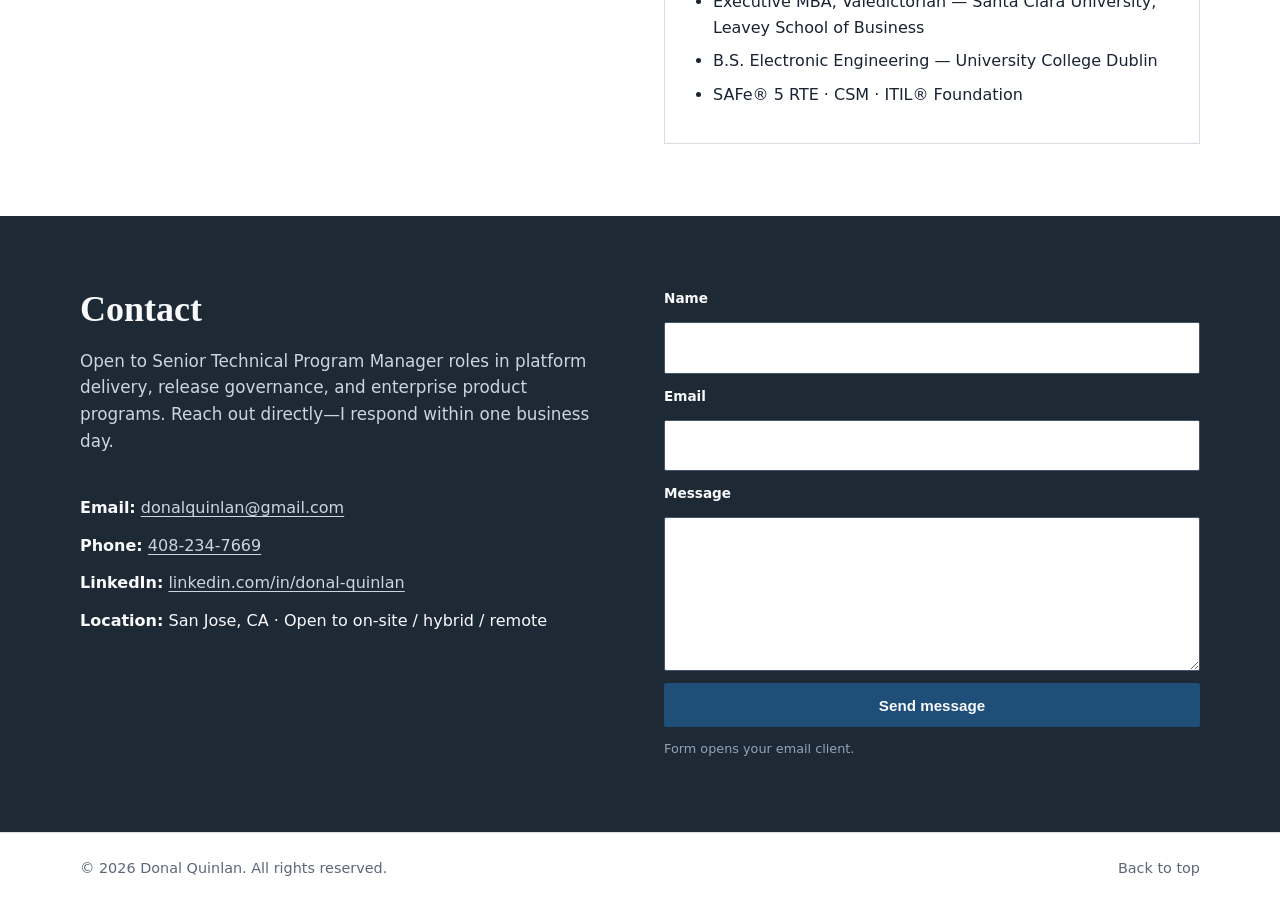
==== commit 228c557a: "Remove LinkedIn-specific copy from case studies intro. Keep the section intro focused on program sco" ====
--- a/index.html
+++ b/index.html
@@ -162,7 +162,6 @@
         <h2>Case Studies</h2>
         <p class="section-intro">
           Representative programs demonstrating scope, leadership approach, and measurable results.
-          Each case study has a dedicated page you can share directly—including on LinkedIn featured links.
         </p>
         <div class="case-grid">
           <article id="case-apple" class="case-card">
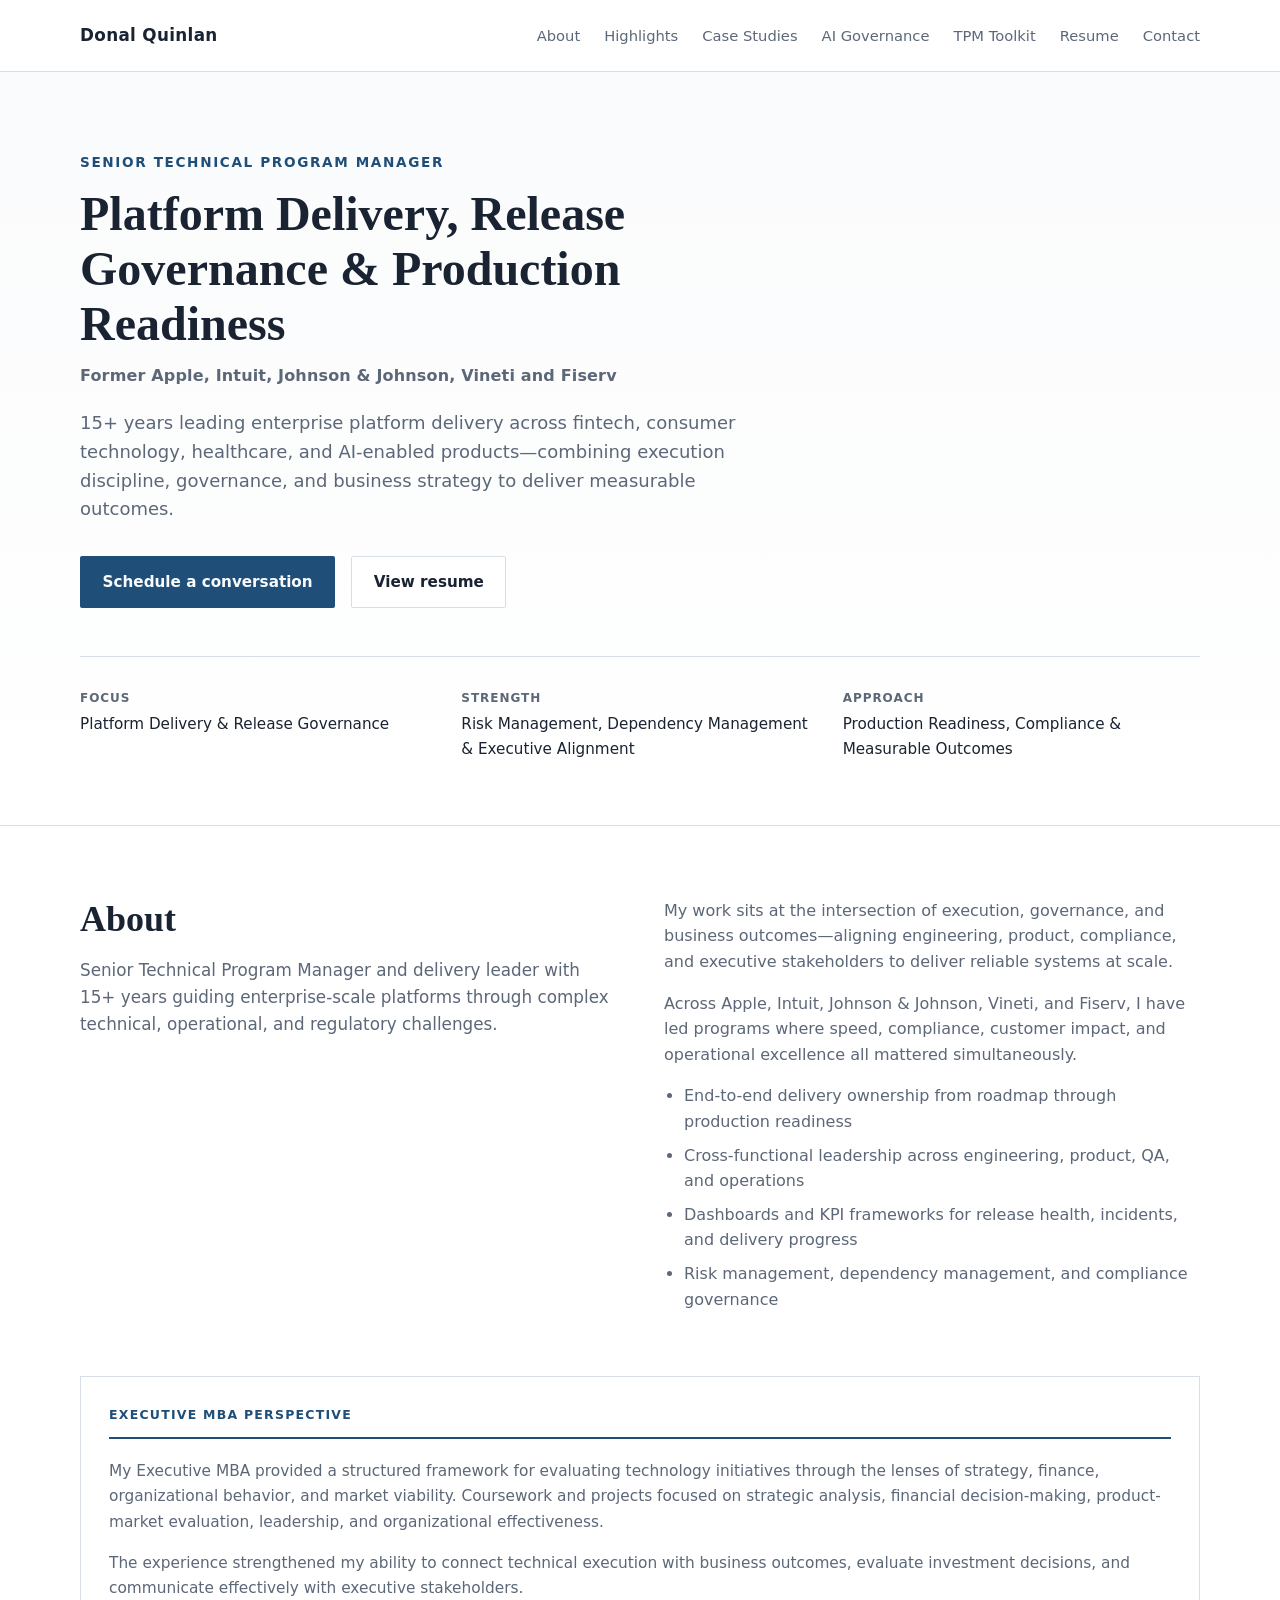
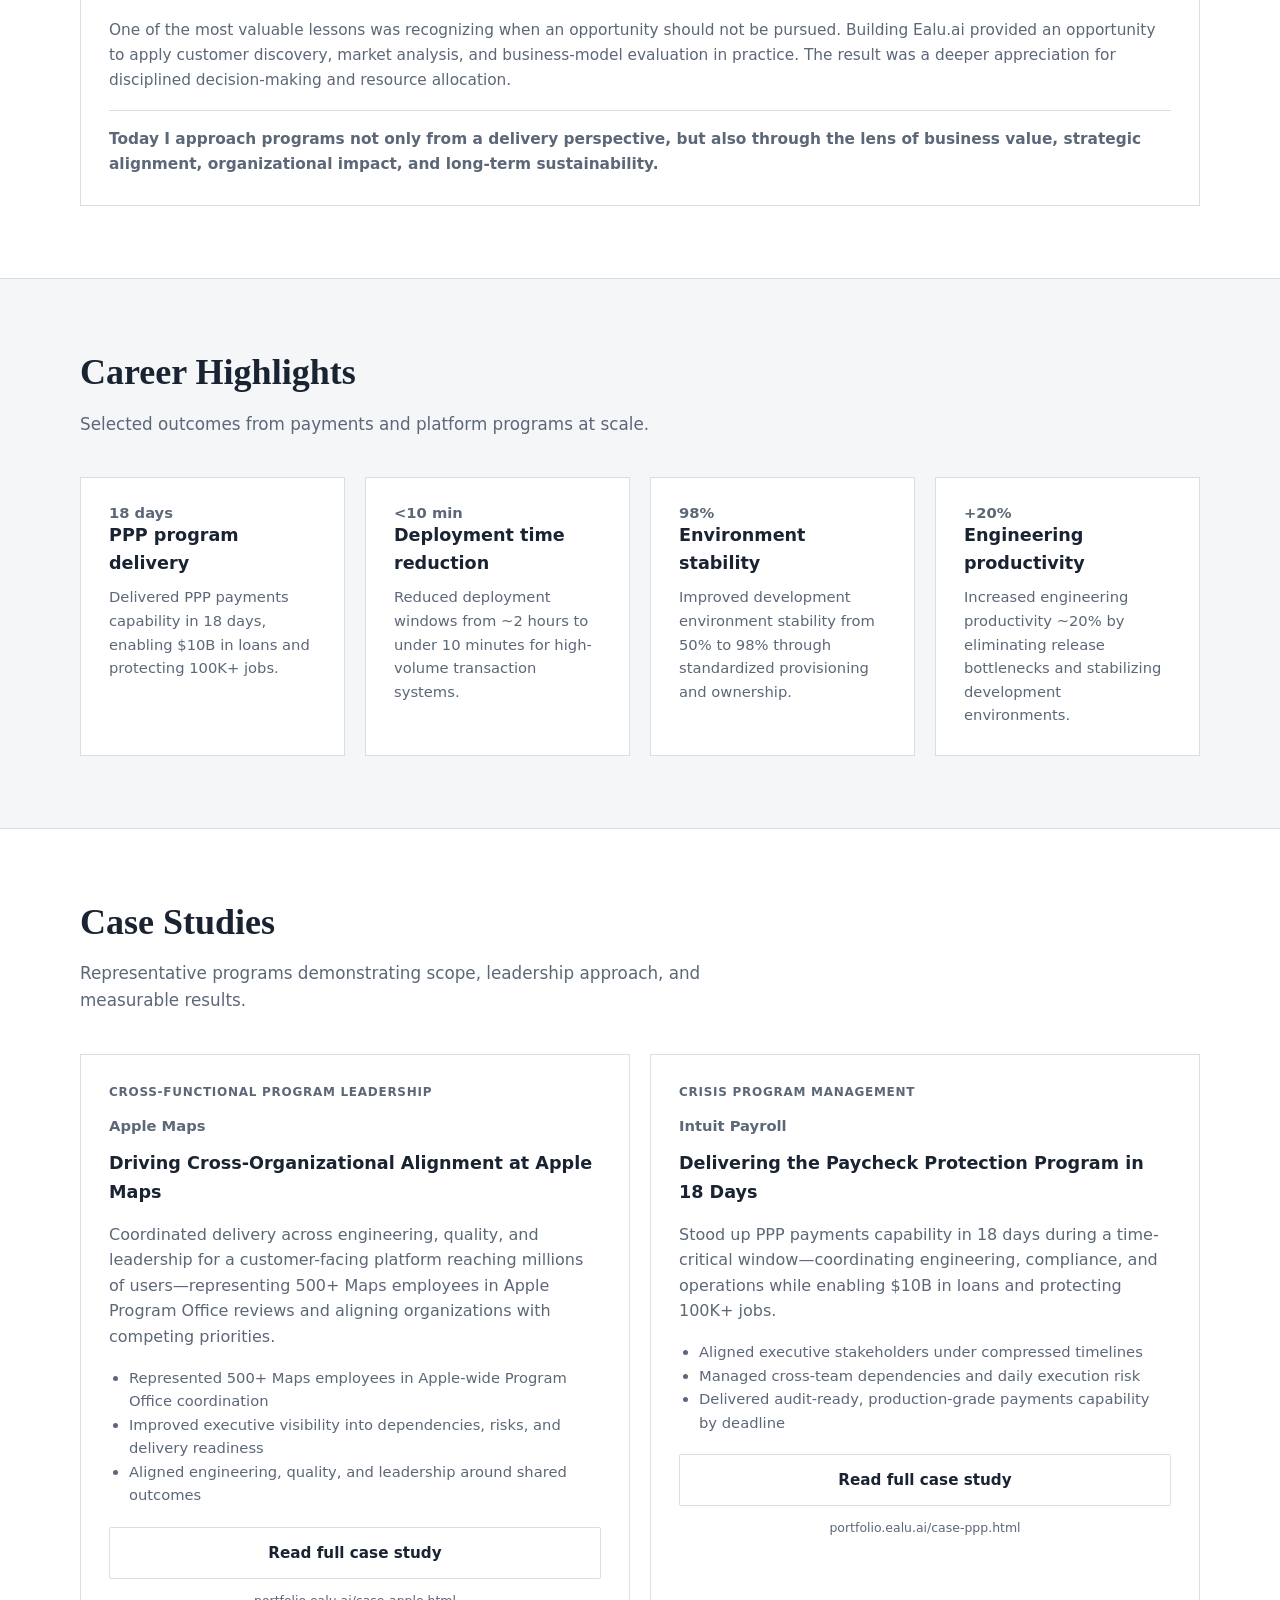
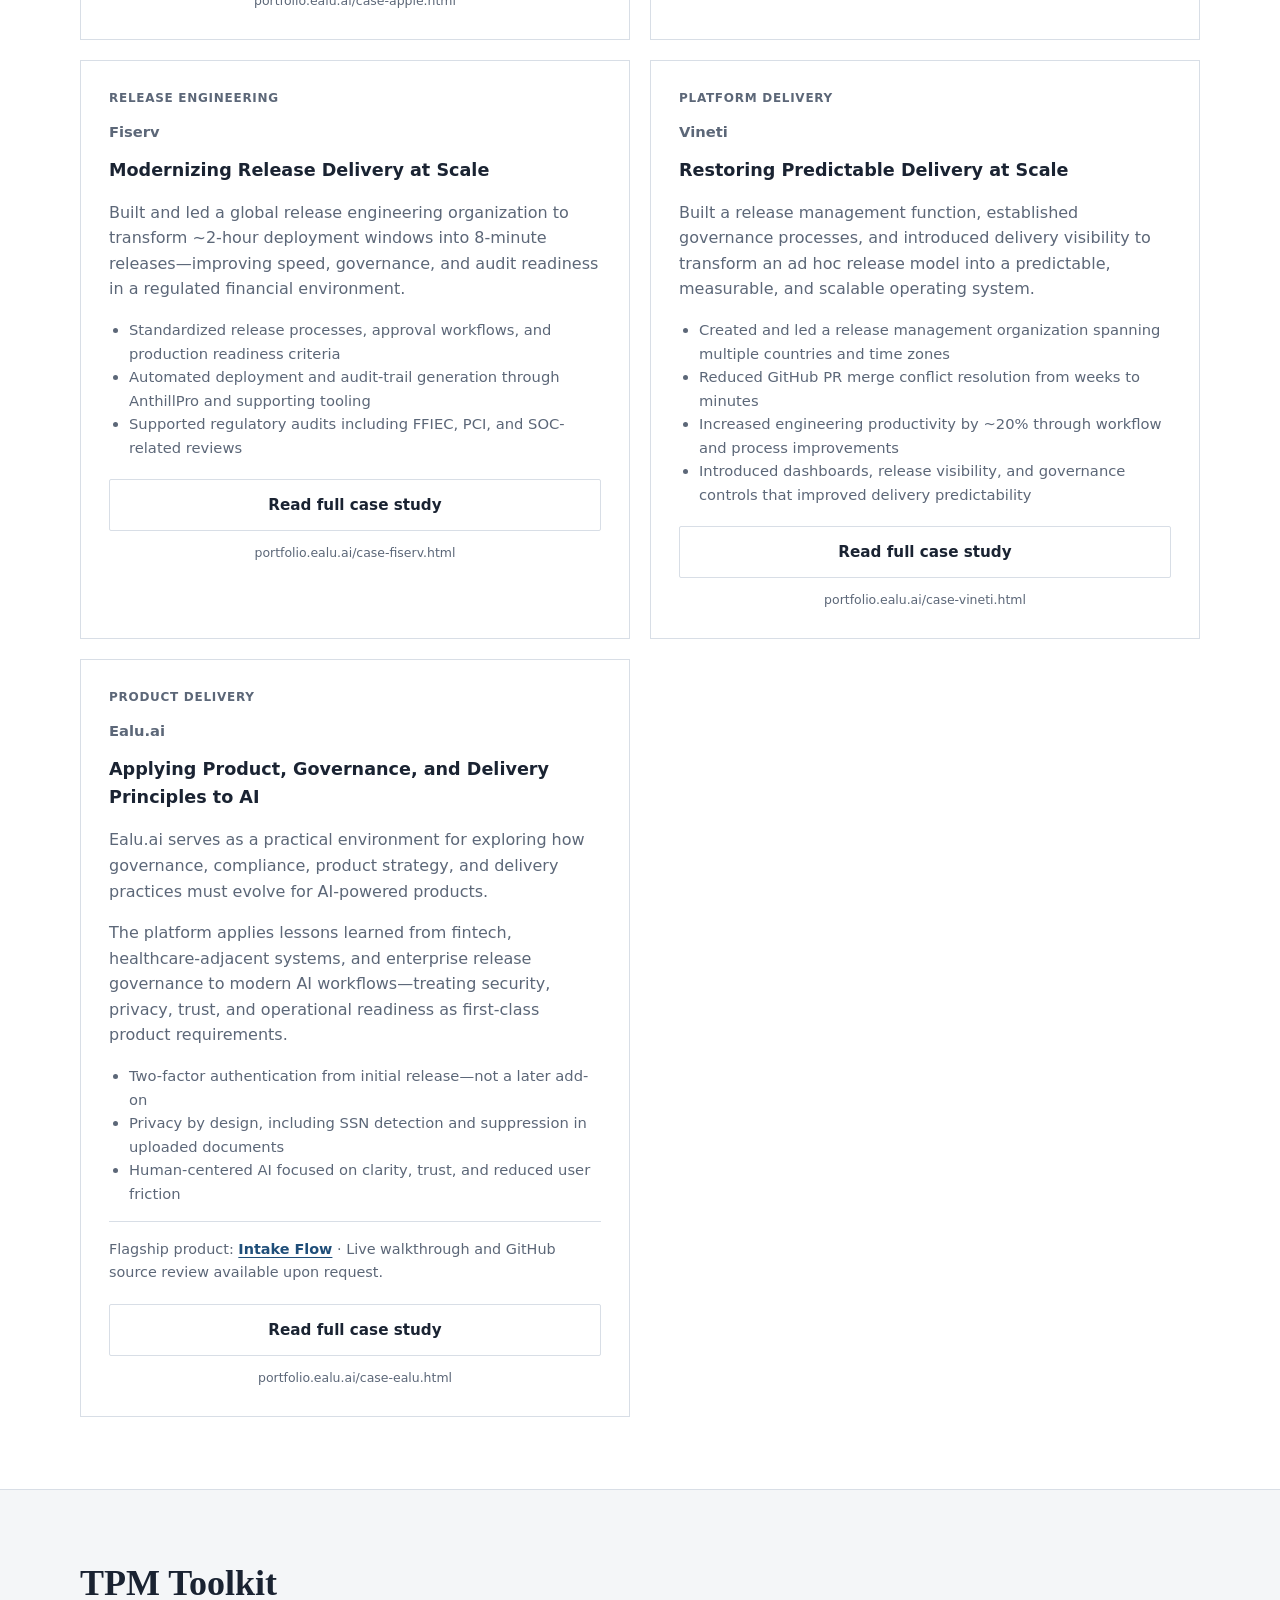
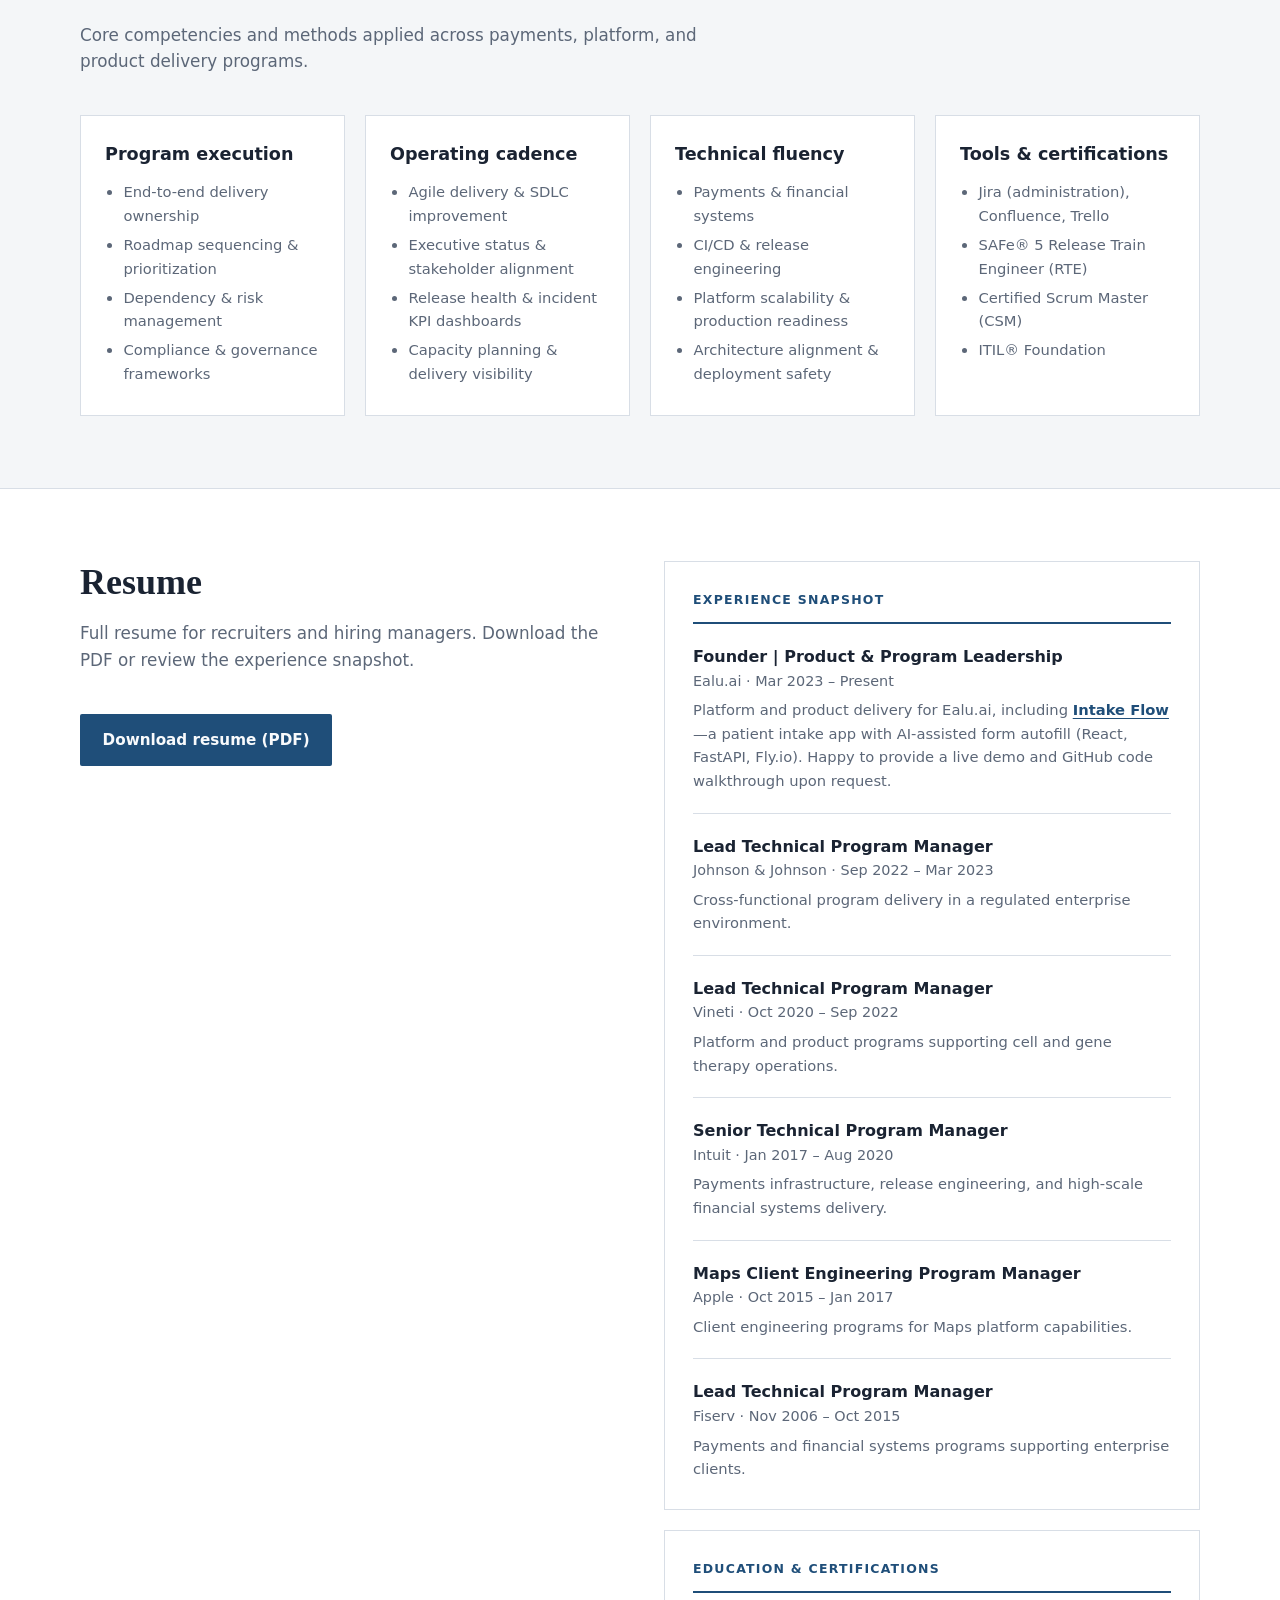
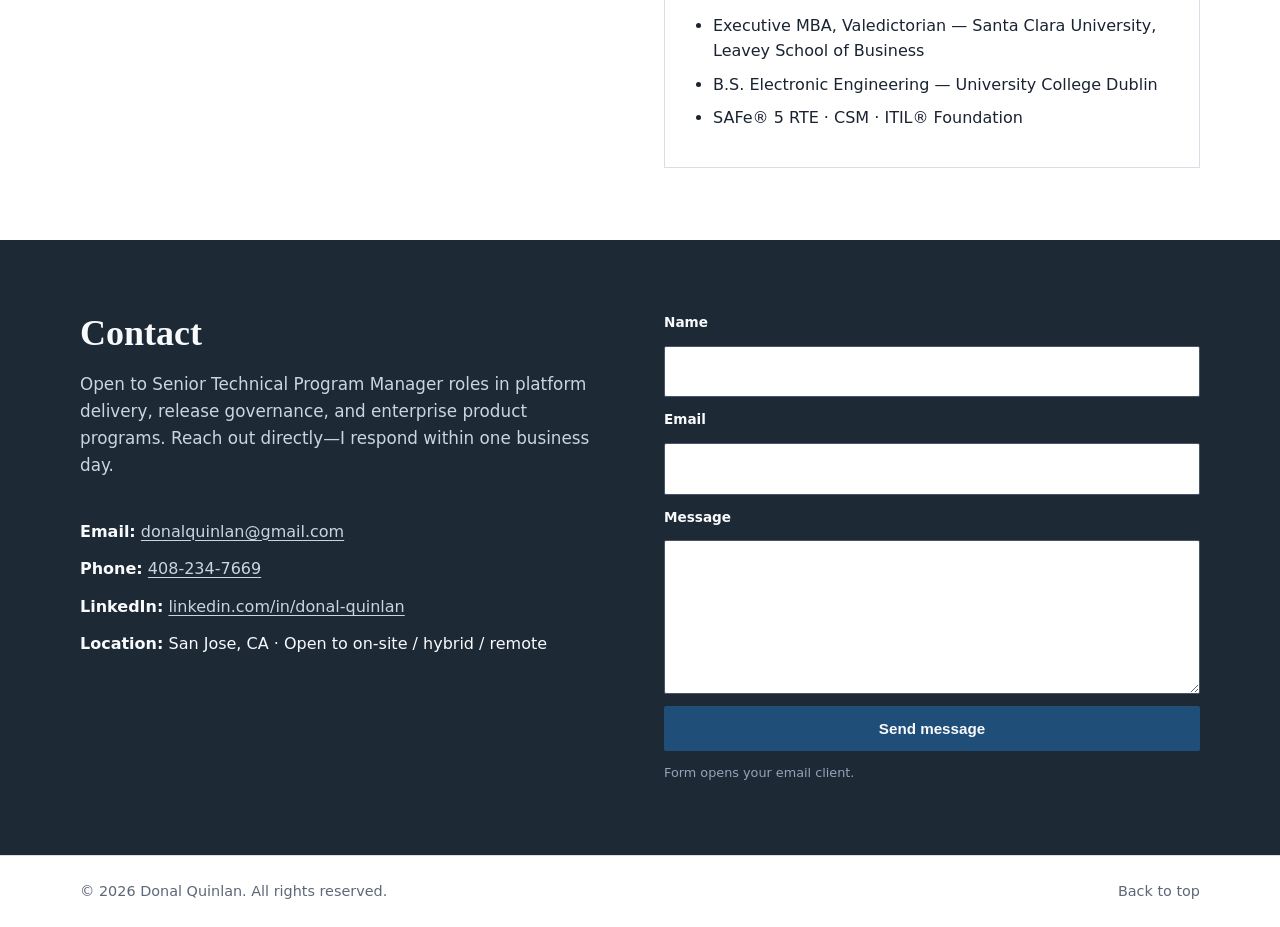
==== commit 0c39f498: "Refine PPP and Vineti case study card copy on homepage. Tighten wording around the PPP delivery wind" ====
--- a/index.html
+++ b/index.html
@@ -186,13 +186,13 @@
             <p class="case-company">Intuit Payroll</p>
             <h3>Delivering the Paycheck Protection Program in 18 Days</h3>
             <p>
-              Stood up PPP payments capability in 18 days during a time-critical regulatory window—coordinating
+              Stood up PPP payments capability in 18 days during a time-critical window—coordinating
               engineering, compliance, and operations while enabling $10B in loans and protecting 100K+ jobs.
             </p>
             <ul>
               <li>Aligned executive stakeholders under compressed timelines</li>
               <li>Managed cross-team dependencies and daily execution risk</li>
-              <li>Delivered audit-ready, production-grade payments capability on deadline</li>
+              <li>Delivered audit-ready, production-grade payments capability by deadline</li>
             </ul>
             <a class="btn btn-secondary case-read-more" href="case-ppp.html">Read full case study</a>
             <p class="case-permalink"><a href="case-ppp.html">portfolio.ealu.ai/case-ppp.html</a></p>
@@ -223,7 +223,7 @@
             </p>
             <ul>
               <li>Created and led a release management organization spanning multiple countries and time zones</li>
-              <li>Reduced GitHub PR merge conflicts from weeks to minutes</li>
+              <li>Reduced GitHub PR merge conflict resolution from weeks to minutes</li>
               <li>Increased engineering productivity by ~20% through workflow and process improvements</li>
               <li>Introduced dashboards, release visibility, and governance controls that improved delivery predictability</li>
             </ul>
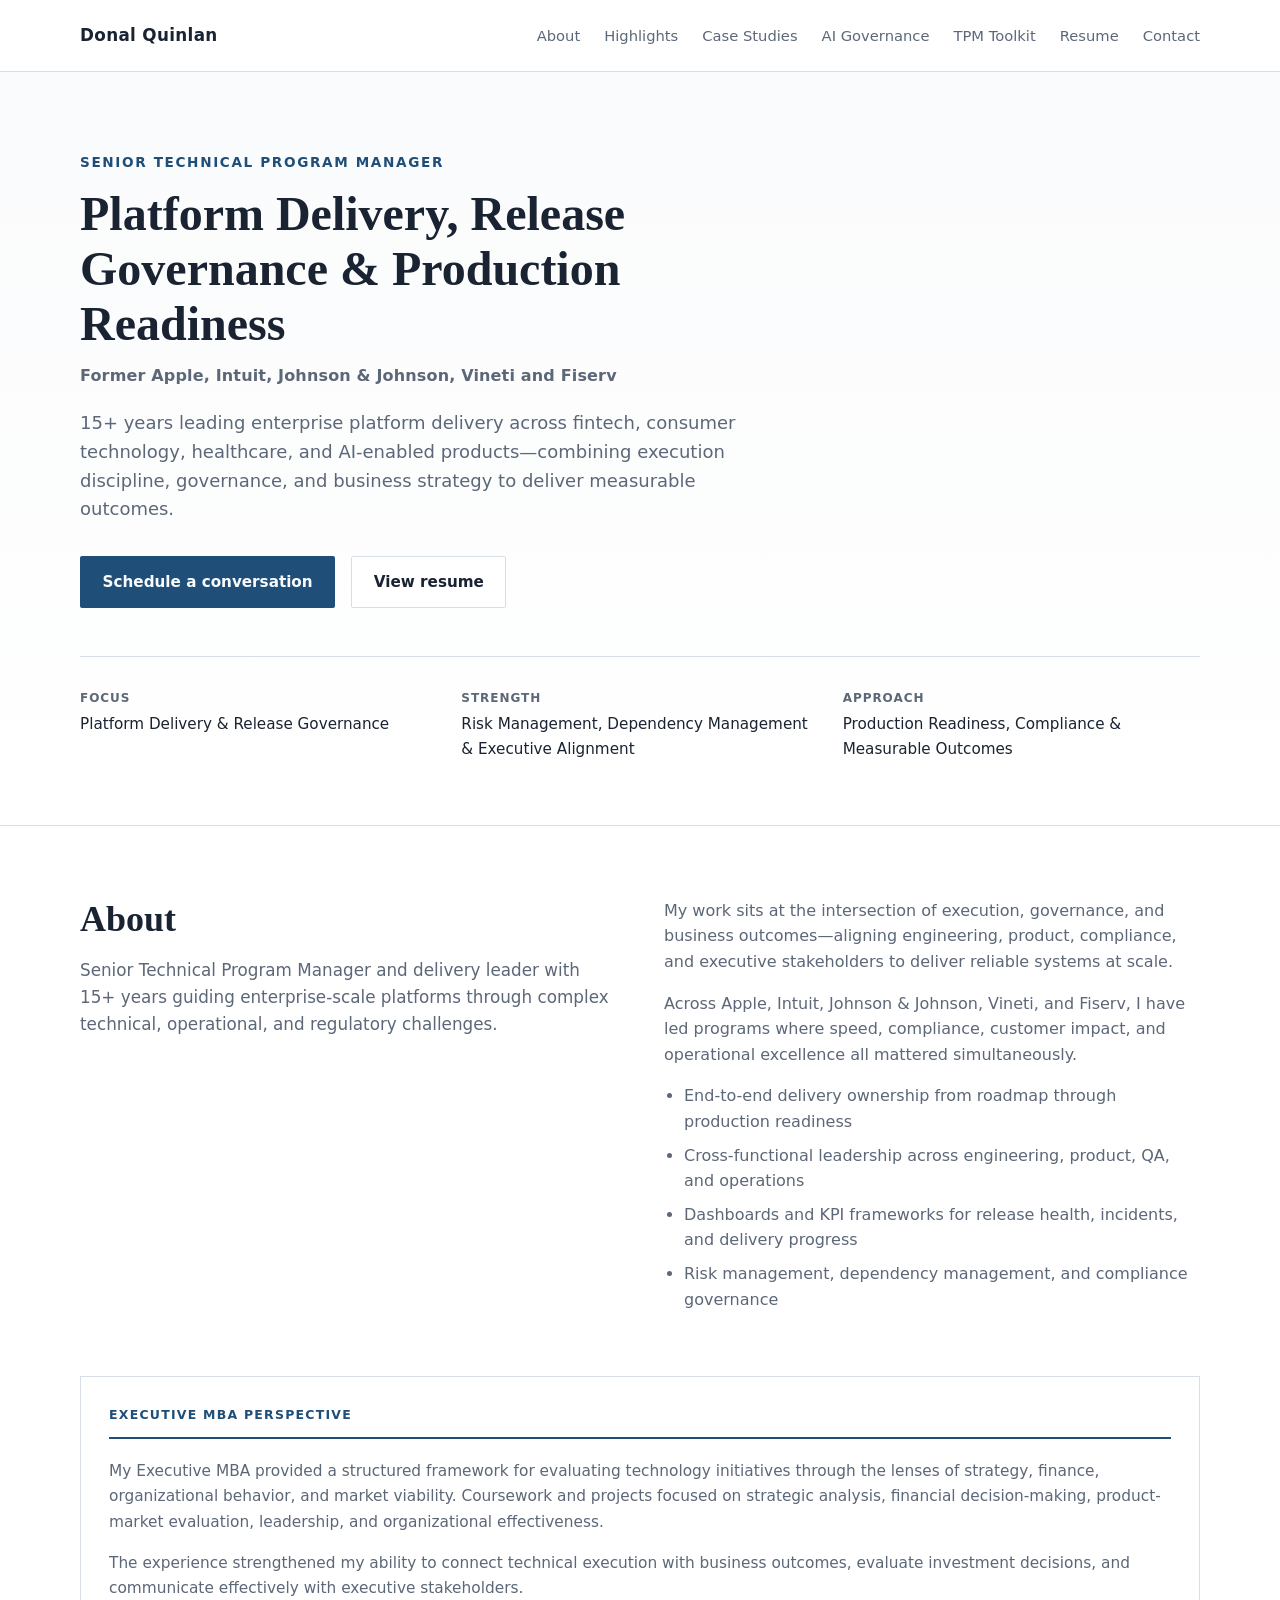
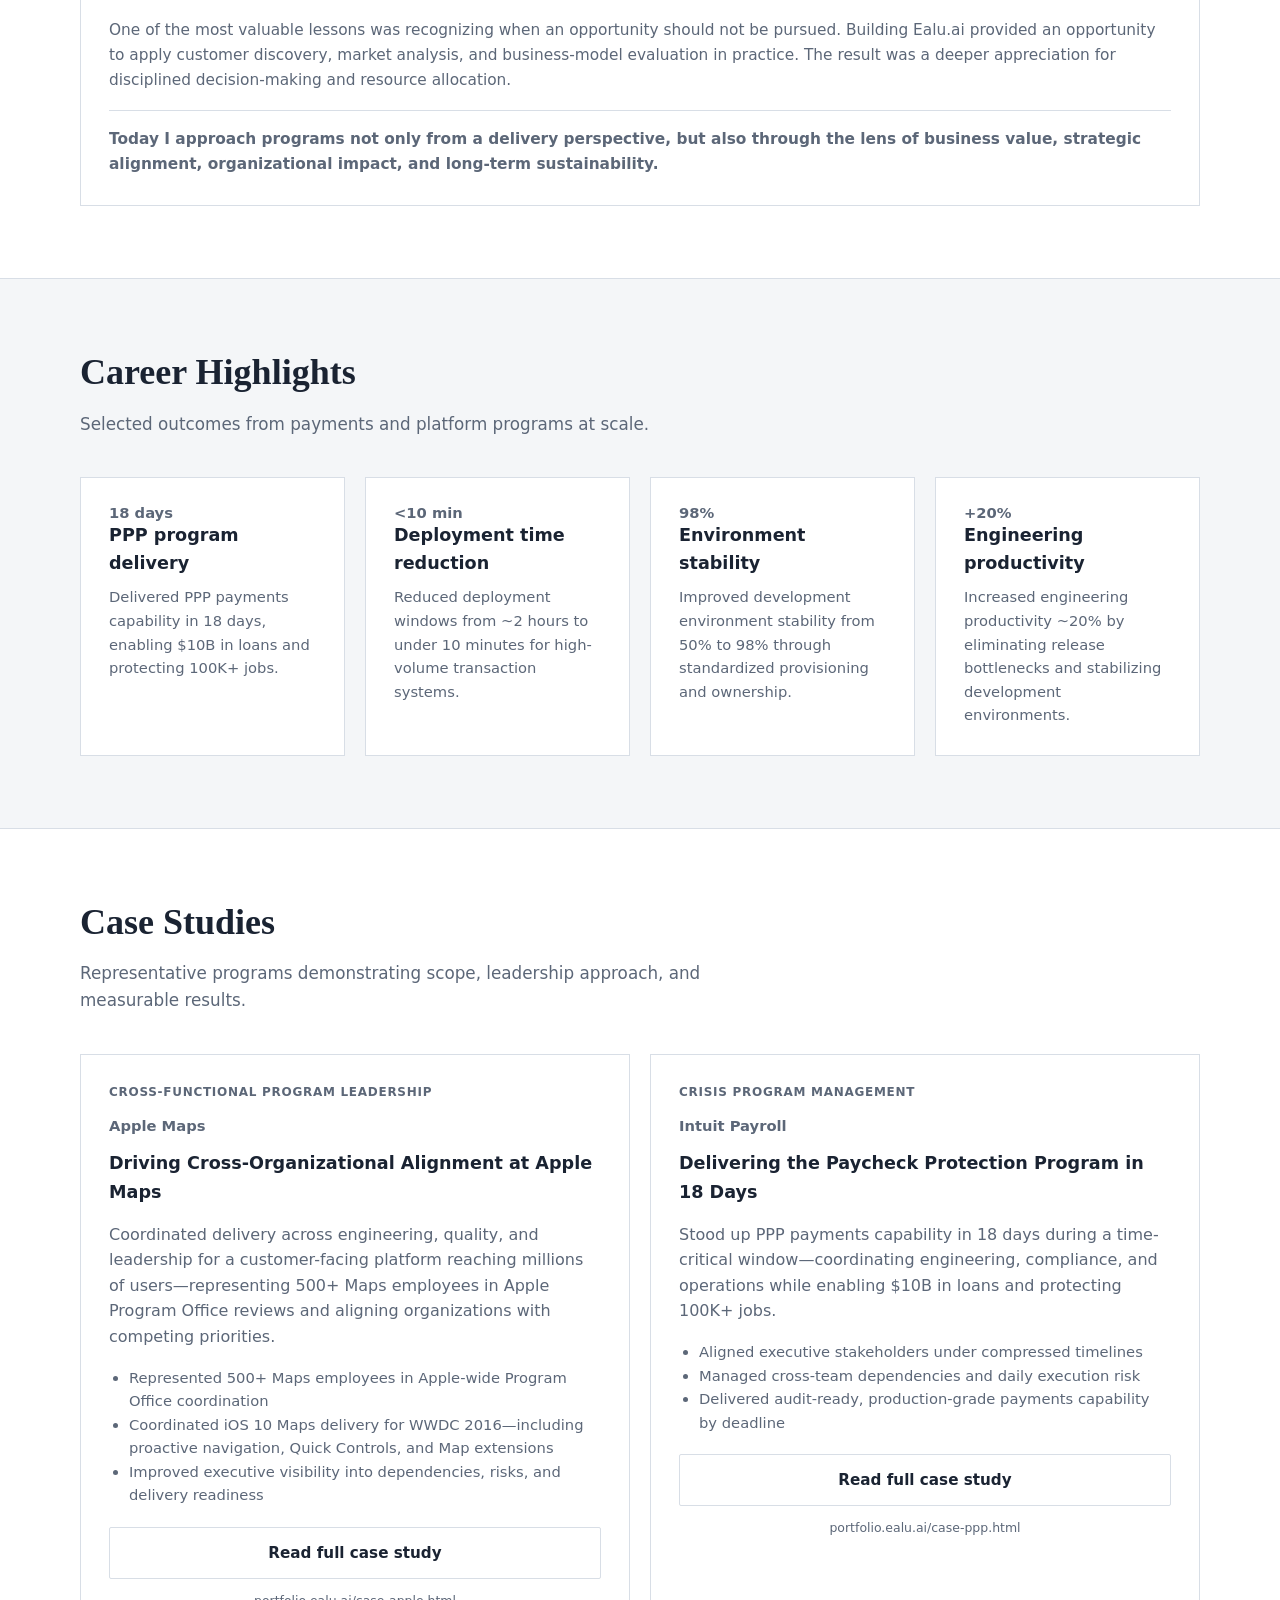
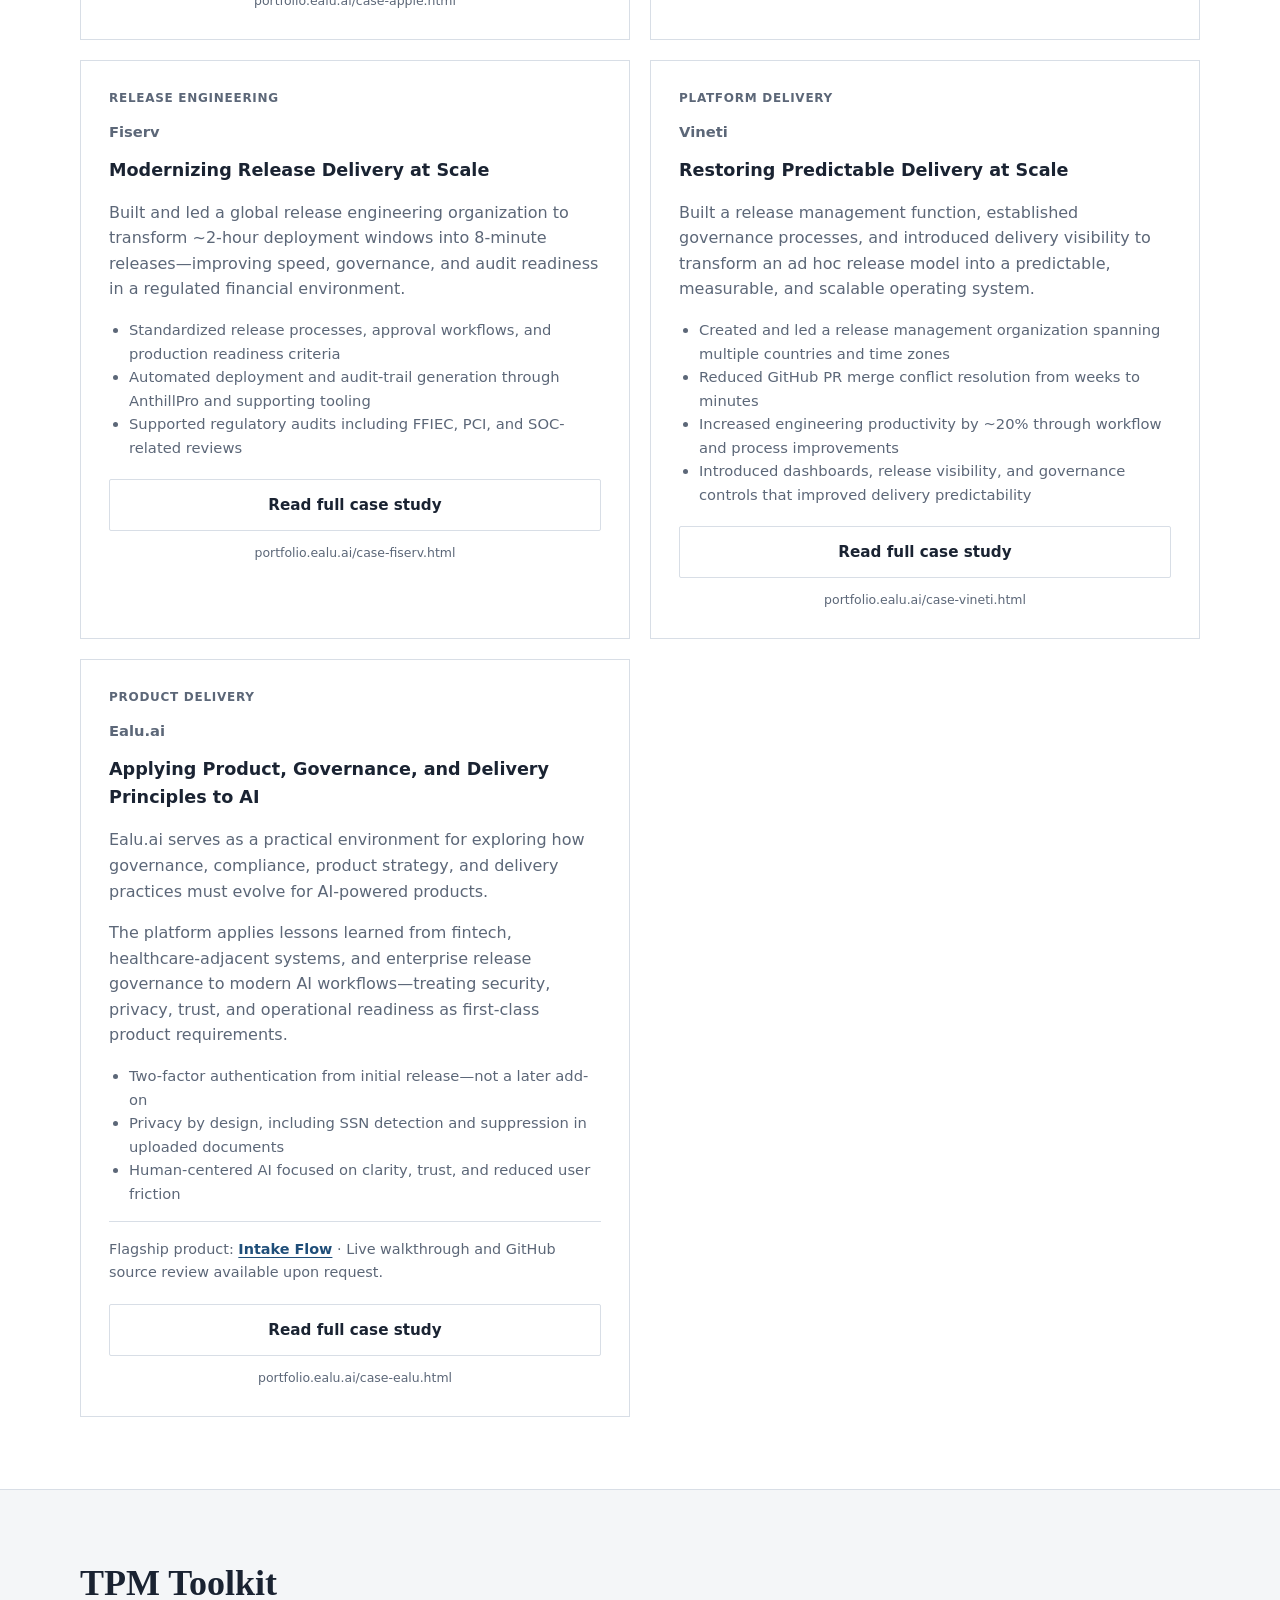
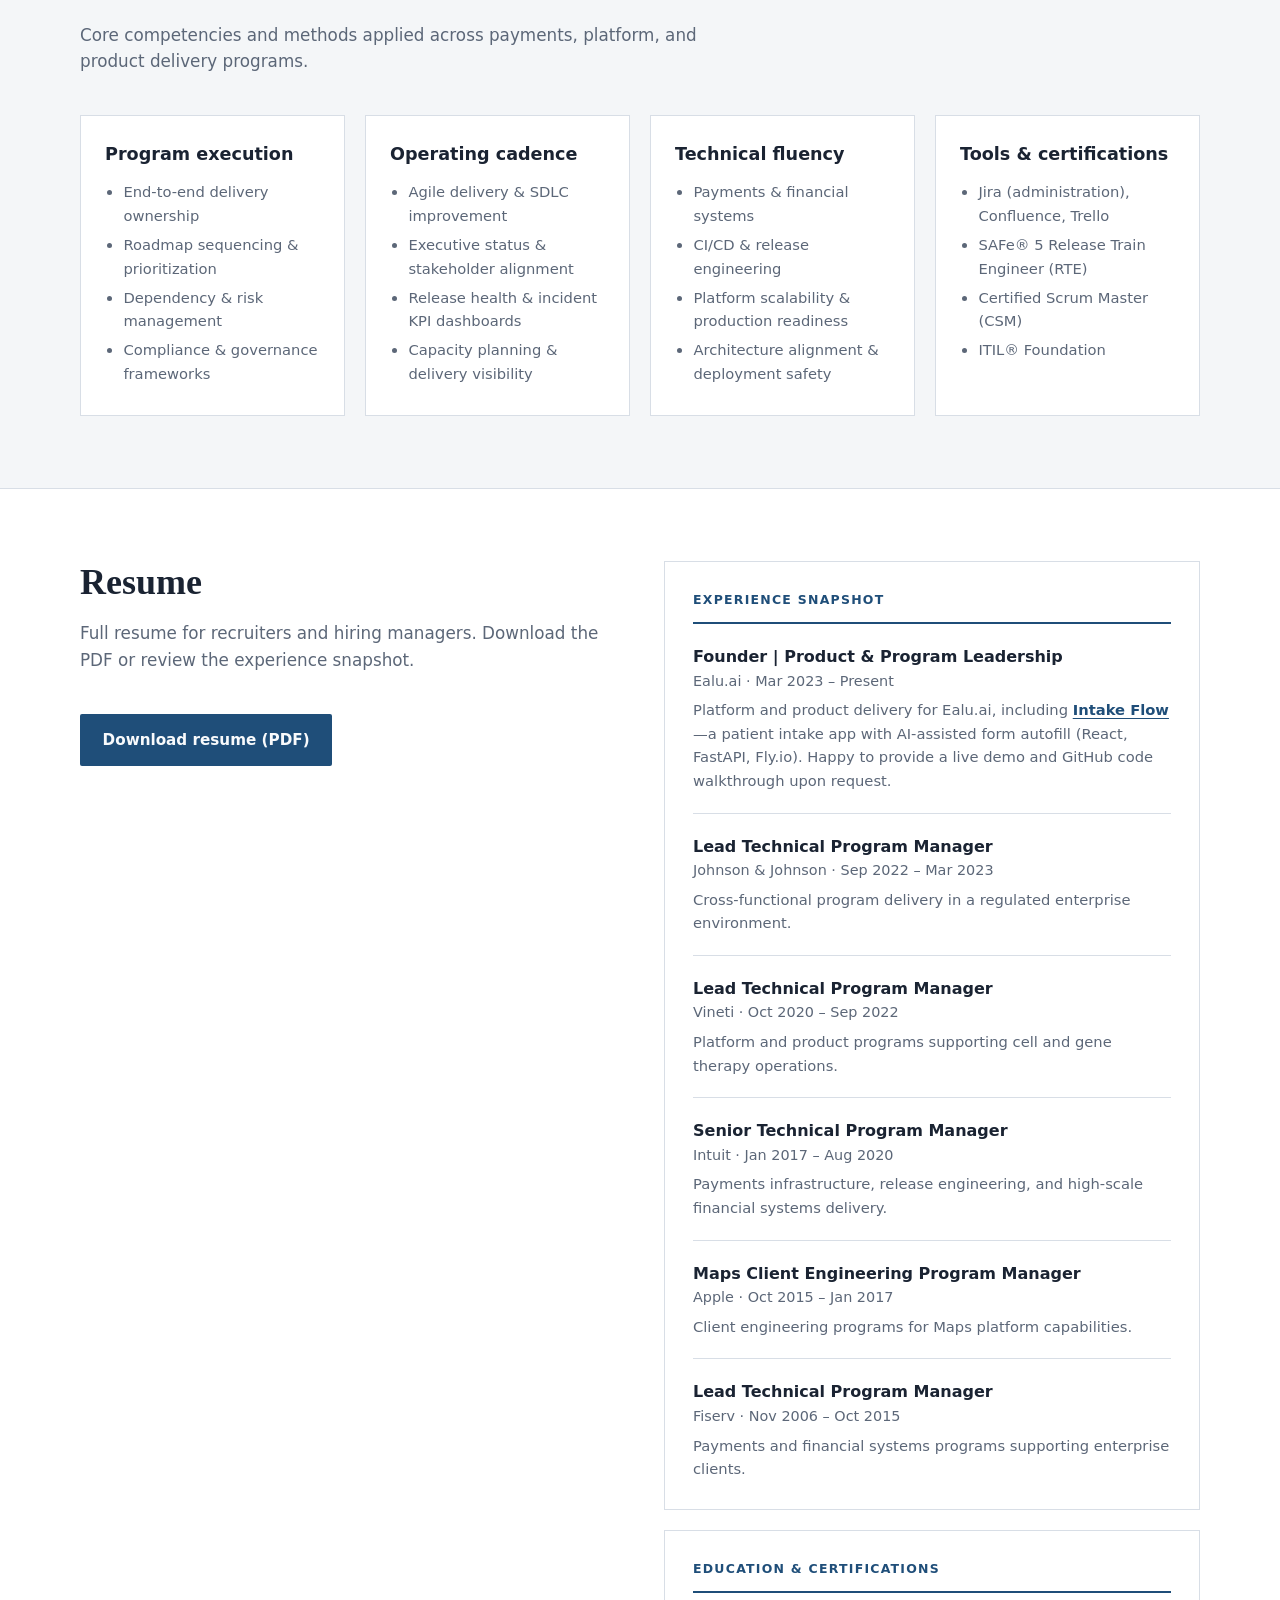
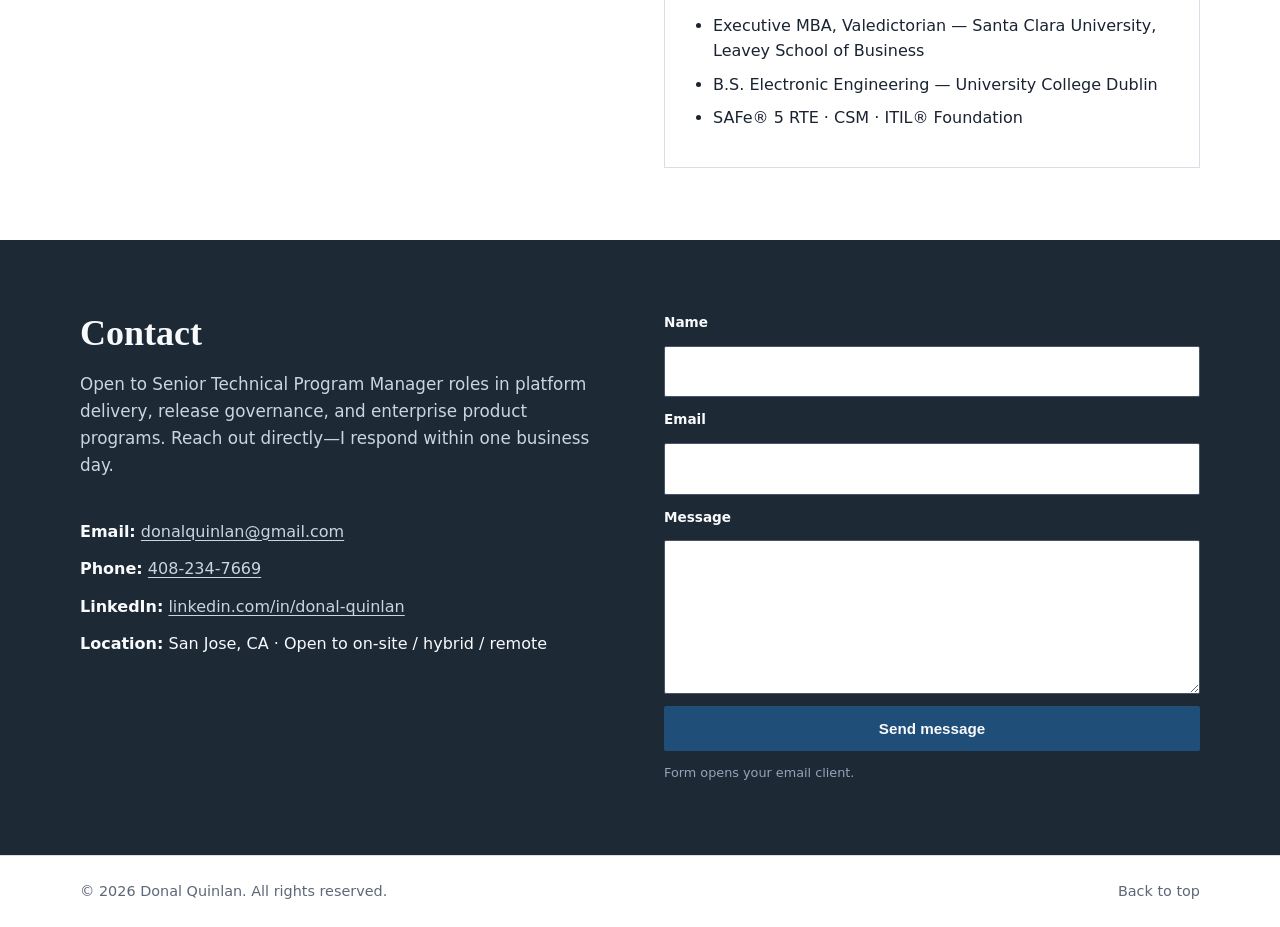
==== commit c62988f5: "Add WWDC 2016 launch context to Apple Maps case study. Link Eddy Cue's keynote segment and summarize" ====
--- a/index.html
+++ b/index.html
@@ -175,8 +175,8 @@
             </p>
             <ul>
               <li>Represented 500+ Maps employees in Apple-wide Program Office coordination</li>
+              <li>Coordinated iOS 10 Maps delivery for WWDC 2016—including proactive navigation, Quick Controls, and Map extensions</li>
               <li>Improved executive visibility into dependencies, risks, and delivery readiness</li>
-              <li>Aligned engineering, quality, and leadership around shared outcomes</li>
             </ul>
             <a class="btn btn-secondary case-read-more" href="case-apple.html">Read full case study</a>
             <p class="case-permalink"><a href="case-apple.html">portfolio.ealu.ai/case-apple.html</a></p>
